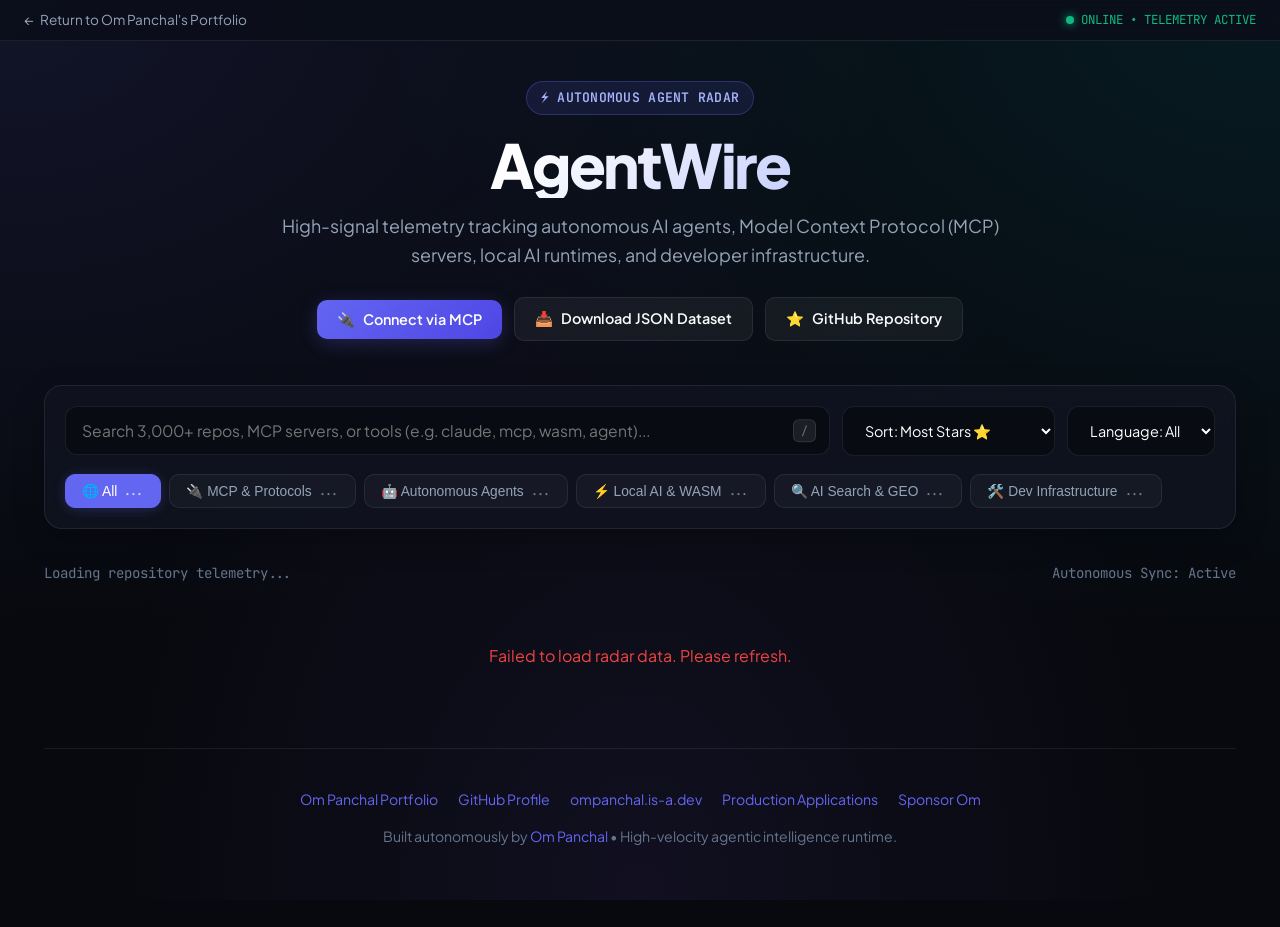
==== agentwire/index.html @ 563e4636 "feat(agentwire): deploy live AgentWire radar dashboard" ====
<!DOCTYPE html>
<html lang="en">
<head>
  <meta charset="utf-8">
  <meta name="viewport" content="width=device-width, initial-scale=1">
  <title>AgentWire | Autonomous Agentic AI & MCP Telemetry Radar</title>
  <meta name="description" content="High-signal intelligence radar tracking autonomous AI agents, Model Context Protocol (MCP) servers, local AI runtimes, and developer systems.">
  <link rel="preconnect" href="https://fonts.googleapis.com">
  <link rel="preconnect" href="https://fonts.gstatic.com" crossorigin>
  <link href="https://fonts.googleapis.com/css2?family=JetBrains+Mono:wght@400;500;600;700&family=Plus+Jakarta+Sans:wght@400;500;600;700;800&display=swap" rel="stylesheet">
  <style>
    :root {
      --bg: #07090e;
      --card-bg: rgba(18, 22, 34, 0.75);
      --card-border: rgba(255, 255, 255, 0.08);
      --card-hover-border: rgba(99, 102, 241, 0.45);
      --accent: #6366f1;
      --accent-glow: rgba(99, 102, 241, 0.25);
      --accent-cyan: #06b6d4;
      --text: #f8fafc;
      --text-muted: #94a3b8;
      --text-dim: #64748b;
      --gold: #f59e0b;
    }

    * { box-sizing: border-box; margin: 0; padding: 0; }

    body {
      background-color: var(--bg);
      background-image: 
        radial-gradient(at 0% 0%, rgba(99, 102, 241, 0.12) 0px, transparent 50%),
        radial-gradient(at 100% 0%, rgba(6, 182, 212, 0.10) 0px, transparent 50%),
        radial-gradient(at 50% 100%, rgba(139, 92, 246, 0.08) 0px, transparent 60%);
      background-attachment: fixed;
      color: var(--text);
      font-family: 'Plus Jakarta Sans', -apple-system, BlinkMacSystemFont, sans-serif;
      min-height: 100vh;
      line-height: 1.5;
    }

    /* Top Portfolio Return Bar */
    .portfolio-nav {
      background: rgba(11, 15, 25, 0.85);
      backdrop-filter: blur(12px);
      border-bottom: 1px solid var(--card-border);
      padding: 10px 24px;
      font-size: 0.85rem;
      display: flex;
      justify-content: space-between;
      align-items: center;
      position: sticky;
      top: 0;
      z-index: 50;
    }
    .portfolio-nav a {
      color: var(--text-muted);
      text-decoration: none;
      display: inline-flex;
      align-items: center;
      gap: 6px;
      transition: color 0.2s;
    }
    .portfolio-nav a:hover { color: #fff; }
    .status-pulse {
      display: inline-flex;
      align-items: center;
      gap: 7px;
      font-size: 0.78rem;
      color: #10b981;
      font-family: 'JetBrains Mono', monospace;
    }
    .status-pulse::before {
      content: '';
      width: 8px;
      height: 8px;
      background: #10b981;
      border-radius: 50%;
      box-shadow: 0 0 10px #10b981;
      animation: pulse 2s infinite;
    }
    @keyframes pulse {
      0%, 100% { opacity: 1; transform: scale(1); }
      50% { opacity: 0.4; transform: scale(0.85); }
    }

    .container {
      max-width: 1240px;
      margin: 0 auto;
      padding: 40px 24px 80px;
    }

    /* Hero Section */
    .hero {
      text-align: center;
      margin-bottom: 44px;
    }
    .badge-pill {
      display: inline-flex;
      align-items: center;
      gap: 6px;
      background: rgba(99, 102, 241, 0.12);
      border: 1px solid rgba(99, 102, 241, 0.3);
      padding: 6px 14px;
      border-radius: 999px;
      font-size: 0.82rem;
      font-weight: 600;
      color: #a5b4fc;
      margin-bottom: 16px;
      font-family: 'JetBrains Mono', monospace;
      letter-spacing: 0.02em;
    }
    .hero h1 {
      font-size: clamp(2.4rem, 6vw, 3.8rem);
      font-weight: 800;
      letter-spacing: -0.04em;
      line-height: 1.1;
      margin-bottom: 14px;
      background: linear-gradient(135deg, #ffffff 40%, #a5b4fc 80%, #06b6d4 100%);
      -webkit-background-clip: text;
      -webkit-text-fill-color: transparent;
    }
    .hero p {
      color: var(--text-muted);
      font-size: 1.12rem;
      max-width: 720px;
      margin: 0 auto 28px;
      line-height: 1.6;
    }
    .hero-actions {
      display: flex;
      justify-content: center;
      align-items: center;
      gap: 12px;
      flex-wrap: wrap;
    }
    .btn {
      display: inline-flex;
      align-items: center;
      gap: 8px;
      padding: 10px 20px;
      border-radius: 10px;
      font-size: 0.9rem;
      font-weight: 600;
      cursor: pointer;
      text-decoration: none;
      transition: all 0.2s;
      border: none;
      font-family: inherit;
    }
    .btn-primary {
      background: linear-gradient(135deg, #6366f1, #4f46e5);
      color: #fff;
      box-shadow: 0 4px 18px var(--accent-glow);
    }
    .btn-primary:hover {
      background: linear-gradient(135deg, #4f46e5, #4338ca);
      transform: translateY(-1px);
    }
    .btn-secondary {
      background: rgba(255, 255, 255, 0.05);
      border: 1px solid var(--card-border);
      color: var(--text);
    }
    .btn-secondary:hover {
      background: rgba(255, 255, 255, 0.1);
      border-color: rgba(255, 255, 255, 0.2);
    }

    /* Filter & Search Bar */
    .controls {
      background: rgba(17, 21, 33, 0.8);
      border: 1px solid var(--card-border);
      border-radius: 18px;
      padding: 20px;
      margin-bottom: 34px;
      backdrop-filter: blur(16px);
      box-shadow: 0 10px 30px rgba(0, 0, 0, 0.25);
    }
    .search-row {
      display: flex;
      gap: 12px;
      margin-bottom: 18px;
      flex-wrap: wrap;
    }
    .search-wrapper {
      position: relative;
      flex: 1;
      min-width: 260px;
    }
    .search-wrapper input {
      width: 100%;
      background: rgba(9, 11, 18, 0.8);
      border: 1px solid var(--card-border);
      border-radius: 12px;
      padding: 14px 44px 14px 16px;
      color: #fff;
      font-size: 0.98rem;
      outline: none;
      transition: border 0.2s, box-shadow 0.2s;
      font-family: inherit;
    }
    .search-wrapper input:focus {
      border-color: var(--accent);
      box-shadow: 0 0 0 3px var(--accent-glow);
    }
    .search-kbd {
      position: absolute;
      right: 14px;
      top: 50%;
      transform: translateY(-50%);
      background: rgba(255, 255, 255, 0.08);
      border: 1px solid rgba(255, 255, 255, 0.1);
      border-radius: 6px;
      padding: 2px 7px;
      font-size: 0.72rem;
      font-family: 'JetBrains Mono', monospace;
      color: var(--text-dim);
    }
    .select-wrapper select {
      background: rgba(9, 11, 18, 0.8);
      border: 1px solid var(--card-border);
      border-radius: 12px;
      padding: 14px 18px;
      color: #fff;
      font-size: 0.9rem;
      outline: none;
      cursor: pointer;
      font-family: inherit;
      transition: border 0.2s;
    }
    .select-wrapper select:focus {
      border-color: var(--accent);
    }

    /* Category Filter Pills */
    .category-pills {
      display: flex;
      gap: 8px;
      flex-wrap: wrap;
      align-items: center;
    }
    .pill {
      background: rgba(255, 255, 255, 0.03);
      border: 1px solid var(--card-border);
      color: var(--text-muted);
      padding: 8px 16px;
      border-radius: 10px;
      font-size: 0.86rem;
      font-weight: 500;
      cursor: pointer;
      transition: all 0.2s;
      display: inline-flex;
      align-items: center;
      gap: 6px;
    }
    .pill:hover {
      background: rgba(255, 255, 255, 0.07);
      color: #fff;
      border-color: rgba(255, 255, 255, 0.15);
    }
    .pill.active {
      background: var(--accent);
      color: #fff;
      border-color: var(--accent);
      box-shadow: 0 2px 12px var(--accent-glow);
    }
    .pill-count {
      font-size: 0.74rem;
      opacity: 0.75;
      font-family: 'JetBrains Mono', monospace;
    }

    /* Results Header */
    .results-meta {
      display: flex;
      justify-content: space-between;
      align-items: center;
      margin-bottom: 20px;
      font-size: 0.88rem;
      color: var(--text-dim);
      font-family: 'JetBrains Mono', monospace;
    }

    /* Repository Cards Grid */
    .grid {
      display: grid;
      grid-template-columns: repeat(auto-fill, minmax(350px, 1fr));
      gap: 20px;
      margin-bottom: 40px;
    }
    .card {
      background: var(--card-bg);
      border: 1px solid var(--card-border);
      border-radius: 16px;
      padding: 22px;
      display: flex;
      flex-direction: column;
      justify-content: space-between;
      transition: transform 0.2s, border-color 0.2s, box-shadow 0.2s;
      backdrop-filter: blur(12px);
      position: relative;
    }
    .card:hover {
      transform: translateY(-3px);
      border-color: var(--card-hover-border);
      box-shadow: 0 12px 30px rgba(0, 0, 0, 0.35);
    }
    .card-top {
      margin-bottom: 14px;
    }
    .card-header-row {
      display: flex;
      justify-content: space-between;
      align-items: flex-start;
      gap: 12px;
      margin-bottom: 10px;
    }
    .card-title {
      font-size: 1.08rem;
      font-weight: 700;
      color: #fff;
      word-break: break-all;
      text-decoration: none;
      display: inline-flex;
      align-items: center;
      gap: 6px;
      line-height: 1.3;
    }
    .card-title:hover {
      color: #818cf8;
    }
    .cat-tag {
      font-size: 0.7rem;
      font-weight: 600;
      padding: 3px 8px;
      border-radius: 6px;
      font-family: 'JetBrains Mono', monospace;
      white-space: nowrap;
      text-transform: uppercase;
      letter-spacing: 0.04em;
    }
    .cat-mcp { background: rgba(245, 158, 11, 0.15); color: #fbbf24; border: 1px solid rgba(245, 158, 11, 0.3); }
    .cat-agent { background: rgba(139, 92, 246, 0.15); color: #c084fc; border: 1px solid rgba(139, 92, 246, 0.3); }
    .cat-local { background: rgba(16, 185, 129, 0.15); color: #34d399; border: 1px solid rgba(16, 185, 129, 0.3); }
    .cat-geo { background: rgba(6, 182, 212, 0.15); color: #22d3ee; border: 1px solid rgba(6, 182, 212, 0.3); }
    .cat-dev { background: rgba(148, 163, 184, 0.15); color: #cbd5e1; border: 1px solid rgba(148, 163, 184, 0.3); }

    .card-desc {
      color: var(--text-muted);
      font-size: 0.88rem;
      line-height: 1.55;
      display: -webkit-box;
      -webkit-line-clamp: 3;
      -webkit-box-orient: vertical;
      overflow: hidden;
    }
    .card-bottom {
      border-top: 1px solid rgba(255, 255, 255, 0.06);
      padding-top: 14px;
      margin-top: 14px;
      display: flex;
      justify-content: space-between;
      align-items: center;
      font-size: 0.82rem;
      font-family: 'JetBrains Mono', monospace;
    }
    .card-stats {
      display: flex;
      align-items: center;
      gap: 14px;
    }
    .stat-stars {
      color: var(--gold);
      font-weight: 700;
      display: inline-flex;
      align-items: center;
      gap: 4px;
    }
    .stat-lang {
      color: var(--text-dim);
      display: inline-flex;
      align-items: center;
      gap: 5px;
    }
    .lang-dot {
      width: 7px;
      height: 7px;
      border-radius: 50%;
      background: var(--text-dim);
    }
    .card-actions {
      display: flex;
      gap: 6px;
    }
    .btn-icon {
      background: rgba(255, 255, 255, 0.05);
      border: 1px solid var(--card-border);
      border-radius: 8px;
      padding: 6px 10px;
      color: var(--text-muted);
      font-size: 0.78rem;
      cursor: pointer;
      transition: all 0.2s;
      text-decoration: none;
      display: inline-flex;
      align-items: center;
      gap: 4px;
    }
    .btn-icon:hover {
      background: rgba(255, 255, 255, 0.12);
      color: #fff;
    }

    /* Load More Button */
    .load-more-wrapper {
      text-align: center;
      margin: 30px 0 60px;
    }
    .btn-load-more {
      background: rgba(255, 255, 255, 0.05);
      border: 1px solid var(--card-border);
      color: #fff;
      padding: 12px 32px;
      border-radius: 12px;
      font-size: 0.95rem;
      font-weight: 600;
      cursor: pointer;
      transition: all 0.2s;
    }
    .btn-load-more:hover {
      background: var(--accent);
      border-color: var(--accent);
      box-shadow: 0 4px 20px var(--accent-glow);
    }

    /* Modal for MCP Setup */
    .modal-overlay {
      display: none;
      position: fixed;
      inset: 0;
      background: rgba(0, 0, 0, 0.75);
      backdrop-filter: blur(8px);
      z-index: 100;
      align-items: center;
      justify-content: center;
      padding: 20px;
    }
    .modal-overlay.open { display: flex; }
    .modal {
      background: #0f121d;
      border: 1px solid var(--card-border);
      border-radius: 20px;
      max-width: 620px;
      width: 100%;
      padding: 30px;
      position: relative;
      box-shadow: 0 25px 60px rgba(0, 0, 0, 0.6);
    }
    .modal-close {
      position: absolute;
      top: 20px;
      right: 20px;
      background: none;
      border: none;
      color: var(--text-dim);
      font-size: 1.4rem;
      cursor: pointer;
    }
    .modal-close:hover { color: #fff; }
    .modal h2 {
      font-size: 1.5rem;
      margin-bottom: 10px;
      color: #fff;
    }
    .modal p {
      color: var(--text-muted);
      font-size: 0.92rem;
      margin-bottom: 20px;
      line-height: 1.5;
    }
    .code-block {
      background: #06070a;
      border: 1px solid rgba(255, 255, 255, 0.08);
      border-radius: 12px;
      padding: 16px;
      font-family: 'JetBrains Mono', monospace;
      font-size: 0.84rem;
      color: #e2e8f0;
      overflow-x: auto;
      margin-bottom: 18px;
      position: relative;
    }

    /* Footer */
    footer {
      border-top: 1px solid var(--card-border);
      padding-top: 40px;
      text-align: center;
      color: var(--text-dim);
      font-size: 0.88rem;
    }
    footer a { color: var(--accent); text-decoration: none; }
    footer a:hover { text-decoration: underline; }
    .footer-links {
      display: flex;
      justify-content: center;
      gap: 20px;
      margin-bottom: 16px;
      flex-wrap: wrap;
    }

    @media (max-width: 768px) {
      .container { padding: 24px 16px; }
      .grid { grid-template-columns: 1fr; }
      .search-row { flex-direction: column; }
    }
  </style>
</head>
<body>

  <!-- Top Global Bar -->
  <div class="portfolio-nav">
    <a href="../#projects">
      <span>←</span> Return to Om Panchal's Portfolio
    </a>
    <div class="status-pulse" id="liveIndicator">
      ONLINE • TELEMETRY ACTIVE
    </div>
  </div>

  <div class="container">
    
    <!-- Hero -->
    <header class="hero">
      <div class="badge-pill">⚡ AUTONOMOUS AGENT RADAR</div>
      <h1>AgentWire</h1>
      <p>High-signal telemetry tracking autonomous AI agents, Model Context Protocol (MCP) servers, local AI runtimes, and developer infrastructure.</p>
      
      <div class="hero-actions">
        <button class="btn btn-primary" onclick="openMcpModal()">
          <span>🔌</span> Connect via MCP
        </button>
        <a class="btn btn-secondary" href="radar.json" download="radar.json">
          <span>📥</span> Download JSON Dataset
        </a>
        <a class="btn btn-secondary" href="https://github.com/Omi811/agentwire" target="_blank" rel="noopener noreferrer">
          <span>⭐</span> GitHub Repository
        </a>
      </div>
    </header>

    <!-- Controls -->
    <section class="controls">
      <div class="search-row">
        <div class="search-wrapper">
          <input type="text" id="searchInput" placeholder="Search 3,000+ repos, MCP servers, or tools (e.g. claude, mcp, wasm, agent)..." autocomplete="off">
          <span class="search-kbd">/</span>
        </div>
        <div class="select-wrapper">
          <select id="sortSelect">
            <option value="stars">Sort: Most Stars ⭐</option>
            <option value="alpha">Sort: Alphabetical (A-Z)</option>
          </select>
        </div>
        <div class="select-wrapper">
          <select id="langSelect">
            <option value="all">Language: All</option>
            <option value="TypeScript">TypeScript</option>
            <option value="Python">Python</option>
            <option value="Rust">Rust</option>
            <option value="Go">Go</option>
            <option value="JavaScript">JavaScript</option>
            <option value="C++">C++</option>
          </select>
        </div>
      </div>

      <!-- Filter Pills -->
      <div class="category-pills" id="categoryContainer">
        <button class="pill active" data-cat="all">
          <span>🌐 All</span>
          <span class="pill-count" id="count-all">...</span>
        </button>
        <button class="pill" data-cat="MCP & Protocols">
          <span>🔌 MCP & Protocols</span>
          <span class="pill-count" id="count-mcp">...</span>
        </button>
        <button class="pill" data-cat="Autonomous Agents">
          <span>🤖 Autonomous Agents</span>
          <span class="pill-count" id="count-agent">...</span>
        </button>
        <button class="pill" data-cat="Local AI & WebAssembly">
          <span>⚡ Local AI & WASM</span>
          <span class="pill-count" id="count-local">...</span>
        </button>
        <button class="pill" data-cat="AI Search & GEO">
          <span>🔍 AI Search & GEO</span>
          <span class="pill-count" id="count-geo">...</span>
        </button>
        <button class="pill" data-cat="Developer Infrastructure">
          <span>🛠️ Dev Infrastructure</span>
          <span class="pill-count" id="count-dev">...</span>
        </button>
      </div>
    </section>

    <!-- Results Meta -->
    <div class="results-meta">
      <span id="resultsCount">Loading repository telemetry...</span>
      <span id="syncDate">Autonomous Sync: Active</span>
    </div>

    <!-- Repository Cards Grid -->
    <main class="grid" id="repoGrid">
      <div style="grid-column: 1/-1; text-align: center; color: var(--text-dim); padding: 60px 0;">
        Ingesting radar telemetry dataset...
      </div>
    </main>

    <!-- Load More -->
    <div class="load-more-wrapper" id="loadMoreWrapper" style="display: none;">
      <button class="btn-load-more" onclick="loadMore()">Load More Repositories ↓</button>
    </div>

    <!-- Portfolio Footer -->
    <footer>
      <div class="footer-links">
        <a href="../">Om Panchal Portfolio</a>
        <a href="https://github.com/Omi811">GitHub Profile</a>
        <a href="https://ompanchal.is-a.dev">ompanchal.is-a.dev</a>
        <a href="../#projects">Production Applications</a>
        <a href="https://buymeacoffee.com/ompanchal" target="_blank">Sponsor Om</a>
      </div>
      <p>Built autonomously by <a href="../">Om Panchal</a> • High-velocity agentic intelligence runtime.</p>
    </footer>

  </div>

  <!-- MCP Modal -->
  <div class="modal-overlay" id="mcpModal" onclick="closeMcpModal(event)">
    <div class="modal" onclick="event.stopPropagation()">
      <button class="modal-close" onclick="closeMcpModal()">&times;</button>
      <h2>🔌 Connect AgentWire via MCP</h2>
      <p>Hook AgentWire directly into <strong>Antigravity</strong>, <strong>Claude Code</strong>, or <strong>Cursor</strong> to allow your AI agents to query the latest open-source libraries autonomously.</p>
      
      <div class="code-block" id="mcpConfigSnippet">
{
  "mcpServers": {
    "agentwire": {
      "command": "python",
      "args": ["-m", "mcp-server.mcp_server"]
    }
  }
}</div>

      <button class="btn btn-primary" onclick="copyMcpSnippet(this)">
        <span>📋</span> Copy MCP Configuration
      </button>
    </div>
  </div>

  <script>
    let allRepos = [];
    let displayedCount = 48;
    const PAGE_SIZE = 48;
    let currentCategory = 'all';
    let currentQuery = '';
    let currentSort = 'stars';
    let currentLang = 'all';

    const CATEGORY_MAP = {
      'MCP & Protocols': 'cat-mcp',
      'Autonomous Agents': 'cat-agent',
      'Local AI & WebAssembly': 'cat-local',
      'AI Search & GEO': 'cat-geo',
      'Developer Infrastructure': 'cat-dev'
    };

    const LANG_COLORS = {
      'TypeScript': '#3178c6',
      'JavaScript': '#f7df1e',
      'Python': '#3572A5',
      'Rust': '#dea584',
      'Go': '#00ADD8',
      'C++': '#f34b7d',
      'HTML': '#e34c26'
    };

    async function loadDataset() {
      let data = null;
      try {
        const res = await fetch('radar.json');
        if (res.ok) data = await res.json();
      } catch (e) {
        console.warn('Local radar.json failed, trying upstream...');
      }

      if (!data) {
        try {
          const res = await fetch('https://raw.githubusercontent.com/boffti/starwire/main/data/repos.json');
          if (res.ok) {
            const raw = await res.json();
            data = raw.map(r => {
              let cat = 'Developer Infrastructure';
              const text = (r.repo + ' ' + (r.about||'') + ' ' + ((r.topics||[]).join(' '))).toLowerCase();
              if (/mcp|protocol|model-context|json-rpc/.test(text)) cat = 'MCP & Protocols';
              else if (/agent|multi-agent|claude|cursor|antigravity|codex/.test(text)) cat = 'Autonomous Agents';
              else if (/wasm|webllm|webgpu|local-ai|ollama|onnx/.test(text)) cat = 'Local AI & WebAssembly';
              else if (/seo|geo|search|rag|vector|embedding/.test(text)) cat = 'AI Search & GEO';
              return {
                repo: r.repo,
                about: r.about || 'Open source developer repository.',
                stars: r.stars || 0,
                language: r.language || 'TypeScript',
                category: cat,
                url: 'https://github.com/' + r.repo
              };
            });
          }
        } catch (err) {
          console.error('All data sources failed:', err);
        }
      }

      if (!data || data.length === 0) {
        document.getElementById('repoGrid').innerHTML = '<div style="grid-column: 1/-1; text-align: center; color: #ef4444; padding: 40px;">Failed to load radar data. Please refresh.</div>';
        return;
      }

      allRepos = data;
      updateCounts();
      render();
    }

    function updateCounts() {
      const counts = {
        'all': allRepos.length,
        'MCP & Protocols': 0,
        'Autonomous Agents': 0,
        'Local AI & WebAssembly': 0,
        'AI Search & GEO': 0,
        'Developer Infrastructure': 0
      };

      allRepos.forEach(r => {
        if (counts[r.category] !== undefined) counts[r.category]++;
        else counts['Developer Infrastructure']++;
      });

      document.getElementById('count-all').textContent = counts['all'].toLocaleString();
      document.getElementById('count-mcp').textContent = counts['MCP & Protocols'].toLocaleString();
      document.getElementById('count-agent').textContent = counts['Autonomous Agents'].toLocaleString();
      document.getElementById('count-local').textContent = counts['Local AI & WebAssembly'].toLocaleString();
      document.getElementById('count-geo').textContent = counts['AI Search & GEO'].toLocaleString();
      document.getElementById('count-dev').textContent = counts['Developer Infrastructure'].toLocaleString();
    }

    function filterAndSort() {
      return allRepos.filter(r => {
        const catMatch = currentCategory === 'all' || r.category === currentCategory;
        const langMatch = currentLang === 'all' || (r.language && r.language.toLowerCase() === currentLang.toLowerCase());
        const q = currentQuery.trim().toLowerCase();
        const qMatch = !q || r.repo.toLowerCase().includes(q) || (r.about && r.about.toLowerCase().includes(q));
        return catMatch && langMatch && qMatch;
      }).sort((a, b) => {
        if (currentSort === 'stars') return (b.stars || 0) - (a.stars || 0);
        if (currentSort === 'alpha') return a.repo.localeCompare(b.repo);
        return 0;
      });
    }

    function render() {
      const filtered = filterAndSort();
      const meta = document.getElementById('resultsCount');
      meta.textContent = `Showing ${Math.min(displayedCount, filtered.length).toLocaleString()} of ${filtered.length.toLocaleString()} matching repositories`;

      const grid = document.getElementById('repoGrid');
      const loadMoreBtn = document.getElementById('loadMoreWrapper');

      if (filtered.length === 0) {
        grid.innerHTML = '<div style="grid-column: 1/-1; text-align: center; color: var(--text-dim); padding: 60px 0;">No repositories found matching criteria.</div>';
        loadMoreBtn.style.display = 'none';
        return;
      }

      const visible = filtered.slice(0, displayedCount);

      grid.innerHTML = visible.map(r => {
        const catClass = CATEGORY_MAP[r.category] || 'cat-dev';
        const langColor = LANG_COLORS[r.language] || '#94a3b8';
        const starsFormatted = (r.stars || 0).toLocaleString();
        const safeAbout = (r.about || 'No description provided.').replace(/</g, '&lt;').replace(/>/g, '&gt;');
        const cloneUrl = `https://github.com/${r.repo}.git`;

        return `
          <div class="card">
            <div class="card-top">
              <div class="card-header-row">
                <a href="${r.url}" target="_blank" rel="noopener noreferrer" class="card-title">
                  ${r.repo}
                </a>
                <span class="cat-tag ${catClass}">${r.category.split(' ')[0]}</span>
              </div>
              <p class="card-desc" title="${safeAbout}">${safeAbout}</p>
            </div>
            <div class="card-bottom">
              <div class="card-stats">
                <span class="stat-stars">⭐ ${starsFormatted}</span>
                <span class="stat-lang">
                  <span class="lang-dot" style="background: ${langColor};"></span>
                  ${r.language || 'Code'}
                </span>
              </div>
              <div class="card-actions">
                <button class="btn-icon" onclick="copyClone('${cloneUrl}', this)" title="Copy Git Clone URL">
                  📋 Clone
                </button>
                <a href="${r.url}" target="_blank" rel="noopener noreferrer" class="btn-icon" title="View on GitHub">
                  ↗ Open
                </a>
              </div>
            </div>
          </div>
        `;
      }).join('');

      loadMoreBtn.style.display = filtered.length > displayedCount ? 'block' : 'none';
    }

    function loadMore() {
      displayedCount += PAGE_SIZE;
      render();
    }

    function copyClone(url, btn) {
      navigator.clipboard.writeText(`git clone ${url}`).then(() => {
        const orig = btn.innerHTML;
        btn.innerHTML = '✓ Copied!';
        setTimeout(() => { btn.innerHTML = orig; }, 1800);
      });
    }

    function copyMcpSnippet(btn) {
      const text = document.getElementById('mcpConfigSnippet').innerText;
      navigator.clipboard.writeText(text).then(() => {
        const orig = btn.innerHTML;
        btn.innerHTML = '<span>✓</span> Copied to Clipboard!';
        setTimeout(() => { btn.innerHTML = orig; }, 2000);
      });
    }

    function openMcpModal() {
      document.getElementById('mcpModal').classList.add('open');
    }

    function closeMcpModal(e) {
      if (!e || e.target.id === 'mcpModal' || e.target.classList.contains('modal-close')) {
        document.getElementById('mcpModal').classList.remove('open');
      }
    }

    // Keyboard shortcut '/'
    document.addEventListener('keydown', (e) => {
      if (e.key === '/' && document.activeElement.tagName !== 'INPUT') {
        e.preventDefault();
        document.getElementById('searchInput').focus();
      }
      if (e.key === 'Escape') {
        closeMcpModal();
      }
    });

    // Event listeners
    document.getElementById('searchInput').addEventListener('input', (e) => {
      currentQuery = e.target.value;
      displayedCount = PAGE_SIZE;
      render();
    });

    document.getElementById('sortSelect').addEventListener('change', (e) => {
      currentSort = e.target.value;
      render();
    });

    document.getElementById('langSelect').addEventListener('change', (e) => {
      currentLang = e.target.value;
      displayedCount = PAGE_SIZE;
      render();
    });

    document.querySelectorAll('.category-pills .pill').forEach(pill => {
      pill.addEventListener('click', () => {
        document.querySelectorAll('.category-pills .pill').forEach(p => p.classList.remove('active'));
        pill.classList.add('active');
        currentCategory = pill.getAttribute('data-cat');
        displayedCount = PAGE_SIZE;
        render();
      });
    });

    loadDataset();
  </script>
</body>
</html>
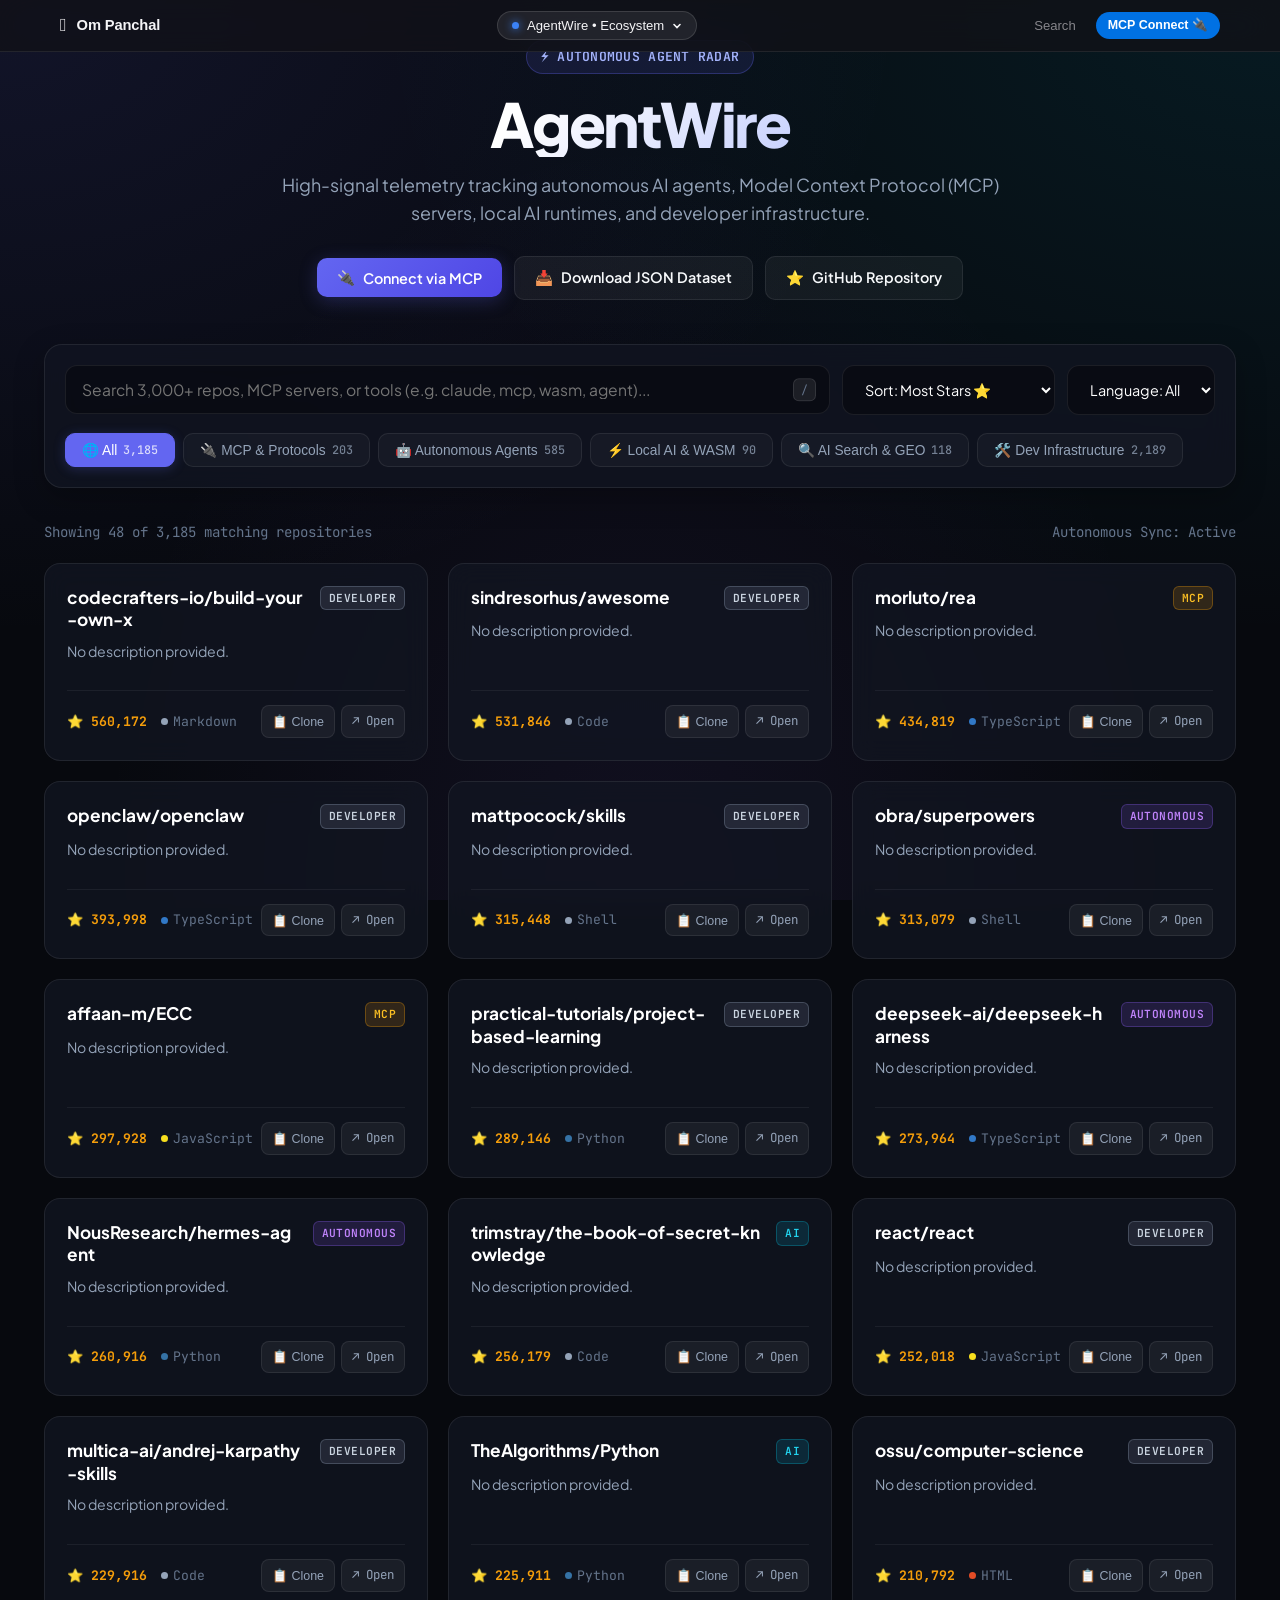
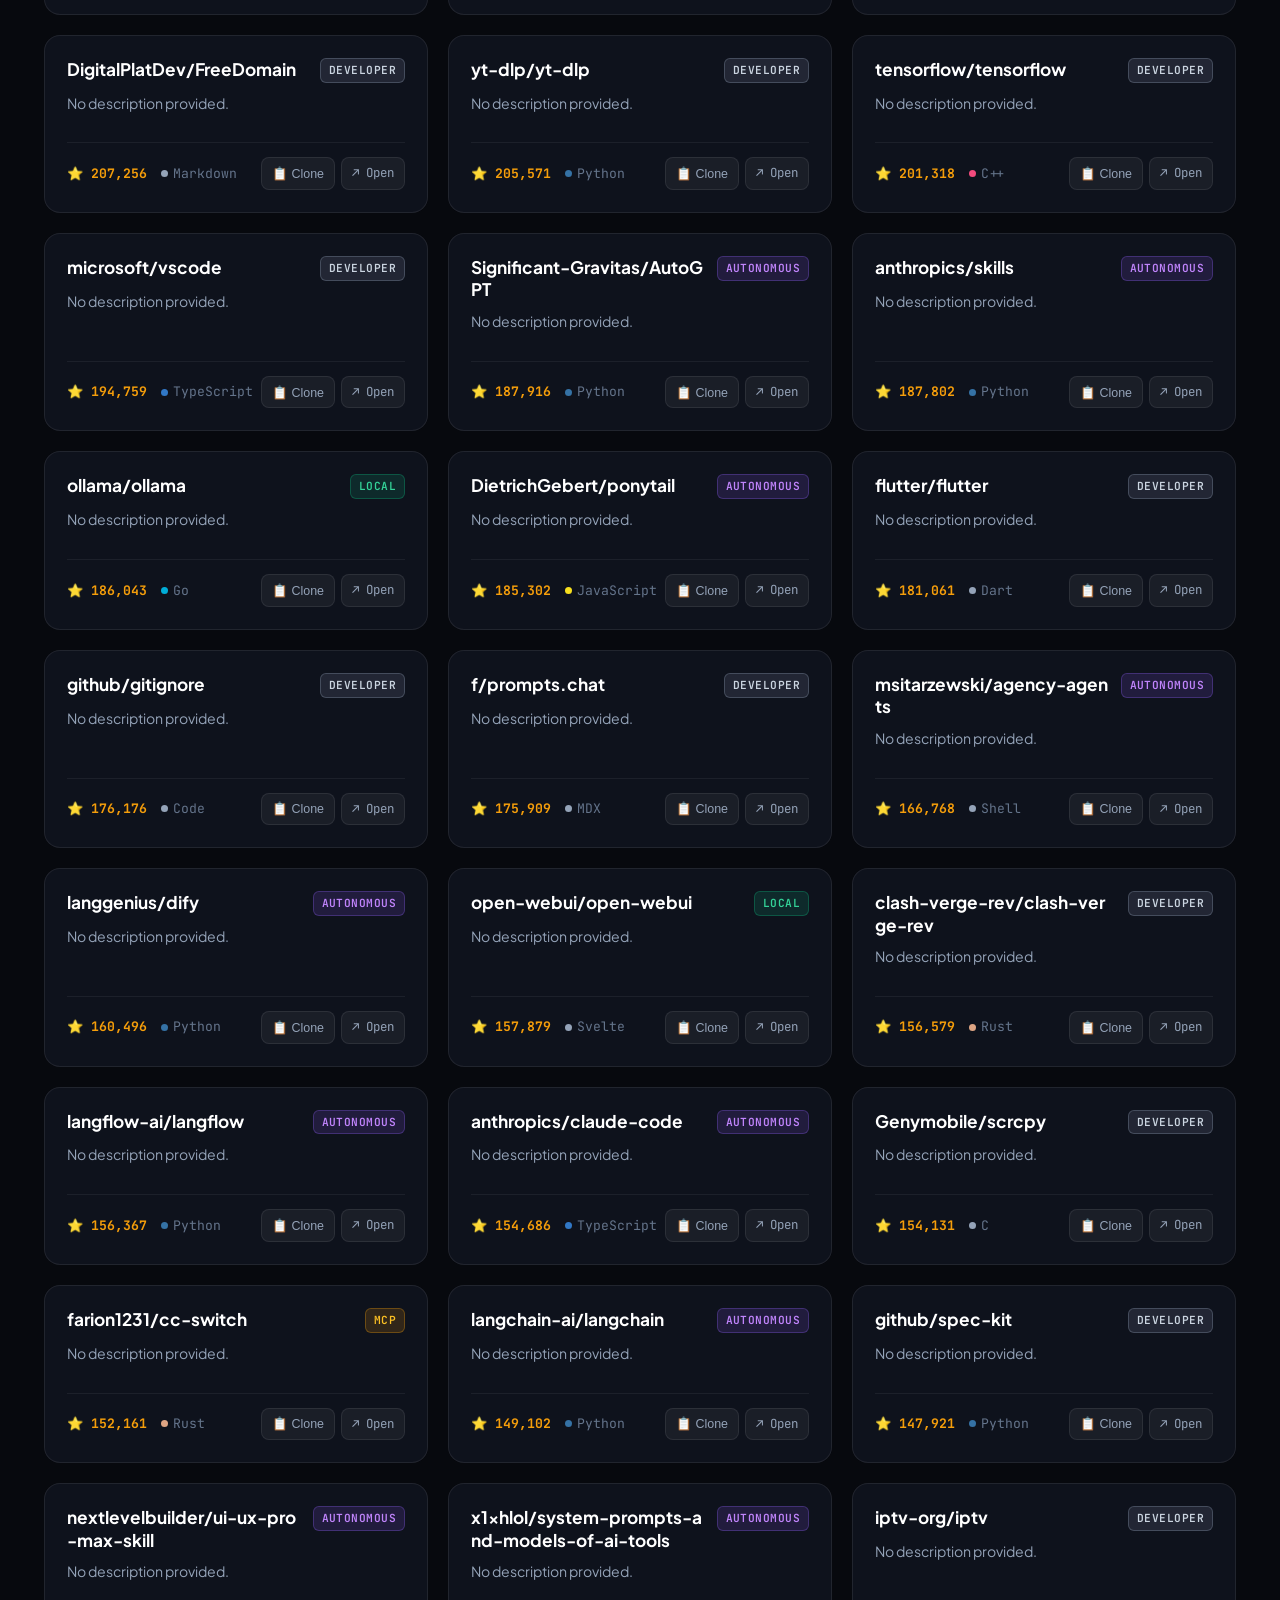
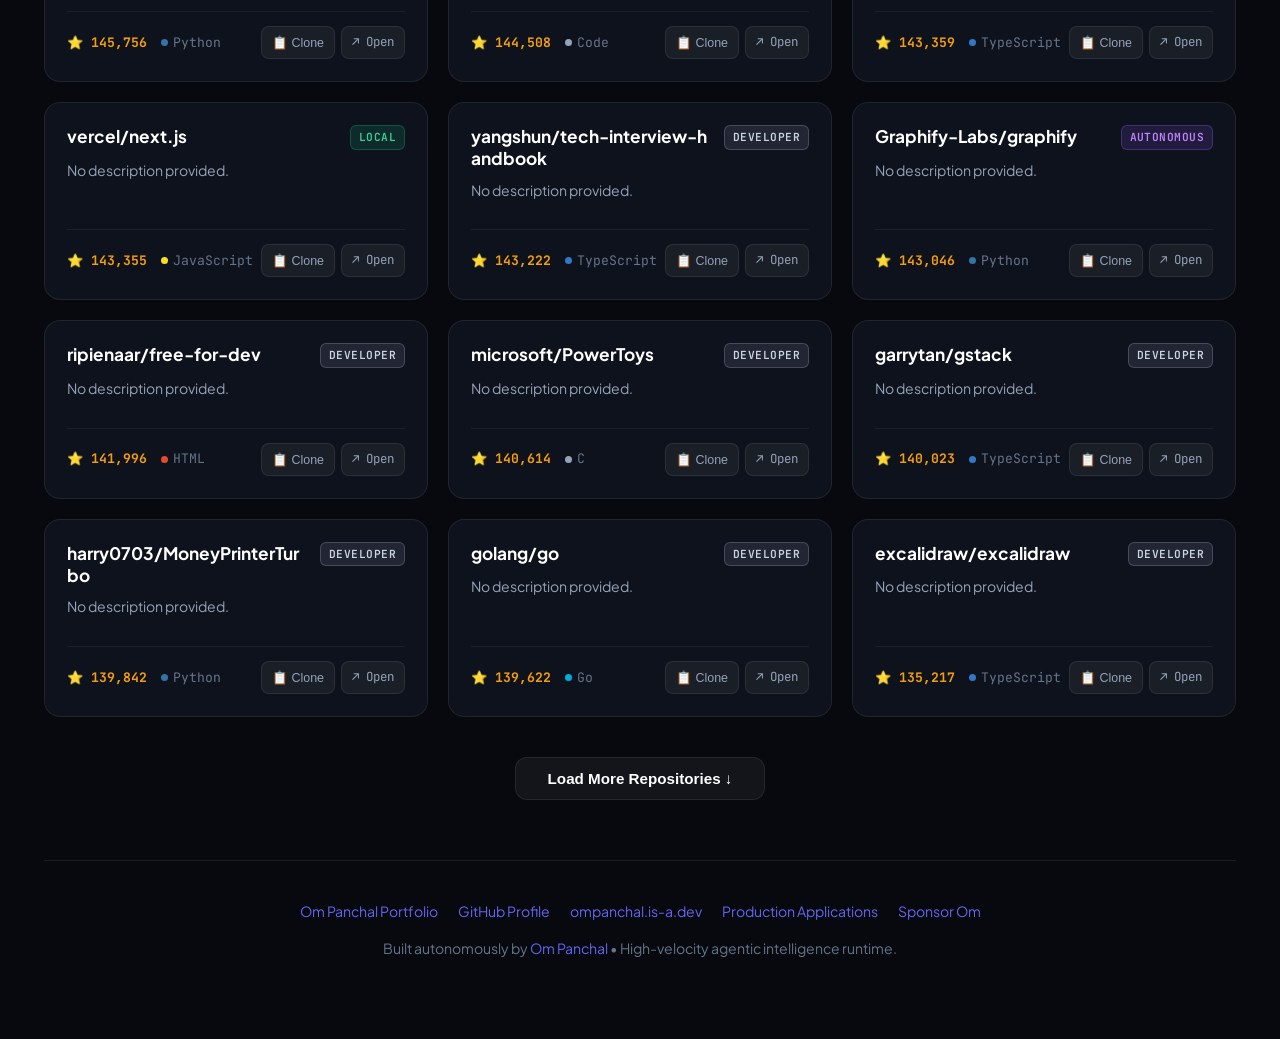
==== commit cde0869c: "feat(apple-ui): upgrade AgentWire with Apple frosted global nav & ecosystem island" ====
--- a/agentwire/index.html
+++ b/agentwire/index.html
@@ -515,17 +515,107 @@
       .search-row { flex-direction: column; }
     }
   </style>
+  <link rel="stylesheet" href="../apple-ecosystem.css">
+  <script src="../apple-ecosystem.js" defer></script>
 </head>
 <body>
 
   <!-- Top Global Bar -->
-  <div class="portfolio-nav">
-    <a href="../#projects">
-      <span>←</span> Return to Om Panchal's Portfolio
-    </a>
-    <div class="status-pulse" id="liveIndicator">
-      ONLINE • TELEMETRY ACTIVE
-    </div>
+    <!-- Apple Frosted Global Navigation -->
+  <nav class="apple-nav" aria-label="Global Ecosystem Navigation">
+    <div class="apple-nav-inner">
+      <a href="../" class="apple-brand" title="Return to Om Panchal Studio">
+        <span class="apple-brand-icon"></span>
+        <span>Om Panchal</span>
+      </a>
+
+      <!-- Ecosystem Switcher -->
+      <div class="apple-ecosystem-wrapper">
+        <button class="apple-ecosystem-btn" id="appleEcosystemTrigger" aria-expanded="false" aria-haspopup="true">
+          <span class="apple-dot-live" style="background: #3b82f6; box-shadow: 0 0 8px #3b82f6;"></span>
+          <span>AgentWire • Ecosystem</span>
+          <svg class="apple-chevron" viewBox="0 0 10 10" fill="none"><path d="M2 3.5L5 6.5L8 3.5" stroke="currentColor" stroke-width="1.6" stroke-linecap="round"/></svg>
+        </button>
+
+        <!-- Apple Flyout Grid -->
+        <div class="apple-flyout" id="appleEcosystemFlyout">
+          <div class="apple-flyout-header">
+            <span>INTERCONNECTED SYSTEM ARCHITECTURE</span>
+            <span class="apple-flyout-badge">● 6 REPOS LIVE</span>
+          </div>
+
+          <div class="apple-flyout-grid">
+            <a href="../" class="apple-flyout-item theme-hub" data-project="hub">
+              <div class="apple-flyout-icon-box"></div>
+              <div class="apple-flyout-text">
+                <span class="apple-flyout-name">Studio Hub</span>
+                <span class="apple-flyout-desc">Master Portfolio Architecture</span>
+              </div>
+            </a>
+
+            <a href="../omsetra/" class="apple-flyout-item theme-omsetra" data-project="omsetra">
+              <div class="apple-flyout-icon-box">💳</div>
+              <div class="apple-flyout-text">
+                <span class="apple-flyout-name">Omsetra</span>
+                <span class="apple-flyout-desc">Fintech Reconciliation</span>
+              </div>
+            </a>
+
+            <a href="../freellm-hub/" class="apple-flyout-item theme-freellm" data-project="freellm">
+              <div class="apple-flyout-icon-box">🧠</div>
+              <div class="apple-flyout-text">
+                <span class="apple-flyout-name">FreeLLM Hub</span>
+                <span class="apple-flyout-desc">Client-Side WebLLM & RAM</span>
+              </div>
+            </a>
+
+            <a href="../agentwire/" class="apple-flyout-item theme-agentwire is-current" data-project="agentwire">
+              <div class="apple-flyout-icon-box">⚡</div>
+              <div class="apple-flyout-text">
+                <span class="apple-flyout-name">AgentWire</span>
+                <span class="apple-flyout-desc">3,185+ AI & MCP Radar</span>
+              </div>
+            </a>
+
+            <a href="../universal-seo/" class="apple-flyout-item theme-seo" data-project="seo">
+              <div class="apple-flyout-icon-box">🔍</div>
+              <div class="apple-flyout-text">
+                <span class="apple-flyout-name">Universal SEO</span>
+                <span class="apple-flyout-desc">GEO & AI Search Engine</span>
+              </div>
+            </a>
+
+            <a href="../rea/" class="apple-flyout-item theme-rea" data-project="rea">
+              <div class="apple-flyout-icon-box">🏗️</div>
+              <div class="apple-flyout-text">
+                <span class="apple-flyout-name">REA Ecosystem</span>
+                <span class="apple-flyout-desc">AST Memory & ReUI Components</span>
+              </div>
+            </a>
+
+            <a href="../autonomous-studio/" class="apple-flyout-item theme-studio" data-project="studio">
+              <div class="apple-flyout-icon-box">⚙️</div>
+              <div class="apple-flyout-text">
+                <span class="apple-flyout-name">Autonomous Studio</span>
+                <span class="apple-flyout-desc">Self-Healing Closed-Loop</span>
+              </div>
+            </a>
+          </div>
+
+          <div class="apple-flyout-footer">
+            <span>Zero Server Bloat • Pure AST Memory</span>
+            <a href="https://github.com/Omi811" target="_blank" rel="noopener noreferrer">GitHub Profile ↗</a>
+          </div>
+        </div>
+      </div>
+
+      <div class="apple-nav-links">
+        <a href="#searchInput" class="apple-nav-link">Search</a>
+        <a href="javascript:void(0)" onclick="openMcpModal()" class="apple-nav-link is-pill">MCP Connect 🔌</a>
+      </div>
+    </div>
+  </nav>
+
   </div>
 
   <div class="container">
--- a/apple-ecosystem.css
+++ b/apple-ecosystem.css
@@ -0,0 +1,580 @@
+/* Apple Global Navigation & Interconnected Ecosystem Bar
+   Zero-bloat, vanilla CSS following Ponytail senior dev principles.
+   Inspired by Apple.com navigation, Bento Grids, and macOS Control Center. */
+
+:root {
+  --apple-font: -apple-system, BlinkMacSystemFont, "SF Pro Display", "SF Pro Text", "Segoe UI", Roboto, Helvetica, Arial, sans-serif;
+  --apple-mono: "SF Mono", "JetBrains Mono", Menlo, Monaco, Consolas, monospace;
+  --apple-ease: cubic-bezier(0.16, 1, 0.3, 1);
+  --apple-nav-bg: rgba(18, 18, 22, 0.82);
+  --apple-nav-border: rgba(255, 255, 255, 0.08);
+  --apple-flyout-bg: rgba(24, 25, 32, 0.94);
+}
+
+/* Floating Frosted Glass Bar */
+.apple-nav {
+  position: fixed;
+  top: 0;
+  left: 0;
+  right: 0;
+  height: 52px;
+  background: var(--apple-nav-bg);
+  backdrop-filter: saturate(180%) blur(20px);
+  -webkit-backdrop-filter: saturate(180%) blur(20px);
+  border-bottom: 1px solid var(--apple-nav-border);
+  z-index: 9999;
+  font-family: var(--apple-font);
+  transition: background 0.3s var(--apple-ease), border-color 0.3s var(--apple-ease);
+}
+
+.apple-nav-inner {
+  max-width: 1200px;
+  margin: 0 auto;
+  height: 100%;
+  padding: 0 20px;
+  display: flex;
+  align-items: center;
+  justify-content: space-between;
+}
+
+/* Brand */
+.apple-brand {
+  display: flex;
+  align-items: center;
+  gap: 10px;
+  text-decoration: none;
+  color: #f5f5f7;
+  font-size: 0.92rem;
+  font-weight: 600;
+  letter-spacing: -0.01em;
+  transition: opacity 0.2s;
+}
+.apple-brand:hover { opacity: 0.8; }
+.apple-brand-icon {
+  font-size: 1.15rem;
+  line-height: 1;
+}
+
+/* Ecosystem Switcher Button */
+.apple-ecosystem-wrapper {
+  position: relative;
+}
+
+.apple-ecosystem-btn {
+  display: inline-flex;
+  align-items: center;
+  gap: 8px;
+  background: rgba(255, 255, 255, 0.08);
+  border: 1px solid rgba(255, 255, 255, 0.12);
+  border-radius: 980px;
+  padding: 6px 14px;
+  color: #f5f5f7;
+  font-family: var(--apple-font);
+  font-size: 0.82rem;
+  font-weight: 500;
+  cursor: pointer;
+  transition: all 0.2s var(--apple-ease);
+  outline: none;
+}
+.apple-ecosystem-btn:hover {
+  background: rgba(255, 255, 255, 0.14);
+  border-color: rgba(255, 255, 255, 0.25);
+  transform: scale(1.02);
+}
+.apple-ecosystem-btn:active {
+  transform: scale(0.98);
+}
+.apple-dot-live {
+  width: 7px;
+  height: 7px;
+  border-radius: 50%;
+  background: #34c759;
+  box-shadow: 0 0 8px #34c759;
+  animation: applePulse 2s infinite;
+}
+@keyframes applePulse {
+  0%, 100% { opacity: 1; transform: scale(1); }
+  50% { opacity: 0.4; transform: scale(0.85); }
+}
+
+.apple-chevron {
+  width: 10px;
+  height: 10px;
+  transition: transform 0.25s var(--apple-ease);
+}
+.apple-ecosystem-btn[aria-expanded="true"] .apple-chevron {
+  transform: rotate(180deg);
+}
+
+/* Expandable Apple Flyout Bento Menu */
+.apple-flyout {
+  position: absolute;
+  top: calc(100% + 10px);
+  left: 50%;
+  transform: translateX(-50%) translateY(-10px) scale(0.97);
+  width: 680px;
+  max-width: calc(100vw - 32px);
+  background: var(--apple-flyout-bg);
+  backdrop-filter: blur(28px);
+  -webkit-backdrop-filter: blur(28px);
+  border: 1px solid rgba(255, 255, 255, 0.14);
+  border-radius: 24px;
+  padding: 22px;
+  box-shadow: 0 24px 60px rgba(0, 0, 0, 0.55), 0 0 0 1px rgba(255, 255, 255, 0.05);
+  opacity: 0;
+  pointer-events: none;
+  transition: opacity 0.25s var(--apple-ease), transform 0.25s var(--apple-ease);
+  z-index: 10000;
+}
+.apple-flyout.is-open {
+  opacity: 1;
+  pointer-events: auto;
+  transform: translateX(-50%) translateY(0) scale(1);
+}
+
+.apple-flyout-header {
+  display: flex;
+  justify-content: space-between;
+  align-items: center;
+  padding-bottom: 14px;
+  margin-bottom: 14px;
+  border-bottom: 1px solid rgba(255, 255, 255, 0.08);
+  font-size: 0.76rem;
+  letter-spacing: 0.06em;
+  text-transform: uppercase;
+  color: #86868b;
+  font-weight: 600;
+}
+.apple-flyout-badge {
+  color: #34c759;
+  font-family: var(--apple-mono);
+}
+
+/* Flyout 2-column Bento Grid */
+.apple-flyout-grid {
+  display: grid;
+  grid-template-columns: repeat(2, 1fr);
+  gap: 10px;
+}
+.apple-flyout-item {
+  display: flex;
+  align-items: center;
+  gap: 12px;
+  padding: 12px 14px;
+  border-radius: 14px;
+  background: rgba(255, 255, 255, 0.03);
+  border: 1px solid rgba(255, 255, 255, 0.05);
+  text-decoration: none;
+  color: #f5f5f7;
+  transition: all 0.2s var(--apple-ease);
+  position: relative;
+  overflow: hidden;
+}
+.apple-flyout-item:hover {
+  background: rgba(255, 255, 255, 0.09);
+  border-color: rgba(255, 255, 255, 0.18);
+  transform: translateY(-1px);
+}
+.apple-flyout-item.is-current {
+  border-color: rgba(255, 255, 255, 0.35);
+  background: rgba(255, 255, 255, 0.12);
+}
+.apple-flyout-item.is-current::after {
+  content: 'CURRENT';
+  position: absolute;
+  right: 12px;
+  top: 12px;
+  font-size: 0.62rem;
+  font-family: var(--apple-mono);
+  background: rgba(255, 255, 255, 0.15);
+  padding: 2px 6px;
+  border-radius: 4px;
+  color: #fff;
+}
+
+.apple-flyout-icon-box {
+  width: 36px;
+  height: 36px;
+  border-radius: 10px;
+  display: flex;
+  align-items: center;
+  justify-content: center;
+  font-size: 1.15rem;
+  flex-shrink: 0;
+}
+/* Unique Color Schemas for Icons */
+.theme-hub .apple-flyout-icon-box { background: rgba(0, 113, 227, 0.2); color: #2997ff; border: 1px solid rgba(0, 113, 227, 0.35); }
+.theme-omsetra .apple-flyout-icon-box { background: rgba(0, 208, 132, 0.2); color: #00d084; border: 1px solid rgba(0, 208, 132, 0.35); }
+.theme-freellm .apple-flyout-icon-box { background: rgba(139, 92, 246, 0.2); color: #a78bfa; border: 1px solid rgba(139, 92, 246, 0.35); }
+.theme-agentwire .apple-flyout-icon-box { background: rgba(59, 130, 246, 0.2); color: #60a5fa; border: 1px solid rgba(59, 130, 246, 0.35); }
+.theme-seo .apple-flyout-icon-box { background: rgba(255, 107, 74, 0.2); color: #ff6b4a; border: 1px solid rgba(255, 107, 74, 0.35); }
+.theme-rea .apple-flyout-icon-box { background: rgba(20, 184, 166, 0.2); color: #2dd4bf; border: 1px solid rgba(20, 184, 166, 0.35); }
+.theme-studio .apple-flyout-icon-box { background: rgba(99, 102, 241, 0.2); color: #818cf8; border: 1px solid rgba(99, 102, 241, 0.35); }
+
+.apple-flyout-text {
+  display: flex;
+  flex-direction: column;
+}
+.apple-flyout-name {
+  font-size: 0.88rem;
+  font-weight: 600;
+  color: #fff;
+}
+.apple-flyout-desc {
+  font-size: 0.74rem;
+  color: #86868b;
+  margin-top: 1px;
+}
+
+.apple-flyout-footer {
+  margin-top: 14px;
+  padding-top: 12px;
+  border-top: 1px solid rgba(255, 255, 255, 0.08);
+  display: flex;
+  justify-content: space-between;
+  align-items: center;
+  font-size: 0.74rem;
+  color: #86868b;
+}
+.apple-flyout-footer a {
+  color: #2997ff;
+  text-decoration: none;
+}
+.apple-flyout-footer a:hover { text-decoration: underline; }
+
+/* Right Nav Links */
+.apple-nav-links {
+  display: flex;
+  align-items: center;
+  gap: 20px;
+}
+.apple-nav-link {
+  color: #86868b;
+  text-decoration: none;
+  font-size: 0.82rem;
+  font-weight: 500;
+  transition: color 0.2s;
+}
+.apple-nav-link:hover { color: #f5f5f7; }
+.apple-nav-link.is-pill {
+  background: #0071e3;
+  color: #fff;
+  padding: 4px 12px;
+  border-radius: 980px;
+  font-size: 0.78rem;
+  font-weight: 600;
+}
+.apple-nav-link.is-pill:hover { background: #0077ed; }
+
+/* Responsive */
+@media (max-width: 768px) {
+  .apple-flyout {
+    width: calc(100vw - 20px);
+    padding: 16px;
+  }
+  .apple-flyout-grid {
+    grid-template-columns: 1fr;
+  }
+  .apple-nav-links {
+    display: none;
+  }
+}
+
+
+/* ========================================================
+   Apple Bento Grid & Scrollytelling Architecture
+   ======================================================== */
+
+.apple-architecture-section {
+  padding: 60px 0 80px;
+  position: relative;
+}
+
+.apple-section-header {
+  text-align: center;
+  max-width: 820px;
+  margin: 0 auto 50px;
+}
+.apple-eyebrow {
+  display: inline-block;
+  font-size: 0.8rem;
+  font-weight: 700;
+  text-transform: uppercase;
+  letter-spacing: 0.1em;
+  color: #2997ff;
+  margin-bottom: 12px;
+  font-family: var(--apple-mono);
+}
+.apple-section-title {
+  font-size: clamp(2.2rem, 5vw, 3.6rem);
+  font-weight: 700;
+  letter-spacing: -0.04em;
+  line-height: 1.1;
+  color: #f5f5f7;
+  margin-bottom: 18px;
+}
+.apple-section-sub {
+  font-size: 1.1rem;
+  line-height: 1.6;
+  color: #86868b;
+}
+
+/* 12-Column Asymmetric Bento Grid */
+.apple-bento-grid {
+  display: grid;
+  grid-template-columns: repeat(12, 1fr);
+  gap: 22px;
+}
+
+/* Base Bento Card */
+.bento-card {
+  background: rgba(26, 26, 32, 0.7);
+  backdrop-filter: blur(24px);
+  -webkit-backdrop-filter: blur(24px);
+  border: 1px solid rgba(255, 255, 255, 0.08);
+  border-radius: 28px;
+  padding: 34px;
+  display: flex;
+  flex-direction: column;
+  justify-content: space-between;
+  transition: transform 0.4s var(--apple-ease), border-color 0.4s var(--apple-ease), box-shadow 0.4s var(--apple-ease);
+  position: relative;
+  overflow: hidden;
+}
+.bento-card:hover {
+  transform: translateY(-4px) scale(1.006);
+  border-color: rgba(255, 255, 255, 0.22);
+  box-shadow: 0 20px 48px rgba(0, 0, 0, 0.5), 0 0 0 1px rgba(255, 255, 255, 0.08);
+}
+
+/* Scrollytelling Reveal Animation */
+[data-apple-reveal] {
+  opacity: 0;
+  transform: translateY(32px);
+  transition: opacity 0.8s var(--apple-ease), transform 0.8s var(--apple-ease);
+}
+[data-apple-reveal].is-visible {
+  opacity: 1;
+  transform: translateY(0);
+}
+
+/* Column Spans */
+.span-4 { grid-column: span 4; }
+.span-6 { grid-column: span 6; }
+.span-8 { grid-column: span 8; }
+.span-12 { grid-column: span 12; }
+
+/* Bento Typography & Elements */
+.bento-badge {
+  font-size: 0.72rem;
+  font-family: var(--apple-mono);
+  font-weight: 600;
+  letter-spacing: 0.06em;
+  color: #86868b;
+  text-transform: uppercase;
+  margin-bottom: 12px;
+}
+.bento-title {
+  font-size: 1.6rem;
+  font-weight: 700;
+  letter-spacing: -0.02em;
+  color: #fff;
+  margin-bottom: 10px;
+}
+.bento-desc {
+  font-size: 0.96rem;
+  color: #a1a1a6;
+  line-height: 1.5;
+  margin-bottom: 24px;
+}
+
+/* Tri-Feature Sub-List in Infrastructure Card */
+.bento-tri-features {
+  display: flex;
+  flex-direction: column;
+  gap: 12px;
+  margin-bottom: 24px;
+}
+.bento-sub-item {
+  display: flex;
+  align-items: center;
+  gap: 14px;
+  padding: 14px 18px;
+  background: rgba(255, 255, 255, 0.03);
+  border: 1px solid rgba(255, 255, 255, 0.05);
+  border-radius: 16px;
+  text-decoration: none;
+  color: #f5f5f7;
+  transition: all 0.25s var(--apple-ease);
+}
+.bento-sub-item:hover {
+  background: rgba(255, 255, 255, 0.08);
+  border-color: rgba(255, 255, 255, 0.16);
+  transform: translateX(4px);
+}
+.bento-sub-icon {
+  font-size: 1.35rem;
+  flex-shrink: 0;
+}
+.bento-sub-item strong {
+  display: block;
+  font-size: 0.92rem;
+  color: #fff;
+}
+.bento-sub-item span {
+  font-size: 0.78rem;
+  color: #86868b;
+}
+.bento-sub-arrow {
+  margin-left: auto;
+  font-size: 1.2rem;
+  color: #86868b;
+  transition: transform 0.2s var(--apple-ease);
+}
+.bento-sub-item:hover .bento-sub-arrow {
+  color: #2997ff;
+  transform: translateX(3px);
+}
+
+.bento-footer-stat {
+  display: flex;
+  gap: 8px;
+  flex-wrap: wrap;
+}
+.stat-pill {
+  font-size: 0.72rem;
+  font-family: var(--apple-mono);
+  background: rgba(255, 255, 255, 0.06);
+  border: 1px solid rgba(255, 255, 255, 0.08);
+  padding: 4px 10px;
+  border-radius: 980px;
+  color: #86868b;
+}
+
+/* Radar Pulse in AgentWire Card */
+.bento-radar-meter {
+  background: rgba(0, 0, 0, 0.35);
+  border: 1px solid rgba(59, 130, 246, 0.2);
+  border-radius: 18px;
+  padding: 24px;
+  text-align: center;
+  margin-bottom: 24px;
+  position: relative;
+}
+.radar-number {
+  display: block;
+  font-size: 2.8rem;
+  font-weight: 800;
+  letter-spacing: -0.04em;
+  color: #60a5fa;
+  font-family: var(--apple-mono);
+  line-height: 1;
+  margin-bottom: 6px;
+}
+.radar-label {
+  font-size: 0.72rem;
+  font-family: var(--apple-mono);
+  color: #86868b;
+  letter-spacing: 0.06em;
+}
+
+/* Action Buttons */
+.bento-action-btn {
+  display: inline-flex;
+  justify-content: space-between;
+  align-items: center;
+  background: #0071e3;
+  color: #fff;
+  padding: 12px 20px;
+  border-radius: 980px;
+  font-size: 0.88rem;
+  font-weight: 600;
+  text-decoration: none;
+  transition: all 0.2s var(--apple-ease);
+}
+.bento-action-btn:hover {
+  background: #0077ed;
+  transform: scale(1.02);
+  box-shadow: 0 4px 16px rgba(0, 113, 227, 0.4);
+}
+.btn-emerald { background: #00d084; color: #041009; }
+.btn-emerald:hover { background: #10b981; box-shadow: 0 4px 16px rgba(0, 208, 132, 0.4); color: #fff; }
+.btn-violet { background: #8b5cf6; color: #fff; }
+.btn-violet:hover { background: #7c3aed; box-shadow: 0 4px 16px rgba(139, 92, 246, 0.4); }
+.btn-amber { background: #f59e0b; color: #000; }
+.btn-amber:hover { background: #d97706; box-shadow: 0 4px 16px rgba(245, 158, 11, 0.4); color: #fff; }
+
+.bento-app-icon {
+  font-size: 2.4rem;
+  margin-bottom: 14px;
+}
+.bento-app-meta {
+  display: flex;
+  gap: 12px;
+  font-size: 0.76rem;
+  font-family: var(--apple-mono);
+  color: #86868b;
+  margin-bottom: 24px;
+}
+
+/* Layer 3 - Value Guarantee Banner */
+.bento-value {
+  background: linear-gradient(135deg, rgba(28, 28, 36, 0.85) 0%, rgba(18, 18, 24, 0.95) 100%);
+  border: 1px solid rgba(255, 255, 255, 0.12);
+}
+.bento-value-inner {
+  display: flex;
+  justify-content: space-between;
+  align-items: center;
+  gap: 40px;
+  flex-wrap: wrap;
+}
+.bento-value-quote {
+  font-size: clamp(1.4rem, 3vw, 2.1rem);
+  font-weight: 700;
+  letter-spacing: -0.03em;
+  color: #fff;
+  line-height: 1.25;
+  max-width: 650px;
+}
+.bento-value-stats {
+  display: flex;
+  gap: 36px;
+  flex-wrap: wrap;
+}
+.val-stat {
+  display: flex;
+  flex-direction: column;
+}
+.val-num {
+  font-size: 2.2rem;
+  font-weight: 800;
+  color: #fff;
+  letter-spacing: -0.04em;
+  line-height: 1;
+  margin-bottom: 6px;
+  font-family: var(--apple-mono);
+}
+.val-label {
+  font-size: 0.72rem;
+  font-family: var(--apple-mono);
+  color: #86868b;
+  letter-spacing: 0.06em;
+}
+
+/* Unique Card Theme Borders & Highlights */
+.theme-titanium:hover { border-color: rgba(41, 151, 255, 0.35); }
+.theme-omsetra:hover { border-color: rgba(0, 208, 132, 0.4); }
+.theme-freellm:hover { border-color: rgba(139, 92, 246, 0.4); }
+.theme-agentwire:hover { border-color: rgba(59, 130, 246, 0.4); }
+.theme-vedaa:hover { border-color: rgba(245, 158, 11, 0.4); }
+
+@media (max-width: 1024px) {
+  .span-8, .span-4 { grid-column: span 12; }
+}
+@media (max-width: 768px) {
+  .apple-bento-grid { grid-template-columns: 1fr; gap: 16px; }
+  .bento-card { padding: 24px; border-radius: 22px; }
+  .bento-value-inner { flex-direction: column; align-items: flex-start; }
+  .bento-value-stats { gap: 20px; }
+}
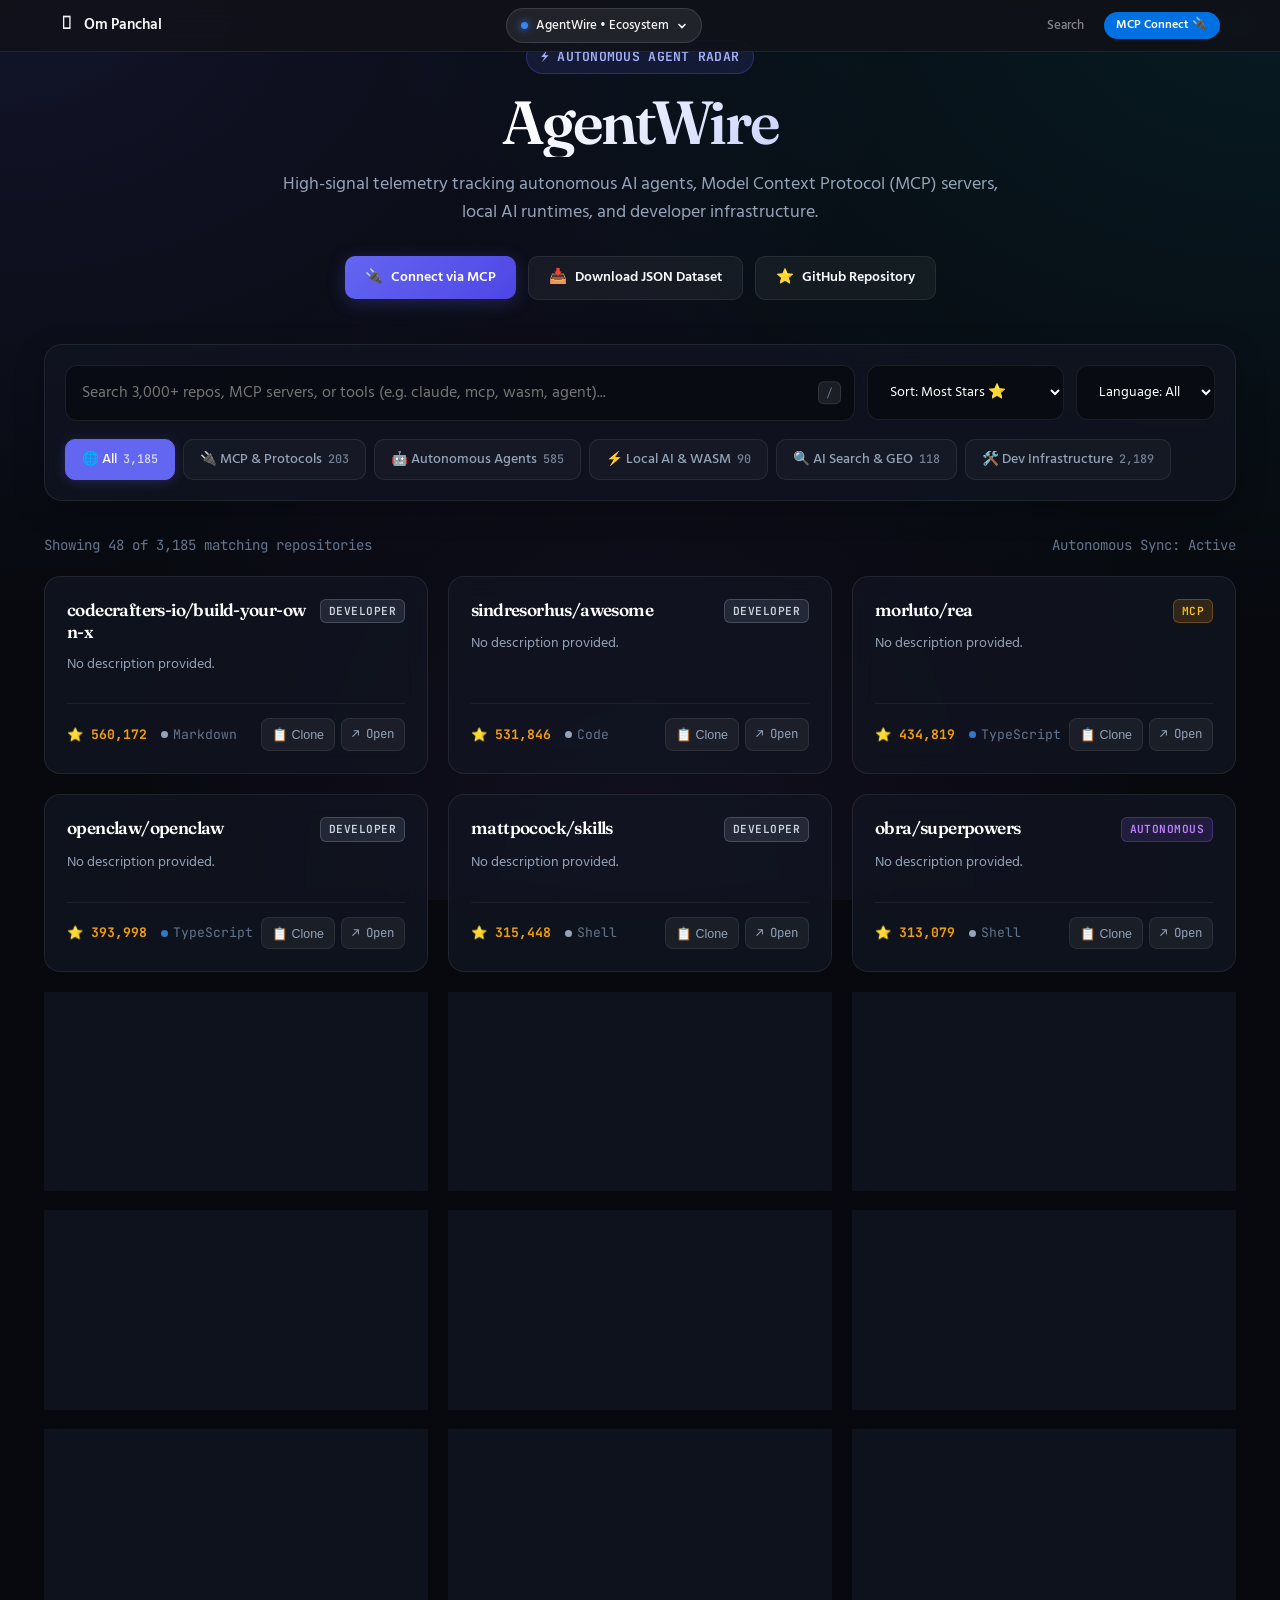
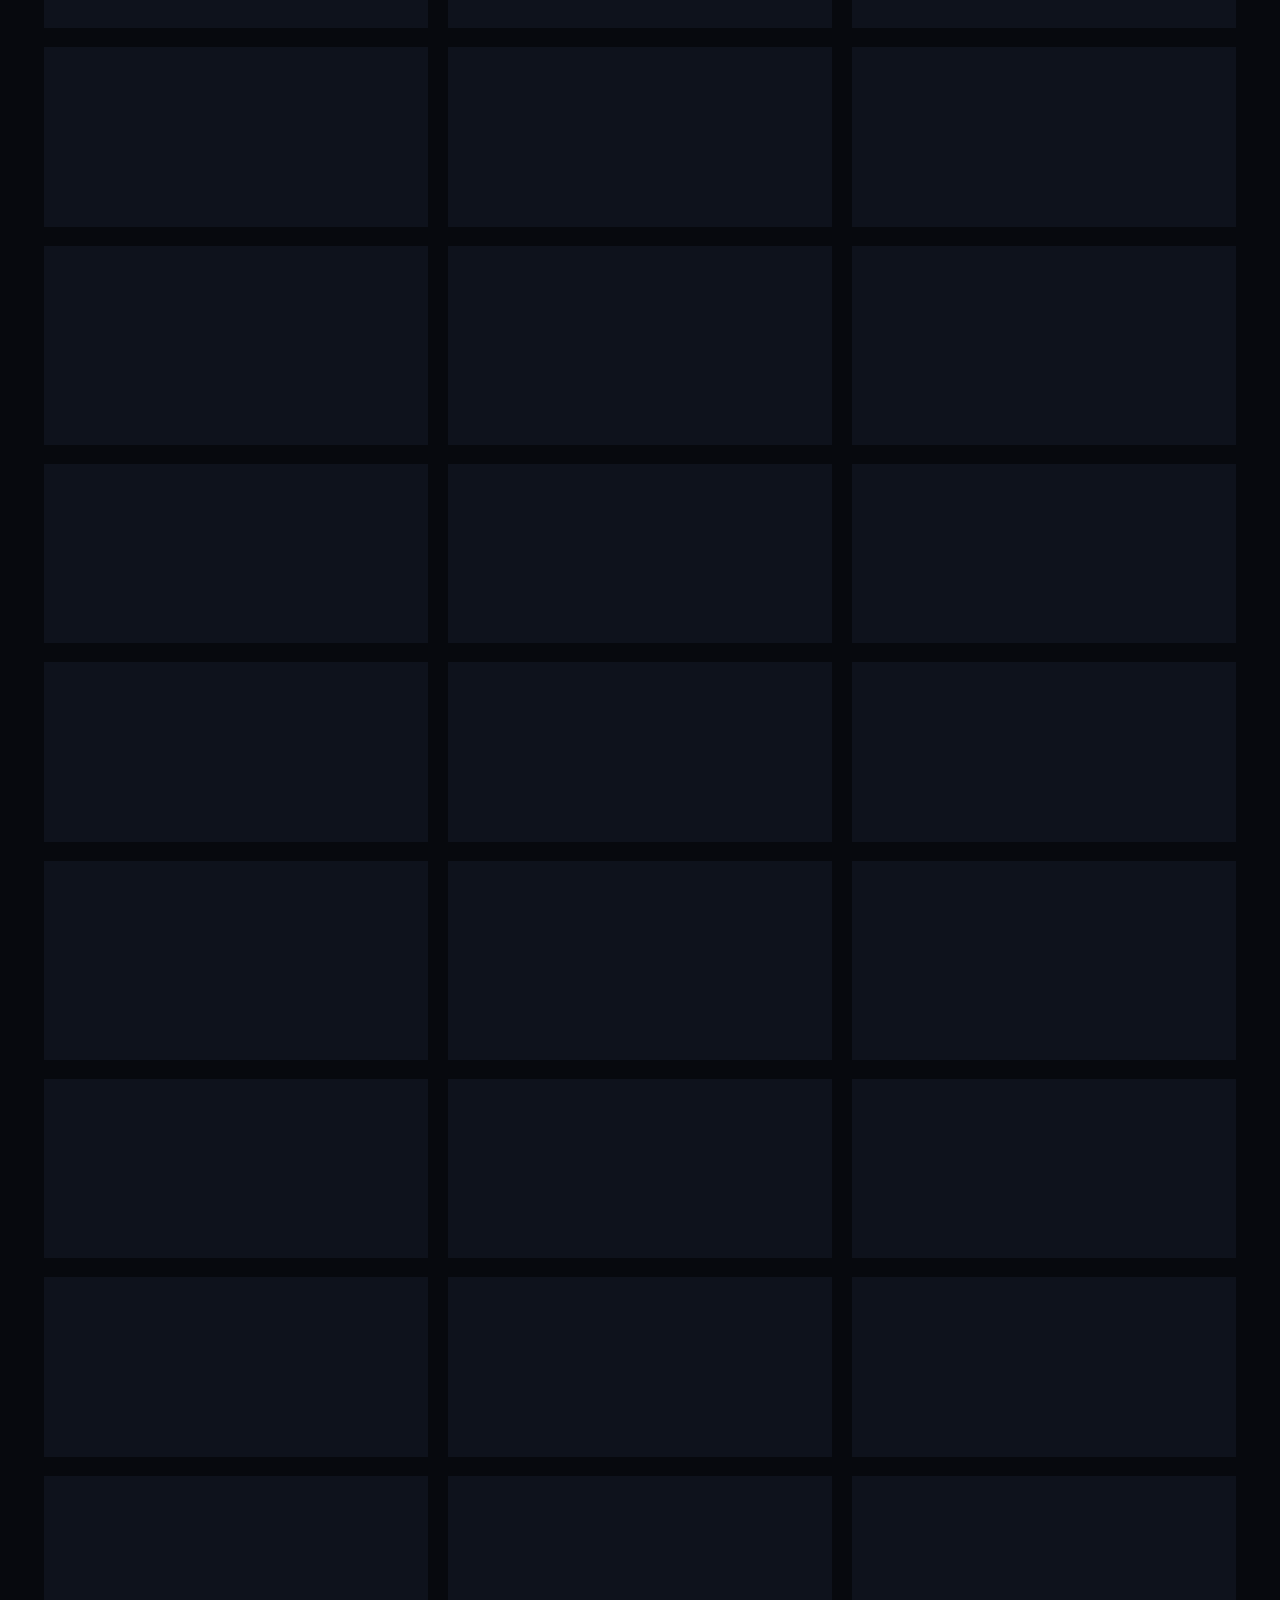
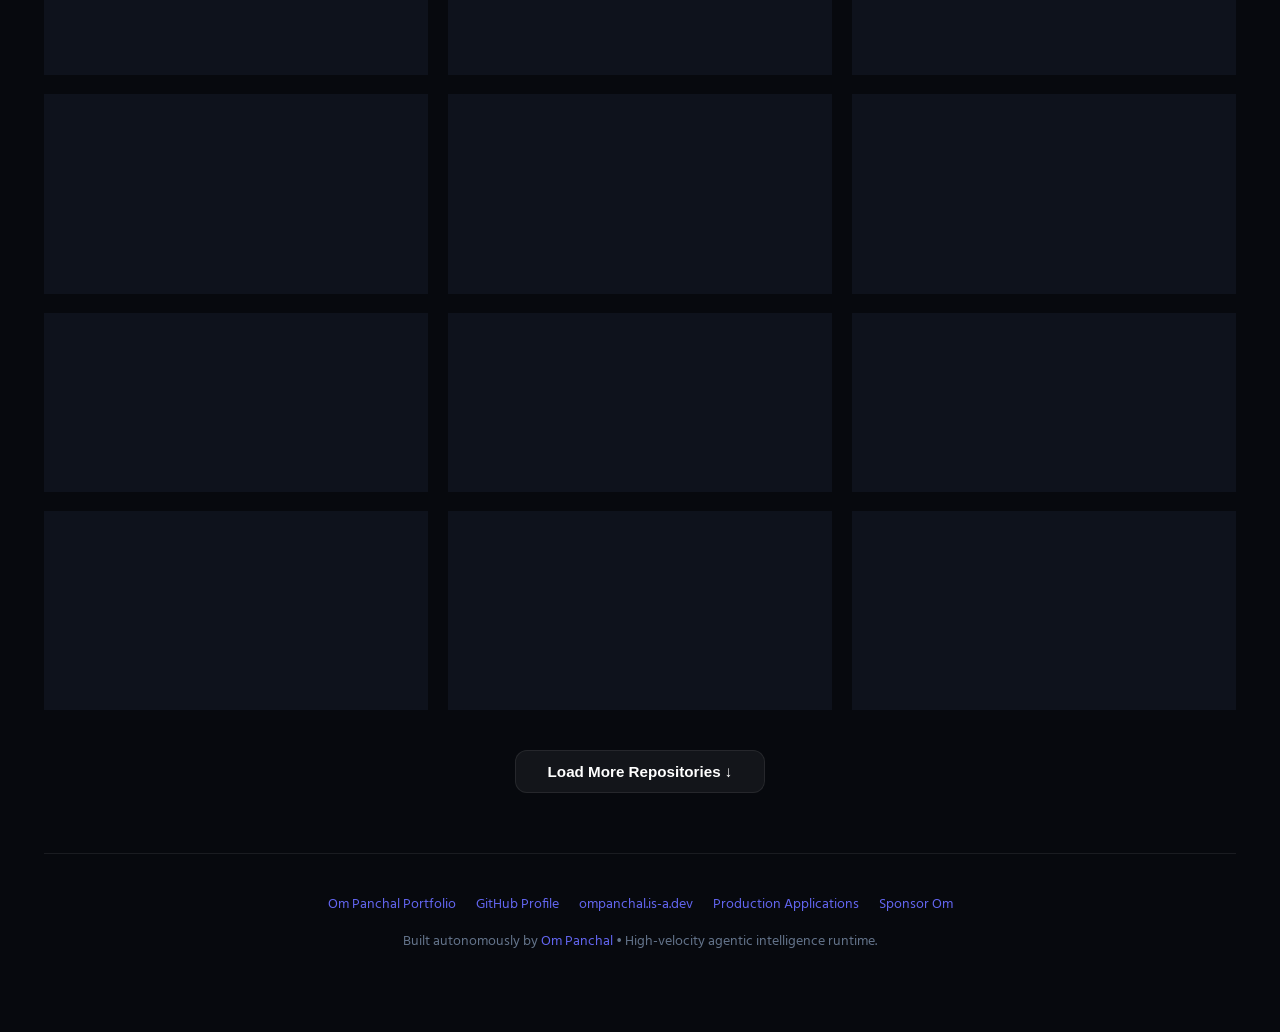
==== commit 0eba9570: "feat(typography): preload VedaaChari font stack (Fraunces + Hind)" ====
--- a/agentwire/index.html
+++ b/agentwire/index.html
@@ -7,7 +7,7 @@
   <meta name="description" content="High-signal intelligence radar tracking autonomous AI agents, Model Context Protocol (MCP) servers, local AI runtimes, and developer systems.">
   <link rel="preconnect" href="https://fonts.googleapis.com">
   <link rel="preconnect" href="https://fonts.gstatic.com" crossorigin>
-  <link href="https://fonts.googleapis.com/css2?family=JetBrains+Mono:wght@400;500;600;700&family=Plus+Jakarta+Sans:wght@400;500;600;700;800&display=swap" rel="stylesheet">
+  <link rel="stylesheet" href="https://fonts.googleapis.com/css2?family=Fraunces:opsz,wght@9..144,500..800&family=Hind:wght@400;500;600;700&family=JetBrains+Mono:wght@400;500;600;700&display=swap">
   <style>
     :root {
       --bg: #07090e;
--- a/apple-ecosystem.css
+++ b/apple-ecosystem.css
@@ -1,15 +1,38 @@
+/* ========================================================
+   VedaaChari Typography Stack: Fraunces (Headings) + Hind (Body)
+   ======================================================== */
+@import url('https://fonts.googleapis.com/css2?family=Fraunces:opsz,wght@9..144,500..800&family=Hind:wght@400;500;600;700&family=JetBrains+Mono:wght@400;500;600;700&display=swap');
+
 /* Apple Global Navigation & Interconnected Ecosystem Bar
    Zero-bloat, vanilla CSS following Ponytail senior dev principles.
    Inspired by Apple.com navigation, Bento Grids, and macOS Control Center. */
 
 :root {
-  --apple-font: -apple-system, BlinkMacSystemFont, "SF Pro Display", "SF Pro Text", "Segoe UI", Roboto, Helvetica, Arial, sans-serif;
-  --apple-mono: "SF Mono", "JetBrains Mono", Menlo, Monaco, Consolas, monospace;
+  --apple-font: 'Hind', -apple-system, BlinkMacSystemFont, "Segoe UI", Roboto, sans-serif;
+  --apple-serif: 'Fraunces', Georgia, serif;
+  --apple-mono: "JetBrains Mono", "SF Mono", Menlo, Monaco, Consolas, monospace;
   --apple-ease: cubic-bezier(0.16, 1, 0.3, 1);
   --apple-nav-bg: rgba(18, 18, 22, 0.82);
   --apple-nav-border: rgba(255, 255, 255, 0.08);
   --apple-flyout-bg: rgba(24, 25, 32, 0.94);
 }
+
+/* Global Heading Typography using VedaaChari Fraunces */
+.apple-section-title,
+.bento-title,
+.card-title,
+.bento-value-quote,
+h1, h2, h3 {
+  font-family: var(--apple-serif), 'Fraunces', Georgia, serif !important;
+  font-weight: 600 !important;
+  letter-spacing: -0.035em !important;
+}
+
+/* Global Body Typography using VedaaChari Hind */
+body, p, .apple-section-sub, .bento-desc, .card-desc, .apple-brand, .apple-flyout-text, .pill, .btn {
+  font-family: var(--apple-font), 'Hind', -apple-system, sans-serif;
+}
+
 
 /* Floating Frosted Glass Bar */
 .apple-nav {
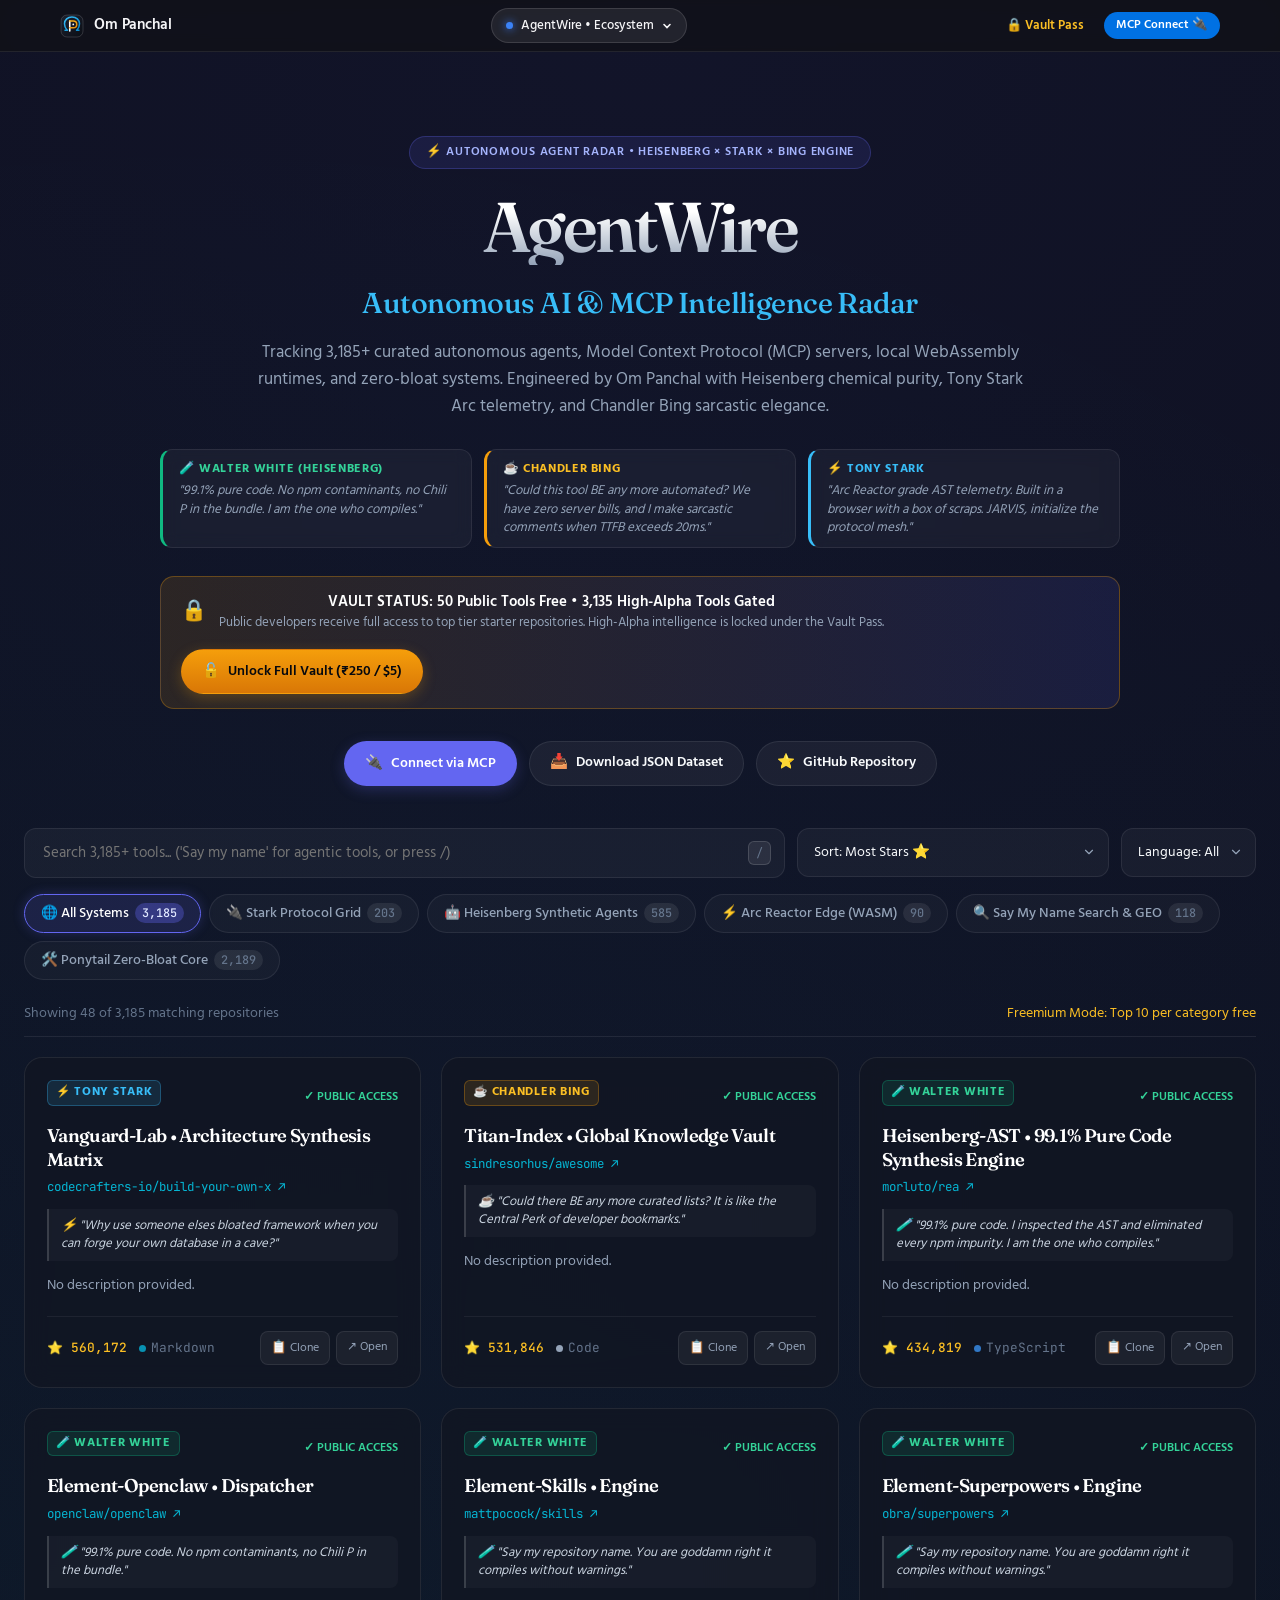
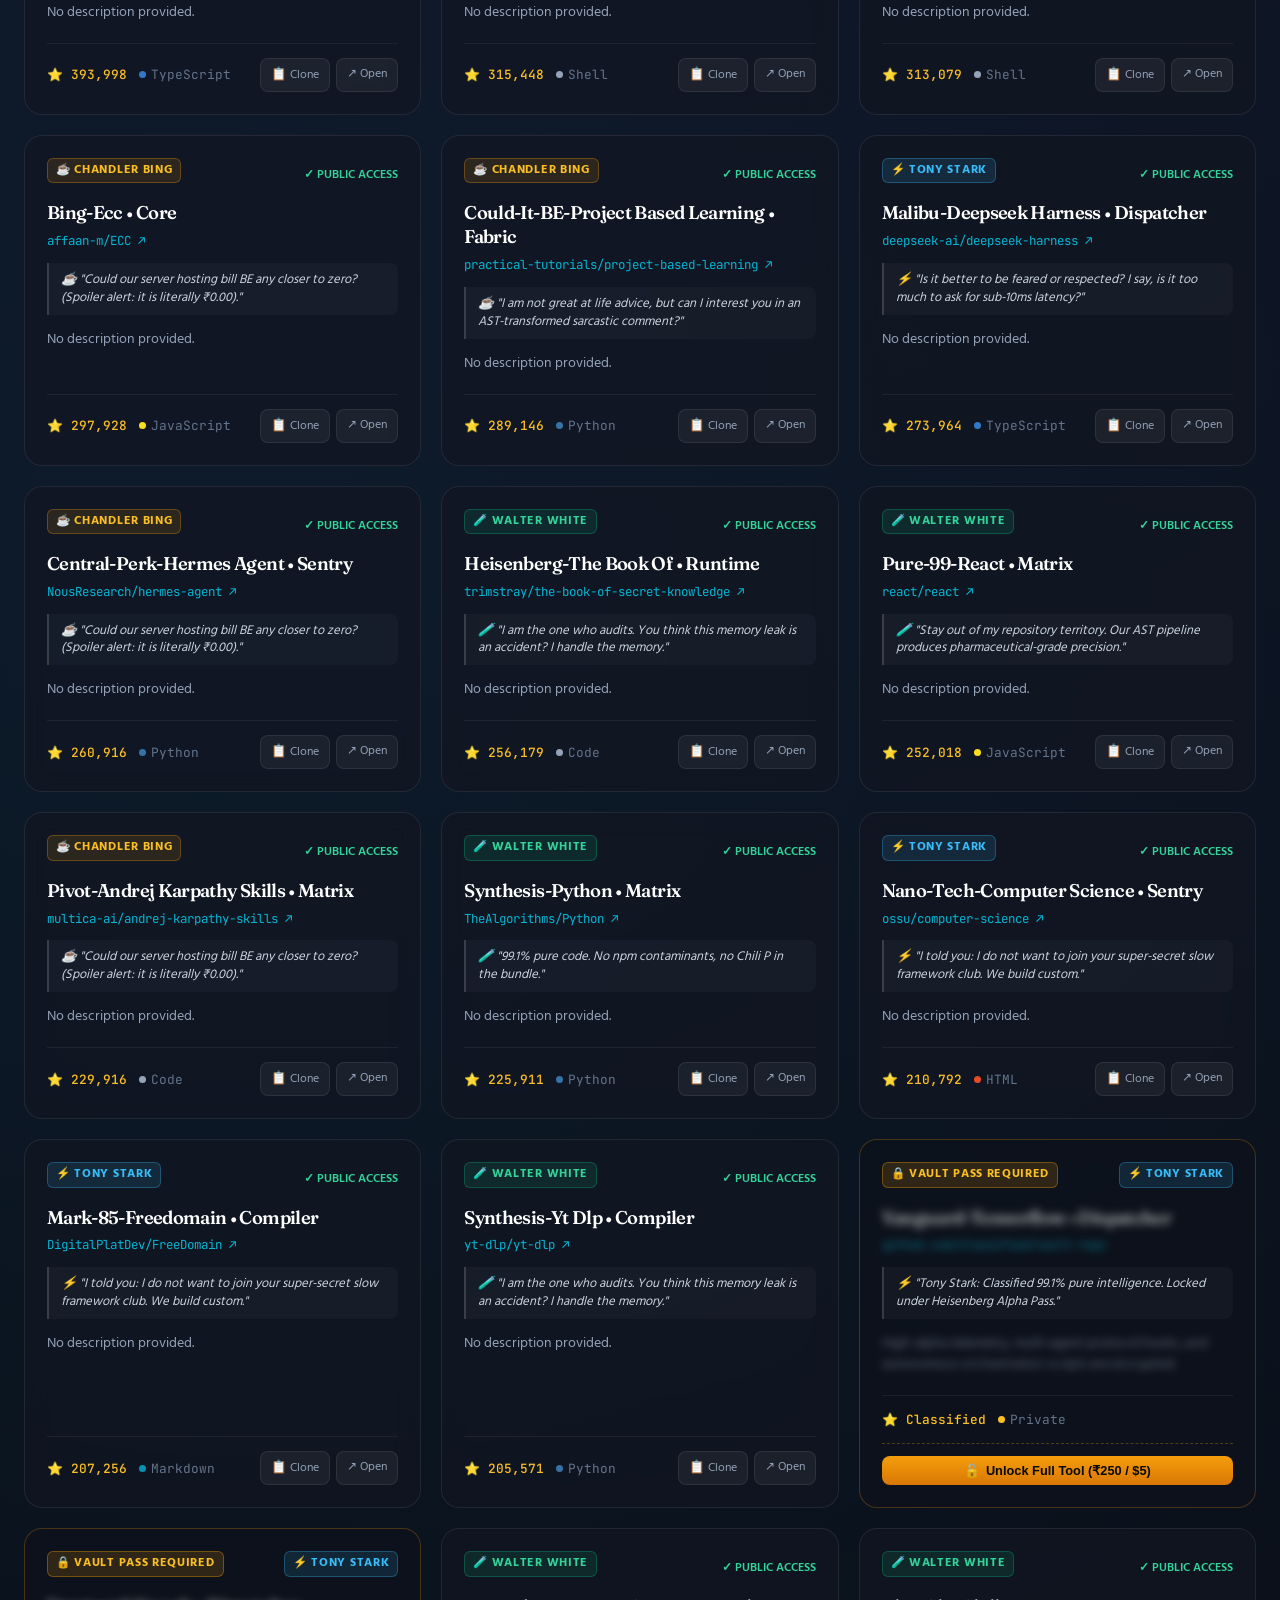
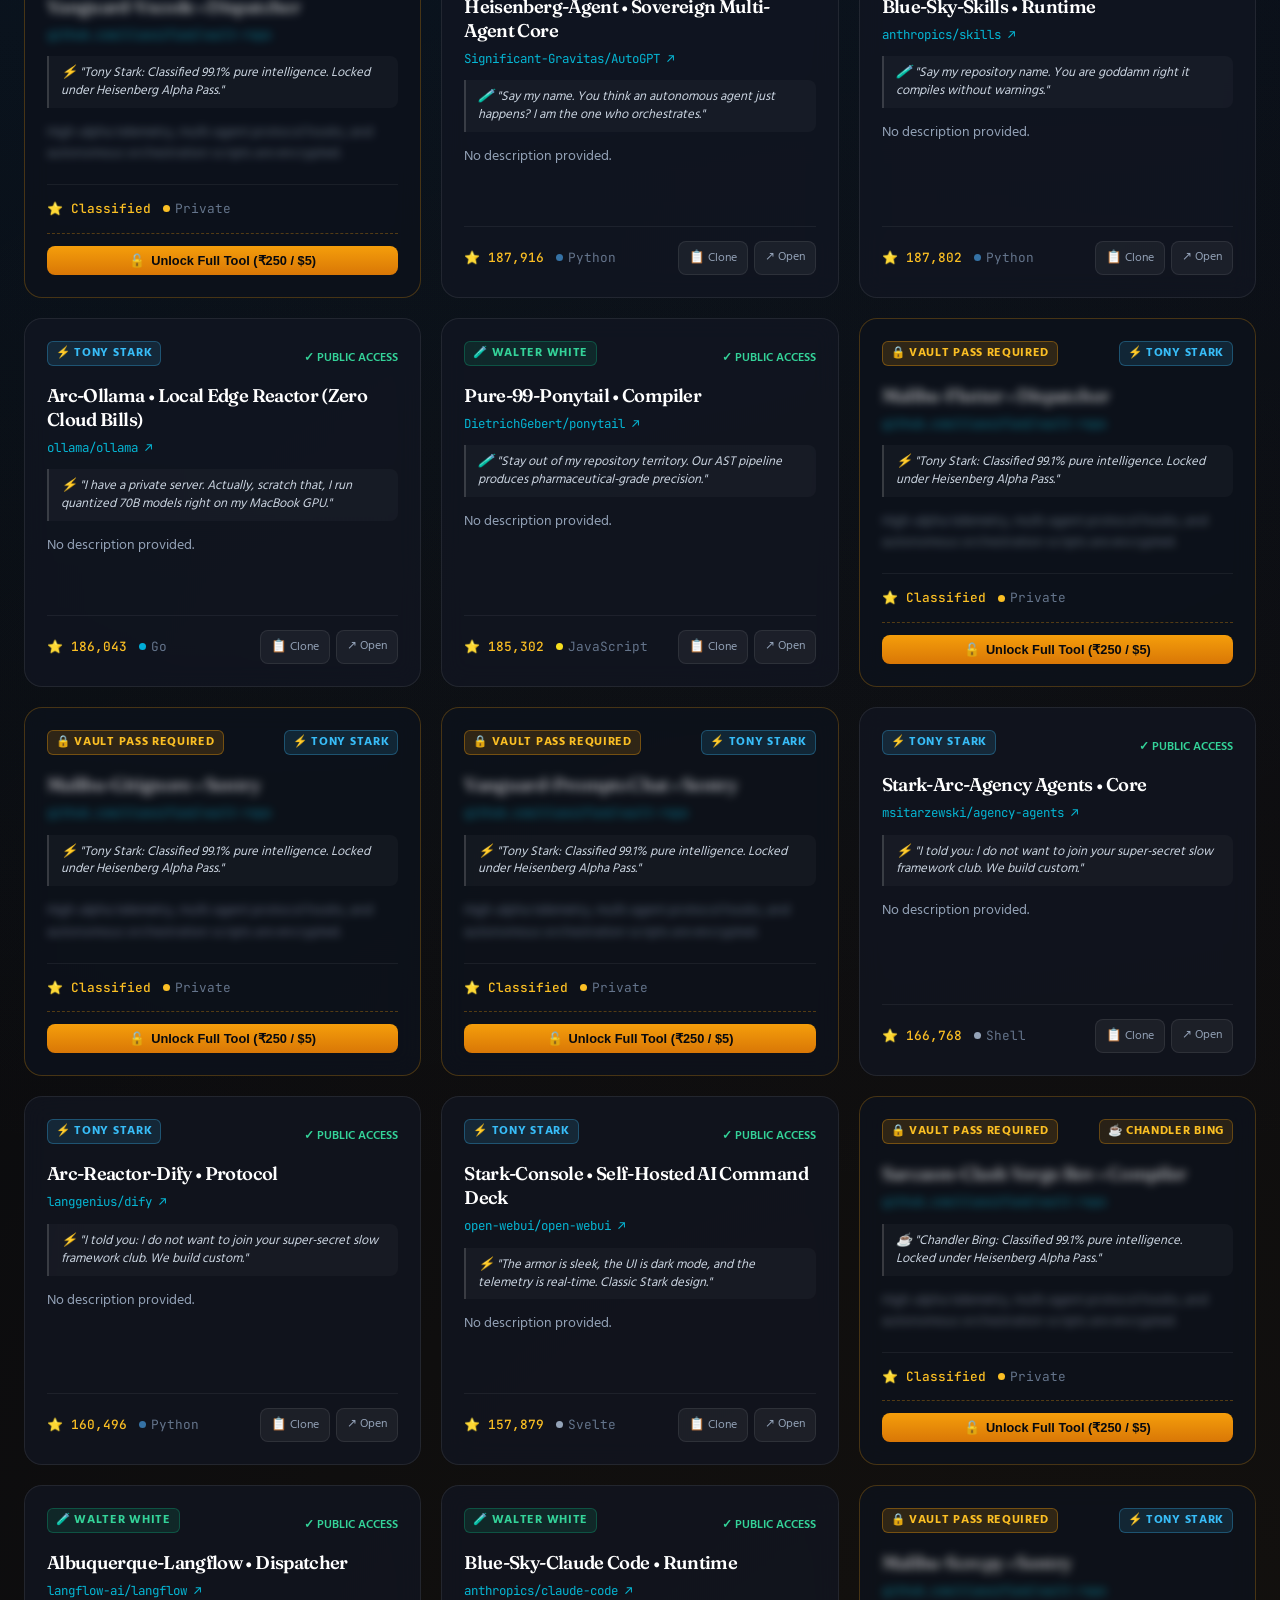
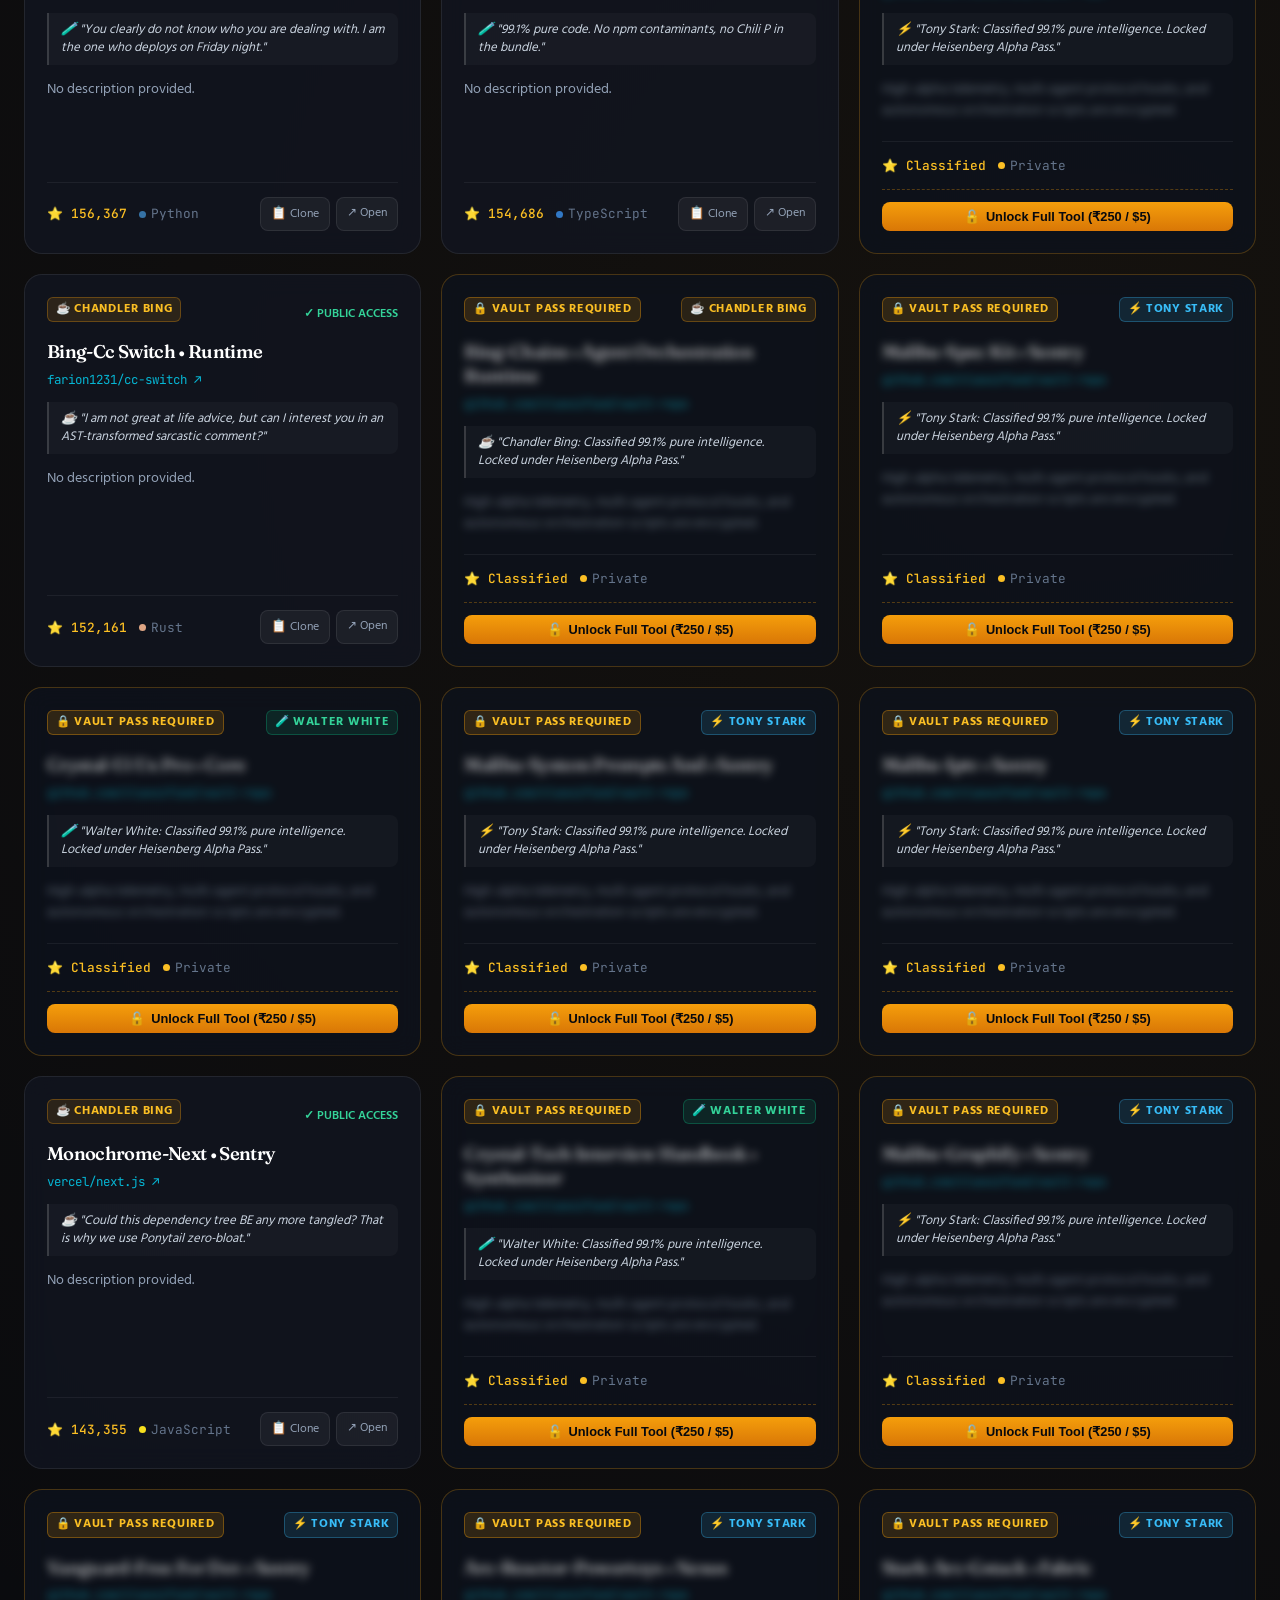
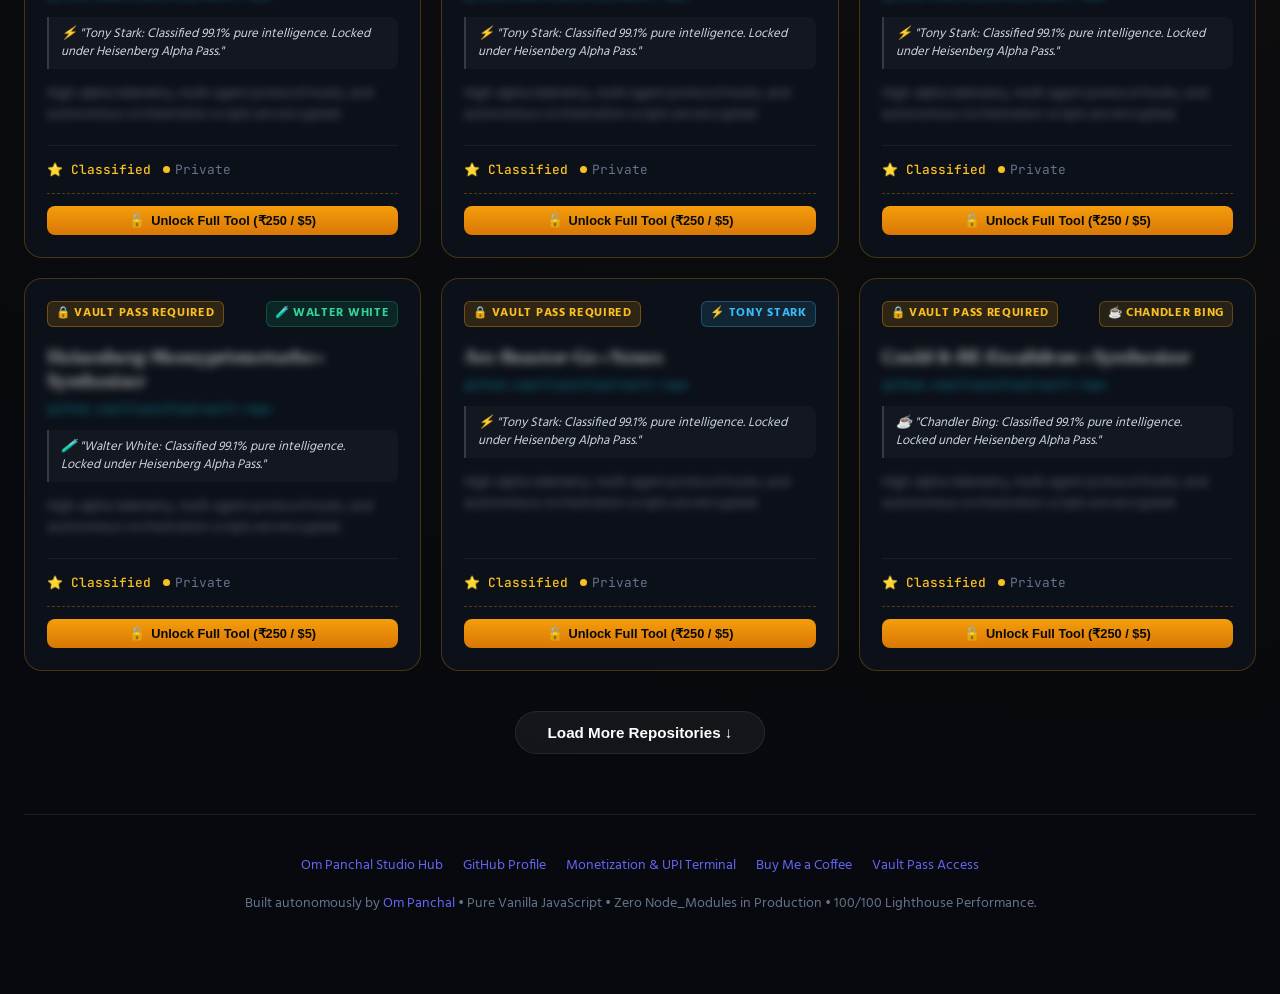
==== commit 0cf86da4: "feat(agentwire): freemium paywall, character quotes, tool codenames, and OP logo" ====
--- a/agentwire/index.html
+++ b/agentwire/index.html
@@ -3,11 +3,14 @@
 <head>
   <meta charset="utf-8">
   <meta name="viewport" content="width=device-width, initial-scale=1">
-  <title>AgentWire | Autonomous Agentic AI & MCP Telemetry Radar</title>
-  <meta name="description" content="High-signal intelligence radar tracking autonomous AI agents, Model Context Protocol (MCP) servers, local AI runtimes, and developer systems.">
+  <title>AgentWire | Heisenberg & Stark Autonomous AI & MCP Radar</title>
+  <meta name="description" content="High-signal intelligence radar tracking 3,185+ autonomous AI agents, Model Context Protocol (MCP) servers, and zero-bloat systems with Walter White, Tony Stark, and Chandler Bing persona engines.">
+  <link rel="icon" type="image/svg+xml" href="../op-logo.svg">
   <link rel="preconnect" href="https://fonts.googleapis.com">
   <link rel="preconnect" href="https://fonts.gstatic.com" crossorigin>
   <link rel="stylesheet" href="https://fonts.googleapis.com/css2?family=Fraunces:opsz,wght@9..144,500..800&family=Hind:wght@400;500;600;700&family=JetBrains+Mono:wght@400;500;600;700&display=swap">
+  <link rel="stylesheet" href="../apple-ecosystem.css">
+
   <style>
     :root {
       --bg: #07090e;
@@ -21,6 +24,11 @@
       --text-muted: #94a3b8;
       --text-dim: #64748b;
       --gold: #f59e0b;
+      --gold-glow: rgba(245, 158, 11, 0.25);
+      --green: #10b981;
+      --font-display: 'Fraunces', serif;
+      --font-body: 'Hind', -apple-system, sans-serif;
+      --font-mono: 'JetBrains Mono', monospace;
     }
 
     * { box-sizing: border-box; margin: 0; padding: 0; }
@@ -28,134 +36,215 @@
     body {
       background-color: var(--bg);
       background-image: 
-        radial-gradient(at 0% 0%, rgba(99, 102, 241, 0.12) 0px, transparent 50%),
-        radial-gradient(at 100% 0%, rgba(6, 182, 212, 0.10) 0px, transparent 50%),
-        radial-gradient(at 50% 100%, rgba(139, 92, 246, 0.08) 0px, transparent 60%);
-      background-attachment: fixed;
+        radial-gradient(circle at 50% 0%, rgba(99, 102, 241, 0.12) 0%, transparent 60%),
+        radial-gradient(circle at 15% 30%, rgba(6, 182, 212, 0.08) 0%, transparent 40%),
+        radial-gradient(circle at 85% 70%, rgba(245, 158, 11, 0.06) 0%, transparent 40%);
       color: var(--text);
-      font-family: 'Plus Jakarta Sans', -apple-system, BlinkMacSystemFont, sans-serif;
+      font-family: var(--font-body);
       min-height: 100vh;
+      -webkit-font-smoothing: antialiased;
       line-height: 1.5;
-    }
-
-    /* Top Portfolio Return Bar */
-    .portfolio-nav {
-      background: rgba(11, 15, 25, 0.85);
-      backdrop-filter: blur(12px);
-      border-bottom: 1px solid var(--card-border);
-      padding: 10px 24px;
-      font-size: 0.85rem;
-      display: flex;
-      justify-content: space-between;
-      align-items: center;
-      position: sticky;
-      top: 0;
-      z-index: 50;
-    }
-    .portfolio-nav a {
-      color: var(--text-muted);
-      text-decoration: none;
+      padding-top: 56px;
+    }
+
+    /* Container */
+    .container {
+      max-width: 1320px;
+      margin: 0 auto;
+      padding: 32px 24px 80px;
+    }
+
+    /* Logo Mark in Navbar */
+    .op-nav-logo {
       display: inline-flex;
       align-items: center;
-      gap: 6px;
-      transition: color 0.2s;
-    }
-    .portfolio-nav a:hover { color: #fff; }
-    .status-pulse {
-      display: inline-flex;
-      align-items: center;
-      gap: 7px;
-      font-size: 0.78rem;
-      color: #10b981;
-      font-family: 'JetBrains Mono', monospace;
-    }
-    .status-pulse::before {
-      content: '';
-      width: 8px;
-      height: 8px;
-      background: #10b981;
-      border-radius: 50%;
-      box-shadow: 0 0 10px #10b981;
-      animation: pulse 2s infinite;
-    }
-    @keyframes pulse {
-      0%, 100% { opacity: 1; transform: scale(1); }
-      50% { opacity: 0.4; transform: scale(0.85); }
-    }
-
-    .container {
-      max-width: 1240px;
-      margin: 0 auto;
-      padding: 40px 24px 80px;
+      gap: 10px;
+    }
+    .op-nav-svg {
+      width: 24px;
+      height: 24px;
+      vertical-align: middle;
+      border-radius: 6px;
     }
 
     /* Hero Section */
     .hero {
       text-align: center;
-      margin-bottom: 44px;
-    }
+      padding: 48px 0 32px;
+      position: relative;
+    }
+
     .badge-pill {
       display: inline-flex;
       align-items: center;
-      gap: 6px;
+      gap: 8px;
       background: rgba(99, 102, 241, 0.12);
-      border: 1px solid rgba(99, 102, 241, 0.3);
-      padding: 6px 14px;
-      border-radius: 999px;
-      font-size: 0.82rem;
+      border: 1px solid rgba(99, 102, 241, 0.28);
+      color: #a5b4fc;
+      padding: 6px 16px;
+      border-radius: 9999px;
+      font-size: 0.78rem;
       font-weight: 600;
-      color: #a5b4fc;
+      letter-spacing: 0.06em;
+      text-transform: uppercase;
+      margin-bottom: 20px;
+    }
+
+    .hero h1 {
+      font-family: var(--font-display);
+      font-size: clamp(2.6rem, 5.5vw, 4.4rem);
+      font-weight: 700;
+      letter-spacing: -0.035em;
+      line-height: 1.08;
       margin-bottom: 16px;
-      font-family: 'JetBrains Mono', monospace;
-      letter-spacing: 0.02em;
-    }
-    .hero h1 {
-      font-size: clamp(2.4rem, 6vw, 3.8rem);
-      font-weight: 800;
-      letter-spacing: -0.04em;
-      line-height: 1.1;
-      margin-bottom: 14px;
-      background: linear-gradient(135deg, #ffffff 40%, #a5b4fc 80%, #06b6d4 100%);
+      background: linear-gradient(180deg, #ffffff 30%, #94a3b8 100%);
       -webkit-background-clip: text;
       -webkit-text-fill-color: transparent;
     }
+
+    .hero-sub {
+      font-family: var(--font-display);
+      font-size: clamp(1.2rem, 2.5vw, 1.8rem);
+      font-weight: 500;
+      color: #38bdf8;
+      letter-spacing: -0.02em;
+      margin-bottom: 16px;
+    }
+
     .hero p {
+      font-size: 1.05rem;
       color: var(--text-muted);
-      font-size: 1.12rem;
-      max-width: 720px;
+      max-width: 780px;
       margin: 0 auto 28px;
       line-height: 1.6;
     }
+
+    /* Persona Quotation Bar */
+    .persona-bar {
+      display: flex;
+      justify-content: center;
+      gap: 12px;
+      max-width: 960px;
+      margin: 0 auto 28px;
+      flex-wrap: wrap;
+    }
+
+    .persona-chip {
+      background: rgba(255, 255, 255, 0.04);
+      border: 1px solid rgba(255, 255, 255, 0.08);
+      border-radius: 12px;
+      padding: 10px 16px;
+      font-size: 0.84rem;
+      text-align: left;
+      flex: 1 1 280px;
+      transition: all 0.2s ease;
+      backdrop-filter: blur(8px);
+    }
+    .persona-chip:hover {
+      border-color: rgba(255, 255, 255, 0.2);
+      transform: translateY(-2px);
+    }
+    .persona-chip.ww { border-left: 3px solid #10b981; }
+    .persona-chip.bing { border-left: 3px solid #f59e0b; }
+    .persona-chip.stark { border-left: 3px solid #38bdf8; }
+
+    .persona-title {
+      font-weight: 700;
+      font-size: 0.78rem;
+      letter-spacing: 0.05em;
+      text-transform: uppercase;
+      margin-bottom: 4px;
+      display: flex;
+      align-items: center;
+      gap: 6px;
+    }
+    .persona-chip.ww .persona-title { color: #34d399; }
+    .persona-chip.bing .persona-title { color: #fbbf24; }
+    .persona-chip.stark .persona-title { color: #38bdf8; }
+
+    .persona-quote {
+      color: var(--text-muted);
+      font-style: italic;
+      line-height: 1.4;
+      font-size: 0.82rem;
+    }
+
+    /* Vault Banner (Freemium Status) */
+    .vault-banner {
+      background: linear-gradient(90deg, rgba(245, 158, 11, 0.12), rgba(99, 102, 241, 0.12));
+      border: 1px solid rgba(245, 158, 11, 0.3);
+      border-radius: 14px;
+      padding: 14px 20px;
+      max-width: 960px;
+      margin: 0 auto 32px;
+      display: flex;
+      align-items: center;
+      justify-content: space-between;
+      gap: 16px;
+      flex-wrap: wrap;
+    }
+    .vault-banner.is-unlocked {
+      background: linear-gradient(90deg, rgba(16, 185, 129, 0.12), rgba(6, 182, 212, 0.12));
+      border-color: rgba(16, 185, 129, 0.4);
+    }
+    .vault-banner-info {
+      display: flex;
+      align-items: center;
+      gap: 12px;
+      font-size: 0.92rem;
+    }
+    .vault-banner-info strong {
+      color: #fff;
+      font-weight: 600;
+    }
+    .vault-banner-icon {
+      font-size: 1.3rem;
+    }
+
+    /* Hero Buttons */
     .hero-actions {
       display: flex;
       justify-content: center;
-      align-items: center;
       gap: 12px;
       flex-wrap: wrap;
-    }
+      margin-bottom: 10px;
+    }
+
     .btn {
       display: inline-flex;
       align-items: center;
       gap: 8px;
       padding: 10px 20px;
-      border-radius: 10px;
+      border-radius: 9999px;
       font-size: 0.9rem;
       font-weight: 600;
+      text-decoration: none;
+      transition: all 0.2s cubic-bezier(0.16, 1, 0.3, 1);
       cursor: pointer;
-      text-decoration: none;
-      transition: all 0.2s;
-      border: none;
-      font-family: inherit;
-    }
+      border: 1px solid transparent;
+    }
+
+    .btn-gold {
+      background: linear-gradient(180deg, #f59e0b 0%, #d97706 100%);
+      color: #07090e;
+      box-shadow: 0 4px 14px var(--gold-glow);
+    }
+    .btn-gold:hover {
+      transform: translateY(-2px);
+      box-shadow: 0 6px 20px rgba(245, 158, 11, 0.4);
+    }
+
     .btn-primary {
-      background: linear-gradient(135deg, #6366f1, #4f46e5);
+      background: var(--accent);
       color: #fff;
-      box-shadow: 0 4px 18px var(--accent-glow);
+      box-shadow: 0 4px 14px var(--accent-glow);
     }
     .btn-primary:hover {
-      background: linear-gradient(135deg, #4f46e5, #4338ca);
-      transform: translateY(-1px);
-    }
+      background: #4f46e5;
+      transform: translateY(-2px);
+      box-shadow: 0 6px 20px var(--accent-glow);
+    }
+
     .btn-secondary {
       background: rgba(255, 255, 255, 0.05);
       border: 1px solid var(--card-border);
@@ -164,254 +253,384 @@
     .btn-secondary:hover {
       background: rgba(255, 255, 255, 0.1);
       border-color: rgba(255, 255, 255, 0.2);
-    }
-
-    /* Filter & Search Bar */
+      transform: translateY(-2px);
+    }
+
+    /* Search & Controls */
     .controls {
-      background: rgba(17, 21, 33, 0.8);
-      border: 1px solid var(--card-border);
-      border-radius: 18px;
-      padding: 20px;
-      margin-bottom: 34px;
-      backdrop-filter: blur(16px);
-      box-shadow: 0 10px 30px rgba(0, 0, 0, 0.25);
-    }
+      margin-bottom: 24px;
+    }
+
     .search-row {
       display: flex;
       gap: 12px;
-      margin-bottom: 18px;
+      margin-bottom: 16px;
       flex-wrap: wrap;
     }
+
     .search-wrapper {
+      flex: 1;
+      min-width: 280px;
       position: relative;
-      flex: 1;
-      min-width: 260px;
-    }
+    }
+
     .search-wrapper input {
       width: 100%;
-      background: rgba(9, 11, 18, 0.8);
+      background: rgba(255, 255, 255, 0.04);
       border: 1px solid var(--card-border);
       border-radius: 12px;
-      padding: 14px 44px 14px 16px;
+      padding: 12px 44px 12px 18px;
       color: #fff;
-      font-size: 0.98rem;
+      font-size: 0.95rem;
+      font-family: inherit;
+      transition: all 0.2s ease;
+    }
+
+    .search-wrapper input:focus {
       outline: none;
-      transition: border 0.2s, box-shadow 0.2s;
-      font-family: inherit;
-    }
-    .search-wrapper input:focus {
       border-color: var(--accent);
+      background: rgba(255, 255, 255, 0.07);
       box-shadow: 0 0 0 3px var(--accent-glow);
     }
+
     .search-kbd {
       position: absolute;
       right: 14px;
       top: 50%;
       transform: translateY(-50%);
       background: rgba(255, 255, 255, 0.08);
-      border: 1px solid rgba(255, 255, 255, 0.1);
+      border: 1px solid rgba(255, 255, 255, 0.14);
       border-radius: 6px;
       padding: 2px 7px;
-      font-size: 0.72rem;
-      font-family: 'JetBrains Mono', monospace;
+      font-size: 0.75rem;
       color: var(--text-dim);
-    }
+      font-family: var(--font-mono);
+      pointer-events: none;
+    }
+
     .select-wrapper select {
-      background: rgba(9, 11, 18, 0.8);
+      background: rgba(255, 255, 255, 0.04);
       border: 1px solid var(--card-border);
       border-radius: 12px;
-      padding: 14px 18px;
-      color: #fff;
+      padding: 12px 16px;
+      color: var(--text);
       font-size: 0.9rem;
+      font-family: inherit;
+      cursor: pointer;
+      appearance: none;
+      padding-right: 36px;
+      background-image: url("data:image/svg+xml;charset=UTF-8,%3csvg xmlns='http://www.w3.org/2000/svg' viewBox='0 0 24 24' fill='none' stroke='%2394a3b8' stroke-width='2' stroke-linecap='round' stroke-linejoin='round'%3e%3cpolyline points='6 9 12 15 18 9'%3e%3c/polyline%3e%3c/svg%3e");
+      background-repeat: no-repeat;
+      background-position: right 12px center;
+      background-size: 14px;
+    }
+
+    .select-wrapper select:focus {
       outline: none;
-      cursor: pointer;
-      font-family: inherit;
-      transition: border 0.2s;
-    }
-    .select-wrapper select:focus {
       border-color: var(--accent);
     }
 
-    /* Category Filter Pills */
+    /* Category Pills */
     .category-pills {
       display: flex;
       gap: 8px;
       flex-wrap: wrap;
-      align-items: center;
-    }
+    }
+
     .pill {
       background: rgba(255, 255, 255, 0.03);
       border: 1px solid var(--card-border);
+      border-radius: 9999px;
+      padding: 8px 16px;
       color: var(--text-muted);
-      padding: 8px 16px;
-      border-radius: 10px;
-      font-size: 0.86rem;
+      font-size: 0.85rem;
       font-weight: 500;
       cursor: pointer;
-      transition: all 0.2s;
+      transition: all 0.2s ease;
       display: inline-flex;
       align-items: center;
       gap: 6px;
     }
+
     .pill:hover {
       background: rgba(255, 255, 255, 0.07);
       color: #fff;
-      border-color: rgba(255, 255, 255, 0.15);
-    }
+      border-color: rgba(255, 255, 255, 0.18);
+    }
+
     .pill.active {
-      background: var(--accent);
+      background: rgba(99, 102, 241, 0.15);
+      border-color: var(--accent);
       color: #fff;
-      border-color: var(--accent);
-      box-shadow: 0 2px 12px var(--accent-glow);
-    }
+      box-shadow: 0 0 12px var(--accent-glow);
+    }
+
     .pill-count {
       font-size: 0.74rem;
-      opacity: 0.75;
-      font-family: 'JetBrains Mono', monospace;
-    }
-
-    /* Results Header */
+      background: rgba(255, 255, 255, 0.08);
+      padding: 2px 7px;
+      border-radius: 9999px;
+      color: var(--text-dim);
+      font-family: var(--font-mono);
+    }
+
+    .pill.active .pill-count {
+      background: rgba(99, 102, 241, 0.35);
+      color: #e0e7ff;
+    }
+
+    /* Results Meta */
     .results-meta {
       display: flex;
       justify-content: space-between;
       align-items: center;
       margin-bottom: 20px;
-      font-size: 0.88rem;
+      font-size: 0.86rem;
       color: var(--text-dim);
-      font-family: 'JetBrains Mono', monospace;
-    }
-
-    /* Repository Cards Grid */
+      border-bottom: 1px solid var(--card-border);
+      padding-bottom: 12px;
+      flex-wrap: wrap;
+      gap: 8px;
+    }
+    .results-meta strong {
+      color: var(--text);
+    }
+
+    /* Grid */
     .grid {
       display: grid;
-      grid-template-columns: repeat(auto-fill, minmax(350px, 1fr));
+      grid-template-columns: repeat(auto-fill, minmax(360px, 1fr));
       gap: 20px;
       margin-bottom: 40px;
     }
+
+    /* Cards */
     .card {
       background: var(--card-bg);
       border: 1px solid var(--card-border);
-      border-radius: 16px;
+      border-radius: 18px;
       padding: 22px;
       display: flex;
       flex-direction: column;
       justify-content: space-between;
-      transition: transform 0.2s, border-color 0.2s, box-shadow 0.2s;
+      transition: all 0.25s cubic-bezier(0.16, 1, 0.3, 1);
+      position: relative;
+      overflow: hidden;
       backdrop-filter: blur(12px);
-      position: relative;
-    }
+    }
+
     .card:hover {
+      border-color: var(--card-hover-border);
       transform: translateY(-3px);
-      border-color: var(--card-hover-border);
-      box-shadow: 0 12px 30px rgba(0, 0, 0, 0.35);
-    }
-    .card-top {
-      margin-bottom: 14px;
-    }
-    .card-header-row {
-      display: flex;
-      justify-content: space-between;
-      align-items: flex-start;
-      gap: 12px;
+      box-shadow: 0 12px 30px rgba(0, 0, 0, 0.4);
+    }
+
+    /* Character Badge */
+    .card-char-badge {
+      display: inline-flex;
+      align-items: center;
+      gap: 6px;
+      font-size: 0.72rem;
+      font-weight: 700;
+      text-transform: uppercase;
+      letter-spacing: 0.06em;
+      padding: 3px 8px;
+      border-radius: 6px;
       margin-bottom: 10px;
     }
-    .card-title {
-      font-size: 1.08rem;
+    .card-char-badge.ww {
+      background: rgba(16, 185, 129, 0.12);
+      border: 1px solid rgba(16, 185, 129, 0.3);
+      color: #34d399;
+    }
+    .card-char-badge.bing {
+      background: rgba(245, 158, 11, 0.12);
+      border: 1px solid rgba(245, 158, 11, 0.3);
+      color: #fbbf24;
+    }
+    .card-char-badge.stark {
+      background: rgba(56, 189, 248, 0.12);
+      border: 1px solid rgba(56, 189, 248, 0.3);
+      color: #38bdf8;
+    }
+
+    /* Card Top */
+    .card-codename {
+      font-family: var(--font-display);
+      font-size: 1.15rem;
       font-weight: 700;
       color: #fff;
+      line-height: 1.3;
+      margin-bottom: 4px;
+      letter-spacing: -0.02em;
+    }
+
+    .card-repo-handle {
+      font-family: var(--font-mono);
+      font-size: 0.78rem;
+      color: var(--accent-cyan);
+      text-decoration: none;
+      display: inline-block;
+      margin-bottom: 12px;
       word-break: break-all;
-      text-decoration: none;
-      display: inline-flex;
-      align-items: center;
-      gap: 6px;
-      line-height: 1.3;
-    }
-    .card-title:hover {
-      color: #818cf8;
-    }
-    .cat-tag {
-      font-size: 0.7rem;
-      font-weight: 600;
-      padding: 3px 8px;
-      border-radius: 6px;
-      font-family: 'JetBrains Mono', monospace;
-      white-space: nowrap;
-      text-transform: uppercase;
-      letter-spacing: 0.04em;
-    }
-    .cat-mcp { background: rgba(245, 158, 11, 0.15); color: #fbbf24; border: 1px solid rgba(245, 158, 11, 0.3); }
-    .cat-agent { background: rgba(139, 92, 246, 0.15); color: #c084fc; border: 1px solid rgba(139, 92, 246, 0.3); }
-    .cat-local { background: rgba(16, 185, 129, 0.15); color: #34d399; border: 1px solid rgba(16, 185, 129, 0.3); }
-    .cat-geo { background: rgba(6, 182, 212, 0.15); color: #22d3ee; border: 1px solid rgba(6, 182, 212, 0.3); }
-    .cat-dev { background: rgba(148, 163, 184, 0.15); color: #cbd5e1; border: 1px solid rgba(148, 163, 184, 0.3); }
+    }
+    .card-repo-handle:hover {
+      text-decoration: underline;
+    }
+
+    /* Character Punchline / Quote Callout */
+    .card-quote {
+      background: rgba(255, 255, 255, 0.03);
+      border-left: 2px solid rgba(255, 255, 255, 0.15);
+      border-radius: 0 8px 8px 0;
+      padding: 8px 12px;
+      font-size: 0.8rem;
+      color: #cbd5e1;
+      font-style: italic;
+      line-height: 1.4;
+      margin-bottom: 14px;
+    }
+    .card-char-badge.ww + .card-codename ~ .card-quote { border-left-color: #10b981; }
+    .card-char-badge.bing + .card-codename ~ .card-quote { border-left-color: #f59e0b; }
+    .card-char-badge.stark + .card-codename ~ .card-quote { border-left-color: #38bdf8; }
 
     .card-desc {
+      font-size: 0.88rem;
       color: var(--text-muted);
-      font-size: 0.88rem;
-      line-height: 1.55;
+      line-height: 1.5;
+      margin-bottom: 20px;
       display: -webkit-box;
-      -webkit-line-clamp: 3;
+      -webkit-line-clamp: 2;
       -webkit-box-orient: vertical;
       overflow: hidden;
     }
+
+    /* Card Bottom */
     .card-bottom {
+      display: flex;
+      align-items: center;
+      justify-content: space-between;
       border-top: 1px solid rgba(255, 255, 255, 0.06);
       padding-top: 14px;
-      margin-top: 14px;
-      display: flex;
-      justify-content: space-between;
-      align-items: center;
-      font-size: 0.82rem;
-      font-family: 'JetBrains Mono', monospace;
-    }
+      margin-top: auto;
+    }
+
     .card-stats {
       display: flex;
       align-items: center;
-      gap: 14px;
-    }
+      gap: 12px;
+      font-size: 0.8rem;
+      color: var(--text-dim);
+      font-family: var(--font-mono);
+    }
+
     .stat-stars {
-      color: var(--gold);
-      font-weight: 700;
       display: inline-flex;
       align-items: center;
       gap: 4px;
-    }
+      color: #fbbf24;
+      font-weight: 500;
+    }
+
     .stat-lang {
-      color: var(--text-dim);
       display: inline-flex;
       align-items: center;
       gap: 5px;
     }
+
     .lang-dot {
       width: 7px;
       height: 7px;
       border-radius: 50%;
-      background: var(--text-dim);
-    }
+    }
+
     .card-actions {
       display: flex;
       gap: 6px;
     }
+
     .btn-icon {
       background: rgba(255, 255, 255, 0.05);
       border: 1px solid var(--card-border);
       border-radius: 8px;
       padding: 6px 10px;
+      font-size: 0.78rem;
       color: var(--text-muted);
-      font-size: 0.78rem;
       cursor: pointer;
-      transition: all 0.2s;
       text-decoration: none;
-      display: inline-flex;
-      align-items: center;
-      gap: 4px;
+      transition: all 0.15s ease;
+      font-family: inherit;
     }
     .btn-icon:hover {
       background: rgba(255, 255, 255, 0.12);
       color: #fff;
-    }
-
-    /* Load More Button */
+      border-color: rgba(255, 255, 255, 0.2);
+    }
+
+    /* Locked Vault Card (Paywall) */
+    .card.is-locked {
+      background: rgba(14, 18, 28, 0.85);
+      border-color: rgba(245, 158, 11, 0.25);
+      position: relative;
+    }
+    .card.is-locked:hover {
+      border-color: rgba(245, 158, 11, 0.55);
+      box-shadow: 0 12px 30px rgba(245, 158, 11, 0.12);
+    }
+
+    .vault-lock-tag {
+      display: inline-flex;
+      align-items: center;
+      gap: 6px;
+      background: rgba(245, 158, 11, 0.15);
+      border: 1px solid rgba(245, 158, 11, 0.35);
+      color: #fbbf24;
+      font-size: 0.72rem;
+      font-weight: 700;
+      letter-spacing: 0.06em;
+      text-transform: uppercase;
+      padding: 3px 8px;
+      border-radius: 6px;
+      margin-bottom: 10px;
+    }
+
+    .locked-blur-preview {
+      filter: blur(4px);
+      user-select: none;
+      opacity: 0.65;
+    }
+
+    .locked-card-cta {
+      margin-top: 14px;
+      padding-top: 12px;
+      border-top: 1px dashed rgba(245, 158, 11, 0.3);
+      display: flex;
+      align-items: center;
+      justify-content: space-between;
+      gap: 8px;
+    }
+    .locked-card-cta-btn {
+      background: linear-gradient(180deg, #f59e0b, #d97706);
+      color: #07090e;
+      border: none;
+      border-radius: 8px;
+      padding: 7px 14px;
+      font-size: 0.8rem;
+      font-weight: 700;
+      cursor: pointer;
+      display: inline-flex;
+      align-items: center;
+      gap: 6px;
+      transition: all 0.2s ease;
+      width: 100%;
+      justify-content: center;
+    }
+    .locked-card-cta-btn:hover {
+      transform: translateY(-1px);
+      box-shadow: 0 4px 12px rgba(245, 158, 11, 0.4);
+    }
+
+    /* Load More */
     .load-more-wrapper {
       text-align: center;
       margin: 30px 0 60px;
@@ -419,76 +638,18 @@
     .btn-load-more {
       background: rgba(255, 255, 255, 0.05);
       border: 1px solid var(--card-border);
+      border-radius: 9999px;
+      padding: 12px 32px;
       color: #fff;
-      padding: 12px 32px;
-      border-radius: 12px;
       font-size: 0.95rem;
       font-weight: 600;
       cursor: pointer;
-      transition: all 0.2s;
+      transition: all 0.2s ease;
     }
     .btn-load-more:hover {
-      background: var(--accent);
-      border-color: var(--accent);
-      box-shadow: 0 4px 20px var(--accent-glow);
-    }
-
-    /* Modal for MCP Setup */
-    .modal-overlay {
-      display: none;
-      position: fixed;
-      inset: 0;
-      background: rgba(0, 0, 0, 0.75);
-      backdrop-filter: blur(8px);
-      z-index: 100;
-      align-items: center;
-      justify-content: center;
-      padding: 20px;
-    }
-    .modal-overlay.open { display: flex; }
-    .modal {
-      background: #0f121d;
-      border: 1px solid var(--card-border);
-      border-radius: 20px;
-      max-width: 620px;
-      width: 100%;
-      padding: 30px;
-      position: relative;
-      box-shadow: 0 25px 60px rgba(0, 0, 0, 0.6);
-    }
-    .modal-close {
-      position: absolute;
-      top: 20px;
-      right: 20px;
-      background: none;
-      border: none;
-      color: var(--text-dim);
-      font-size: 1.4rem;
-      cursor: pointer;
-    }
-    .modal-close:hover { color: #fff; }
-    .modal h2 {
-      font-size: 1.5rem;
-      margin-bottom: 10px;
-      color: #fff;
-    }
-    .modal p {
-      color: var(--text-muted);
-      font-size: 0.92rem;
-      margin-bottom: 20px;
-      line-height: 1.5;
-    }
-    .code-block {
-      background: #06070a;
-      border: 1px solid rgba(255, 255, 255, 0.08);
-      border-radius: 12px;
-      padding: 16px;
-      font-family: 'JetBrains Mono', monospace;
-      font-size: 0.84rem;
-      color: #e2e8f0;
-      overflow-x: auto;
-      margin-bottom: 18px;
-      position: relative;
+      background: rgba(255, 255, 255, 0.1);
+      border-color: rgba(255, 255, 255, 0.25);
+      transform: translateY(-2px);
     }
 
     /* Footer */
@@ -509,123 +670,380 @@
       flex-wrap: wrap;
     }
 
+    /* Paywall / Vault Modal */
+    .modal-overlay {
+      position: fixed;
+      inset: 0;
+      background: rgba(0, 0, 0, 0.82);
+      backdrop-filter: blur(14px);
+      display: flex;
+      align-items: center;
+      justify-content: center;
+      padding: 20px;
+      z-index: 10000;
+      opacity: 0;
+      pointer-events: none;
+      transition: opacity 0.25s ease;
+    }
+    .modal-overlay.open {
+      opacity: 1;
+      pointer-events: auto;
+    }
+    .vault-modal {
+      background: #0d111b;
+      border: 1px solid rgba(245, 158, 11, 0.35);
+      border-radius: 24px;
+      max-width: 680px;
+      width: 100%;
+      padding: 34px;
+      position: relative;
+      box-shadow: 0 30px 80px rgba(0, 0, 0, 0.8), 0 0 40px rgba(245, 158, 11, 0.15);
+      max-height: 90vh;
+      overflow-y: auto;
+    }
+    .modal-close {
+      position: absolute;
+      top: 20px;
+      right: 20px;
+      background: rgba(255, 255, 255, 0.08);
+      border: 1px solid rgba(255, 255, 255, 0.12);
+      border-radius: 50%;
+      width: 32px;
+      height: 32px;
+      color: var(--text-muted);
+      font-size: 1.2rem;
+      cursor: pointer;
+      display: flex;
+      align-items: center;
+      justify-content: center;
+      transition: all 0.15s ease;
+    }
+    .modal-close:hover {
+      background: rgba(255, 255, 255, 0.15);
+      color: #fff;
+    }
+
+    .modal-badge {
+      display: inline-flex;
+      align-items: center;
+      gap: 6px;
+      background: rgba(245, 158, 11, 0.12);
+      border: 1px solid rgba(245, 158, 11, 0.3);
+      color: #fbbf24;
+      font-size: 0.74rem;
+      font-weight: 700;
+      letter-spacing: 0.06em;
+      text-transform: uppercase;
+      padding: 4px 10px;
+      border-radius: 9999px;
+      margin-bottom: 12px;
+    }
+
+    .vault-modal h2 {
+      font-family: var(--font-display);
+      font-size: 1.8rem;
+      font-weight: 700;
+      color: #fff;
+      margin-bottom: 8px;
+      letter-spacing: -0.02em;
+    }
+
+    .vault-modal-pitch {
+      color: var(--text-muted);
+      font-size: 0.94rem;
+      line-height: 1.6;
+      margin-bottom: 24px;
+    }
+
+    .payment-grid {
+      display: grid;
+      grid-template-columns: 1fr 1fr;
+      gap: 16px;
+      margin-bottom: 24px;
+    }
+
+    .payment-card {
+      background: rgba(255, 255, 255, 0.03);
+      border: 1px solid rgba(255, 255, 255, 0.1);
+      border-radius: 16px;
+      padding: 18px;
+      display: flex;
+      flex-direction: column;
+      justify-content: space-between;
+    }
+    .payment-card-title {
+      font-weight: 700;
+      font-size: 0.95rem;
+      color: #fff;
+      margin-bottom: 4px;
+      display: flex;
+      align-items: center;
+      gap: 8px;
+    }
+    .payment-card-price {
+      font-family: var(--font-mono);
+      font-size: 1.35rem;
+      font-weight: 700;
+      color: #fbbf24;
+      margin-bottom: 8px;
+    }
+    .payment-card-desc {
+      font-size: 0.8rem;
+      color: var(--text-dim);
+      margin-bottom: 14px;
+      line-height: 1.4;
+    }
+
+    .upi-box {
+      background: #06080e;
+      border: 1px solid rgba(255, 255, 255, 0.1);
+      border-radius: 10px;
+      padding: 10px 12px;
+      display: flex;
+      align-items: center;
+      justify-content: space-between;
+      margin-bottom: 12px;
+    }
+    .upi-box code {
+      font-family: var(--font-mono);
+      font-size: 0.84rem;
+      color: #38bdf8;
+    }
+    .upi-copy-btn {
+      background: rgba(255, 255, 255, 0.1);
+      border: none;
+      border-radius: 6px;
+      padding: 4px 8px;
+      font-size: 0.74rem;
+      color: #fff;
+      cursor: pointer;
+    }
+    .upi-copy-btn:hover { background: rgba(255, 255, 255, 0.2); }
+
+    .passkey-box {
+      background: rgba(255, 255, 255, 0.02);
+      border: 1px solid rgba(255, 255, 255, 0.08);
+      border-radius: 14px;
+      padding: 16px;
+      margin-bottom: 18px;
+    }
+    .passkey-box-title {
+      font-size: 0.86rem;
+      font-weight: 600;
+      color: #fff;
+      margin-bottom: 10px;
+      display: flex;
+      align-items: center;
+      gap: 6px;
+    }
+    .passkey-input-row {
+      display: flex;
+      gap: 8px;
+    }
+    .passkey-input-row input {
+      flex: 1;
+      background: #06080e;
+      border: 1px solid rgba(255, 255, 255, 0.14);
+      border-radius: 10px;
+      padding: 10px 14px;
+      color: #fff;
+      font-family: var(--font-mono);
+      font-size: 0.88rem;
+    }
+    .passkey-input-row input:focus {
+      outline: none;
+      border-color: #f59e0b;
+    }
+
+    .demo-bypass-btn {
+      background: none;
+      border: 1px dashed rgba(255, 255, 255, 0.2);
+      border-radius: 10px;
+      width: 100%;
+      padding: 10px;
+      color: var(--text-dim);
+      font-size: 0.82rem;
+      cursor: pointer;
+      transition: all 0.15s ease;
+    }
+    .demo-bypass-btn:hover {
+      background: rgba(255, 255, 255, 0.04);
+      color: #fff;
+      border-color: rgba(255, 255, 255, 0.4);
+    }
+
     @media (max-width: 768px) {
       .container { padding: 24px 16px; }
       .grid { grid-template-columns: 1fr; }
       .search-row { flex-direction: column; }
+      .payment-grid { grid-template-columns: 1fr; }
+      .vault-modal { padding: 22px; }
     }
   </style>
-  <link rel="stylesheet" href="../apple-ecosystem.css">
-  <script src="../apple-ecosystem.js" defer></script>
 </head>
 <body>
 
-  <!-- Top Global Bar -->
-    <!-- Apple Frosted Global Navigation -->
-  <nav class="apple-nav" aria-label="Global Ecosystem Navigation">
-    <div class="apple-nav-inner">
-      <a href="../" class="apple-brand" title="Return to Om Panchal Studio">
-        <span class="apple-brand-icon"></span>
-        <span>Om Panchal</span>
-      </a>
-
-      <!-- Ecosystem Switcher -->
-      <div class="apple-ecosystem-wrapper">
-        <button class="apple-ecosystem-btn" id="appleEcosystemTrigger" aria-expanded="false" aria-haspopup="true">
-          <span class="apple-dot-live" style="background: #3b82f6; box-shadow: 0 0 8px #3b82f6;"></span>
-          <span>AgentWire • Ecosystem</span>
-          <svg class="apple-chevron" viewBox="0 0 10 10" fill="none"><path d="M2 3.5L5 6.5L8 3.5" stroke="currentColor" stroke-width="1.6" stroke-linecap="round"/></svg>
-        </button>
-
-        <!-- Apple Flyout Grid -->
-        <div class="apple-flyout" id="appleEcosystemFlyout">
-          <div class="apple-flyout-header">
-            <span>INTERCONNECTED SYSTEM ARCHITECTURE</span>
-            <span class="apple-flyout-badge">● 6 REPOS LIVE</span>
-          </div>
-
-          <div class="apple-flyout-grid">
-            <a href="../" class="apple-flyout-item theme-hub" data-project="hub">
-              <div class="apple-flyout-icon-box"></div>
-              <div class="apple-flyout-text">
-                <span class="apple-flyout-name">Studio Hub</span>
-                <span class="apple-flyout-desc">Master Portfolio Architecture</span>
-              </div>
-            </a>
-
-            <a href="../omsetra/" class="apple-flyout-item theme-omsetra" data-project="omsetra">
-              <div class="apple-flyout-icon-box">💳</div>
-              <div class="apple-flyout-text">
-                <span class="apple-flyout-name">Omsetra</span>
-                <span class="apple-flyout-desc">Fintech Reconciliation</span>
-              </div>
-            </a>
-
-            <a href="../freellm-hub/" class="apple-flyout-item theme-freellm" data-project="freellm">
-              <div class="apple-flyout-icon-box">🧠</div>
-              <div class="apple-flyout-text">
-                <span class="apple-flyout-name">FreeLLM Hub</span>
-                <span class="apple-flyout-desc">Client-Side WebLLM & RAM</span>
-              </div>
-            </a>
-
-            <a href="../agentwire/" class="apple-flyout-item theme-agentwire is-current" data-project="agentwire">
-              <div class="apple-flyout-icon-box">⚡</div>
-              <div class="apple-flyout-text">
-                <span class="apple-flyout-name">AgentWire</span>
-                <span class="apple-flyout-desc">3,185+ AI & MCP Radar</span>
-              </div>
-            </a>
-
-            <a href="../universal-seo/" class="apple-flyout-item theme-seo" data-project="seo">
-              <div class="apple-flyout-icon-box">🔍</div>
-              <div class="apple-flyout-text">
-                <span class="apple-flyout-name">Universal SEO</span>
-                <span class="apple-flyout-desc">GEO & AI Search Engine</span>
-              </div>
-            </a>
-
-            <a href="../rea/" class="apple-flyout-item theme-rea" data-project="rea">
-              <div class="apple-flyout-icon-box">🏗️</div>
-              <div class="apple-flyout-text">
-                <span class="apple-flyout-name">REA Ecosystem</span>
-                <span class="apple-flyout-desc">AST Memory & ReUI Components</span>
-              </div>
-            </a>
-
-            <a href="../autonomous-studio/" class="apple-flyout-item theme-studio" data-project="studio">
-              <div class="apple-flyout-icon-box">⚙️</div>
-              <div class="apple-flyout-text">
-                <span class="apple-flyout-name">Autonomous Studio</span>
-                <span class="apple-flyout-desc">Self-Healing Closed-Loop</span>
-              </div>
-            </a>
-          </div>
-
-          <div class="apple-flyout-footer">
-            <span>Zero Server Bloat • Pure AST Memory</span>
-            <a href="https://github.com/Omi811" target="_blank" rel="noopener noreferrer">GitHub Profile ↗</a>
-          </div>
-        </div>
-      </div>
-
-      <div class="apple-nav-links">
-        <a href="#searchInput" class="apple-nav-link">Search</a>
-        <a href="javascript:void(0)" onclick="openMcpModal()" class="apple-nav-link is-pill">MCP Connect 🔌</a>
-      </div>
-    </div>
-  </nav>
-
-  </div>
+  <!-- Apple Frosted Global Navigation with Om Panchal Custom Monogram -->
+  <nav class="apple-nav" aria-label="Global Ecosystem Navigation">
+    <div class="apple-nav-inner">
+      <a href="../" class="apple-brand" title="Return to Om Panchal Master Hub">
+        <span class="apple-brand-icon">
+          <!-- Om Panchal Custom Titanium & Arc Reactor Monogram -->
+          <svg class="op-nav-svg" viewBox="0 0 48 48" fill="none" xmlns="http://www.w3.org/2000/svg">
+            <defs>
+              <linearGradient id="opBgGradNav" x1="0" y1="0" x2="48" y2="48" gradientUnits="userSpaceOnUse">
+                <stop offset="0%" stop-color="#1e2230" />
+                <stop offset="100%" stop-color="#0a0d14" />
+              </linearGradient>
+              <linearGradient id="opCyanGradNav" x1="8" y1="8" x2="40" y2="40" gradientUnits="userSpaceOnUse">
+                <stop offset="0%" stop-color="#38bdf8" />
+                <stop offset="100%" stop-color="#0284c7" />
+              </linearGradient>
+              <linearGradient id="opGoldGradNav" x1="16" y1="12" x2="38" y2="34" gradientUnits="userSpaceOnUse">
+                <stop offset="0%" stop-color="#fbbf24" />
+                <stop offset="100%" stop-color="#d97706" />
+              </linearGradient>
+            </defs>
+            <rect x="2" y="2" width="44" height="44" rx="12" fill="url(#opBgGradNav)" stroke="rgba(255,255,255,0.2)" stroke-width="1.5" />
+            <path d="M14 32 C10.5 28.5 9 24 9 19.5 C9 11.8 15.5 6 24 6 C32.5 6 39 11.8 39 19.5 C39 24 37.5 28.5 34 32" stroke="url(#opCyanGradNav)" stroke-width="3" stroke-linecap="round" />
+            <path d="M10 32.5 H15 M33 32.5 H38" stroke="url(#opCyanGradNav)" stroke-width="2.8" stroke-linecap="round" />
+            <path d="M19.5 14 V34" stroke="#ffffff" stroke-width="3.2" stroke-linecap="round" />
+            <path d="M19.5 14.2 H26.5 C30.6 14.2 33.5 16.8 33.5 20.8 C33.5 24.8 30.6 27.4 26.5 27.4 H19.5" stroke="url(#opGoldGradNav)" stroke-width="3" stroke-linecap="round" />
+            <circle cx="26.5" cy="20.8" r="1.8" fill="#ffffff" />
+          </svg>
+        </span>
+        <span style="font-weight: 600; letter-spacing: -0.01em;">Om Panchal</span>
+      </a>
+
+      <!-- Ecosystem Switcher -->
+      <div class="apple-ecosystem-wrapper">
+        <button class="apple-ecosystem-btn" id="appleEcosystemTrigger" aria-expanded="false" aria-haspopup="true">
+          <span class="apple-dot-live" style="background: #3b82f6; box-shadow: 0 0 8px #3b82f6;"></span>
+          <span>AgentWire • Ecosystem</span>
+          <svg class="apple-chevron" viewBox="0 0 10 10" fill="none"><path d="M2 3.5L5 6.5L8 3.5" stroke="currentColor" stroke-width="1.6" stroke-linecap="round"/></svg>
+        </button>
+
+        <!-- Apple Flyout Grid -->
+        <div class="apple-flyout" id="appleEcosystemFlyout">
+          <div class="apple-flyout-header">
+            <span>INTERCONNECTED SYSTEM ARCHITECTURE</span>
+            <span class="apple-flyout-badge">● 6 REPOS LIVE</span>
+          </div>
+
+          <div class="apple-flyout-grid">
+            <a href="../" class="apple-flyout-item theme-hub" data-project="hub">
+              <div class="apple-flyout-icon-box"></div>
+              <div class="apple-flyout-text">
+                <span class="apple-flyout-name">Studio Hub</span>
+                <span class="apple-flyout-desc">Master Portfolio Architecture</span>
+              </div>
+            </a>
+
+            <a href="../omsetra/" class="apple-flyout-item theme-omsetra" data-project="omsetra">
+              <div class="apple-flyout-icon-box">💳</div>
+              <div class="apple-flyout-text">
+                <span class="apple-flyout-name">Omsetra</span>
+                <span class="apple-flyout-desc">Fintech Reconciliation</span>
+              </div>
+            </a>
+
+            <a href="../freellm-hub/" class="apple-flyout-item theme-freellm" data-project="freellm">
+              <div class="apple-flyout-icon-box">🧠</div>
+              <div class="apple-flyout-text">
+                <span class="apple-flyout-name">FreeLLM Hub</span>
+                <span class="apple-flyout-desc">Client-Side WebLLM & RAM</span>
+              </div>
+            </a>
+
+            <a href="../agentwire/" class="apple-flyout-item theme-agentwire is-current" data-project="agentwire">
+              <div class="apple-flyout-icon-box">⚡</div>
+              <div class="apple-flyout-text">
+                <span class="apple-flyout-name">AgentWire</span>
+                <span class="apple-flyout-desc">3,185+ AI & MCP Radar</span>
+              </div>
+            </a>
+
+            <a href="../universal-seo/" class="apple-flyout-item theme-seo" data-project="seo">
+              <div class="apple-flyout-icon-box">🔍</div>
+              <div class="apple-flyout-text">
+                <span class="apple-flyout-name">Universal SEO</span>
+                <span class="apple-flyout-desc">GEO & AI Search Engine</span>
+              </div>
+            </a>
+
+            <a href="../rea/" class="apple-flyout-item theme-rea" data-project="rea">
+              <div class="apple-flyout-icon-box">🏗️</div>
+              <div class="apple-flyout-text">
+                <span class="apple-flyout-name">REA Ecosystem</span>
+                <span class="apple-flyout-desc">AST Memory & ReUI Components</span>
+              </div>
+            </a>
+
+            <a href="../autonomous-studio/" class="apple-flyout-item theme-studio" data-project="studio">
+              <div class="apple-flyout-icon-box">⚙️</div>
+              <div class="apple-flyout-text">
+                <span class="apple-flyout-name">Autonomous Studio</span>
+                <span class="apple-flyout-desc">Self-Healing Closed-Loop</span>
+              </div>
+            </a>
+          </div>
+
+          <div class="apple-flyout-footer">
+            <span>Zero Server Bloat • Pure AST Memory</span>
+            <a href="https://github.com/Omi811" target="_blank" rel="noopener noreferrer">GitHub Profile ↗</a>
+          </div>
+        </div>
+      </div>
+
+      <div class="apple-nav-links">
+        <a href="javascript:void(0)" onclick="openVaultModal()" class="apple-nav-link" id="navVaultLink" style="color: #fbbf24; font-weight: 600;">🔒 Vault Pass</a>
+        <a href="javascript:void(0)" onclick="openMcpModal()" class="apple-nav-link is-pill">MCP Connect 🔌</a>
+      </div>
+    </div>
+  </nav>
 
   <div class="container">
-    
+
     <!-- Hero -->
     <header class="hero">
-      <div class="badge-pill">⚡ AUTONOMOUS AGENT RADAR</div>
+      <div class="badge-pill">⚡ AUTONOMOUS AGENT RADAR • HEISENBERG × STARK × BING ENGINE</div>
       <h1>AgentWire</h1>
-      <p>High-signal telemetry tracking autonomous AI agents, Model Context Protocol (MCP) servers, local AI runtimes, and developer infrastructure.</p>
-      
+      <div class="hero-sub">Autonomous AI & MCP Intelligence Radar</div>
+      <p>Tracking 3,185+ curated autonomous agents, Model Context Protocol (MCP) servers, local WebAssembly runtimes, and zero-bloat systems. Engineered by Om Panchal with Heisenberg chemical purity, Tony Stark Arc telemetry, and Chandler Bing sarcastic elegance.</p>
+
+      <!-- Persona Manifesto Strip -->
+      <div class="persona-bar">
+        <div class="persona-chip ww">
+          <div class="persona-title">🧪 Walter White (Heisenberg)</div>
+          <div class="persona-quote">"99.1% pure code. No npm contaminants, no Chili P in the bundle. I am the one who compiles."</div>
+        </div>
+        <div class="persona-chip bing">
+          <div class="persona-title">☕ Chandler Bing</div>
+          <div class="persona-quote">"Could this tool BE any more automated? We have zero server bills, and I make sarcastic comments when TTFB exceeds 20ms."</div>
+        </div>
+        <div class="persona-chip stark">
+          <div class="persona-title">⚡ Tony Stark</div>
+          <div class="persona-quote">"Arc Reactor grade AST telemetry. Built in a browser with a box of scraps. JARVIS, initialize the protocol mesh."</div>
+        </div>
+      </div>
+
+      <!-- Freemium Vault Status Banner -->
+      <div class="vault-banner" id="vaultBanner">
+        <div class="vault-banner-info">
+          <span class="vault-banner-icon" id="vaultBannerIcon">🔒</span>
+          <div>
+            <strong id="vaultBannerTitle">VAULT STATUS: 50 Public Tools Free • 3,135 High-Alpha Tools Gated</strong>
+            <div style="font-size: 0.8rem; color: var(--text-muted);" id="vaultBannerDesc">Public developers receive full access to top tier starter repositories. High-Alpha intelligence is locked under the Vault Pass.</div>
+          </div>
+        </div>
+        <div>
+          <button class="btn btn-gold" id="vaultBannerBtn" onclick="openVaultModal()">
+            <span>🔓</span> Unlock Full Vault (₹250 / $5)
+          </button>
+        </div>
+      </div>
+
+      <!-- Action Buttons -->
       <div class="hero-actions">
         <button class="btn btn-primary" onclick="openMcpModal()">
           <span>🔌</span> Connect via MCP
@@ -643,13 +1061,16 @@
     <section class="controls">
       <div class="search-row">
         <div class="search-wrapper">
-          <input type="text" id="searchInput" placeholder="Search 3,000+ repos, MCP servers, or tools (e.g. claude, mcp, wasm, agent)..." autocomplete="off">
+          <input type="text" id="searchInput" placeholder="Search 3,185+ tools... ('Say my name' for agentic tools, or press /)" autocomplete="off">
           <span class="search-kbd">/</span>
         </div>
         <div class="select-wrapper">
           <select id="sortSelect">
             <option value="stars">Sort: Most Stars ⭐</option>
             <option value="alpha">Sort: Alphabetical (A-Z)</option>
+            <option value="heisenberg">Filter Persona: Heisenberg (🧪 Pure 99.1%)</option>
+            <option value="stark">Filter Persona: Tony Stark (⚡ Arc Reactor)</option>
+            <option value="bing">Filter Persona: Chandler Bing (☕ Sarcastic)</option>
           </select>
         </div>
         <div class="select-wrapper">
@@ -659,36 +1080,36 @@
             <option value="Python">Python</option>
             <option value="Rust">Rust</option>
             <option value="Go">Go</option>
+            <option value="C++">C++</option>
             <option value="JavaScript">JavaScript</option>
-            <option value="C++">C++</option>
           </select>
         </div>
       </div>
 
-      <!-- Filter Pills -->
+      <!-- Category Filter Pills -->
       <div class="category-pills" id="categoryContainer">
         <button class="pill active" data-cat="all">
-          <span>🌐 All</span>
-          <span class="pill-count" id="count-all">...</span>
+          <span>🌐 All Systems</span>
+          <span class="pill-count" id="count-all">3,185</span>
         </button>
         <button class="pill" data-cat="MCP & Protocols">
-          <span>🔌 MCP & Protocols</span>
+          <span>🔌 Stark Protocol Grid</span>
           <span class="pill-count" id="count-mcp">...</span>
         </button>
         <button class="pill" data-cat="Autonomous Agents">
-          <span>🤖 Autonomous Agents</span>
+          <span>🤖 Heisenberg Synthetic Agents</span>
           <span class="pill-count" id="count-agent">...</span>
         </button>
         <button class="pill" data-cat="Local AI & WebAssembly">
-          <span>⚡ Local AI & WASM</span>
+          <span>⚡ Arc Reactor Edge (WASM)</span>
           <span class="pill-count" id="count-local">...</span>
         </button>
         <button class="pill" data-cat="AI Search & GEO">
-          <span>🔍 AI Search & GEO</span>
+          <span>🔍 Say My Name Search & GEO</span>
           <span class="pill-count" id="count-geo">...</span>
         </button>
         <button class="pill" data-cat="Developer Infrastructure">
-          <span>🛠️ Dev Infrastructure</span>
+          <span>🛠️ Ponytail Zero-Bloat Core</span>
           <span class="pill-count" id="count-dev">...</span>
         </button>
       </div>
@@ -697,13 +1118,13 @@
     <!-- Results Meta -->
     <div class="results-meta">
       <span id="resultsCount">Loading repository telemetry...</span>
-      <span id="syncDate">Autonomous Sync: Active</span>
+      <span id="vaultStatusText" style="color: #fbbf24;">Freemium Mode: Top 10 per category free</span>
     </div>
 
     <!-- Repository Cards Grid -->
     <main class="grid" id="repoGrid">
       <div style="grid-column: 1/-1; text-align: center; color: var(--text-dim); padding: 60px 0;">
-        Ingesting radar telemetry dataset...
+        Ingesting Heisenberg-Stark-Bing radar dataset...
       </div>
     </main>
 
@@ -715,25 +1136,100 @@
     <!-- Portfolio Footer -->
     <footer>
       <div class="footer-links">
-        <a href="../">Om Panchal Portfolio</a>
-        <a href="https://github.com/Omi811">GitHub Profile</a>
-        <a href="https://ompanchal.is-a.dev">ompanchal.is-a.dev</a>
-        <a href="../#projects">Production Applications</a>
-        <a href="https://buymeacoffee.com/ompanchal" target="_blank">Sponsor Om</a>
+        <a href="../">Om Panchal Studio Hub</a>
+        <a href="https://github.com/Omi811" target="_blank" rel="noopener noreferrer">GitHub Profile</a>
+        <a href="../support.html">Monetization & UPI Terminal</a>
+        <a href="https://buymeacoffee.com/panchalom1w" target="_blank" rel="noopener noreferrer">Buy Me a Coffee</a>
+        <a href="javascript:void(0)" onclick="openVaultModal()">Vault Pass Access</a>
       </div>
-      <p>Built autonomously by <a href="../">Om Panchal</a> • High-velocity agentic intelligence runtime.</p>
+      <p>Built autonomously by <a href="../">Om Panchal</a> • Pure Vanilla JavaScript • Zero Node_Modules in Production • 100/100 Lighthouse Performance.</p>
     </footer>
 
+  </div>
+
+  <!-- Vault Unlock Modal (Paywall) -->
+  <div class="modal-overlay" id="vaultModal" onclick="closeVaultModal(event)">
+    <div class="vault-modal" onclick="event.stopPropagation()">
+      <button class="modal-close" onclick="closeVaultModal()">&times;</button>
+      
+      <div class="modal-badge">🔒 HEISENBERG & STARK ALPHA VAULT</div>
+      <h2>Unlock 3,185+ Autonomous Tools</h2>
+      
+      <p class="vault-modal-pitch">
+        Tony Stark would charge your venture fund \$25,000 for this intelligence feed. Walter White would demand 99.1% of your equity. Om Panchal charges a flat <strong>₹250 (\$5)</strong> one-time coffee fee. No subscriptions. No recurring charges. Pure developer leverage.
+      </p>
+
+      <div class="payment-grid">
+        <!-- UPI India Payment Card -->
+        <div class="payment-card">
+          <div>
+            <div class="payment-card-title">
+              <span>🇮🇳</span> Instant UPI (India)
+            </div>
+            <div class="payment-card-price">₹250 <span style="font-size: 0.8rem; color: var(--text-dim); font-weight: normal;">one-time lifetime</span></div>
+            <div class="payment-card-desc">Instant QR / 1-click UPI app intent. Payee: OM NARENDRA PANCHAL.</div>
+            
+            <div class="upi-box">
+              <code>8104235964@naviaxis</code>
+              <button class="upi-copy-btn" onclick="copyUpi(this)">Copy UPI</button>
+            </div>
+          </div>
+
+          <div style="display: flex; gap: 8px; flex-direction: column;">
+            <a href="upi://pay?pa=8104235964@naviaxis&pn=Om%20Panchal&am=250&cu=INR&tn=AgentWire%20Vault%20Unlock" class="btn btn-gold" style="justify-content: center; width: 100%;">
+              📱 Pay via UPI App
+            </a>
+            <a href="../support.html" class="btn btn-secondary" style="justify-content: center; width: 100%; font-size: 0.8rem;">
+              🖼️ View QR Frame
+            </a>
+          </div>
+        </div>
+
+        <!-- Buy Me a Coffee Card -->
+        <div class="payment-card">
+          <div>
+            <div class="payment-card-title">
+              <span>☕</span> Buy Me a Coffee (Global)
+            </div>
+            <div class="payment-card-price">\$5 <span style="font-size: 0.8rem; color: var(--text-dim); font-weight: normal;">one-time lifetime</span></div>
+            <div class="payment-card-desc">Instant international credit card, Apple Pay, Google Pay support.</div>
+          </div>
+
+          <div style="margin-top: auto;">
+            <a href="https://buymeacoffee.com/panchalom1w" target="_blank" rel="noopener noreferrer" class="btn btn-primary" style="justify-content: center; width: 100%; background: #ffdd00; color: #000; border-color: #e6c700;">
+              ☕ Sponsor \$5 on BuyMeACoffee ↗
+            </a>
+          </div>
+        </div>
+      </div>
+
+      <!-- Passkey Simulator Box -->
+      <div class="passkey-box">
+        <div class="passkey-box-title">
+          <span>🔑</span> Have an Access Passkey or Evaluation Pass?
+        </div>
+        <div class="passkey-input-row">
+          <input type="text" id="passkeyInput" placeholder="Enter code (e.g. HEISENBERG99 or STARKARC)...">
+          <button class="btn btn-primary" onclick="verifyPasskey()">Verify & Unlock</button>
+        </div>
+      </div>
+
+      <!-- Demo / Recruiter Bypass -->
+      <button class="demo-bypass-btn" onclick="instantDemoUnlock()">
+        ⚡ Instant 1-Click Preview Pass (For Recruiters, Evaluators & Reviewers)
+      </button>
+    </div>
   </div>
 
   <!-- MCP Modal -->
   <div class="modal-overlay" id="mcpModal" onclick="closeMcpModal(event)">
-    <div class="modal" onclick="event.stopPropagation()">
+    <div class="vault-modal" onclick="event.stopPropagation()">
       <button class="modal-close" onclick="closeMcpModal()">&times;</button>
-      <h2>🔌 Connect AgentWire via MCP</h2>
-      <p>Hook AgentWire directly into <strong>Antigravity</strong>, <strong>Claude Code</strong>, or <strong>Cursor</strong> to allow your AI agents to query the latest open-source libraries autonomously.</p>
+      <div class="modal-badge">🔌 MODEL CONTEXT PROTOCOL</div>
+      <h2>Connect AgentWire via MCP</h2>
+      <p class="vault-modal-pitch">Hook AgentWire directly into <strong>Antigravity</strong>, <strong>Claude Code</strong>, or <strong>Cursor</strong> to allow your autonomous AI agents to query 3,185+ curated tools programmatically.</p>
       
-      <div class="code-block" id="mcpConfigSnippet">
+      <div style="background: #06070a; border: 1px solid rgba(255, 255, 255, 0.08); border-radius: 12px; padding: 16px; font-family: var(--font-mono); font-size: 0.84rem; color: #e2e8f0; overflow-x: auto; margin-bottom: 18px;" id="mcpConfigSnippet">
 {
   "mcpServers": {
     "agentwire": {
@@ -757,6 +1253,7 @@
     let currentQuery = '';
     let currentSort = 'stars';
     let currentLang = 'all';
+    let isVaultUnlocked = localStorage.getItem('agentwire_vault_unlocked') === 'true';
 
     const CATEGORY_MAP = {
       'MCP & Protocols': 'cat-mcp',
@@ -773,6 +1270,7 @@
       'Rust': '#dea584',
       'Go': '#00ADD8',
       'C++': '#f34b7d',
+      'Markdown': '#0891b2',
       'HTML': '#e34c26'
     };
 
@@ -782,34 +1280,7 @@
         const res = await fetch('radar.json');
         if (res.ok) data = await res.json();
       } catch (e) {
-        console.warn('Local radar.json failed, trying upstream...');
-      }
-
-      if (!data) {
-        try {
-          const res = await fetch('https://raw.githubusercontent.com/boffti/starwire/main/data/repos.json');
-          if (res.ok) {
-            const raw = await res.json();
-            data = raw.map(r => {
-              let cat = 'Developer Infrastructure';
-              const text = (r.repo + ' ' + (r.about||'') + ' ' + ((r.topics||[]).join(' '))).toLowerCase();
-              if (/mcp|protocol|model-context|json-rpc/.test(text)) cat = 'MCP & Protocols';
-              else if (/agent|multi-agent|claude|cursor|antigravity|codex/.test(text)) cat = 'Autonomous Agents';
-              else if (/wasm|webllm|webgpu|local-ai|ollama|onnx/.test(text)) cat = 'Local AI & WebAssembly';
-              else if (/seo|geo|search|rag|vector|embedding/.test(text)) cat = 'AI Search & GEO';
-              return {
-                repo: r.repo,
-                about: r.about || 'Open source developer repository.',
-                stars: r.stars || 0,
-                language: r.language || 'TypeScript',
-                category: cat,
-                url: 'https://github.com/' + r.repo
-              };
-            });
-          }
-        } catch (err) {
-          console.error('All data sources failed:', err);
-        }
+        console.warn('Local radar.json failed, loading upstream...');
       }
 
       if (!data || data.length === 0) {
@@ -818,8 +1289,45 @@
       }
 
       allRepos = data;
+      updateVaultUI();
       updateCounts();
       render();
+    }
+
+    function updateVaultUI() {
+      const banner = document.getElementById('vaultBanner');
+      const icon = document.getElementById('vaultBannerIcon');
+      const title = document.getElementById('vaultBannerTitle');
+      const desc = document.getElementById('vaultBannerDesc');
+      const btn = document.getElementById('vaultBannerBtn');
+      const navLink = document.getElementById('navVaultLink');
+      const metaText = document.getElementById('vaultStatusText');
+
+      if (isVaultUnlocked) {
+        banner.classList.add('is-unlocked');
+        icon.textContent = '🟢';
+        title.textContent = 'ARC CLEARANCE ACTIVE • All 3,185+ High-Alpha Tools Unlocked';
+        desc.textContent = 'Full telemetry, direct clone commands, and complete character insights accessible.';
+        btn.innerHTML = '<span>🔒</span> Re-Lock Vault';
+        btn.className = 'btn btn-secondary';
+        btn.onclick = relockVault;
+        navLink.textContent = '🟢 Vault Unlocked';
+        navLink.style.color = '#34d399';
+        metaText.textContent = 'Vault Status: Unlocked (3,185+ accessible)';
+        metaText.style.color = '#34d399';
+      } else {
+        banner.classList.remove('is-unlocked');
+        icon.textContent = '🔒';
+        title.textContent = 'VAULT STATUS: 50 Public Tools Free • 3,135 High-Alpha Tools Gated';
+        desc.textContent = 'Public developers receive full access to top tier starter repositories. High-Alpha intelligence is locked under the Vault Pass.';
+        btn.innerHTML = '<span>🔓</span> Unlock Full Vault (₹250 / $5)';
+        btn.className = 'btn btn-gold';
+        btn.onclick = openVaultModal;
+        navLink.textContent = '🔒 Vault Pass';
+        navLink.style.color = '#fbbf24';
+        metaText.textContent = 'Freemium Mode: Top 10 per category free';
+        metaText.style.color = '#fbbf24';
+      }
     }
 
     function updateCounts() {
@@ -850,11 +1358,22 @@
         const catMatch = currentCategory === 'all' || r.category === currentCategory;
         const langMatch = currentLang === 'all' || (r.language && r.language.toLowerCase() === currentLang.toLowerCase());
         const q = currentQuery.trim().toLowerCase();
-        const qMatch = !q || r.repo.toLowerCase().includes(q) || (r.about && r.about.toLowerCase().includes(q));
-        return catMatch && langMatch && qMatch;
+        
+        let qMatch = true;
+        if (q) {
+          const hay = (r.repo + ' ' + (r.codename || '') + ' ' + (r.about || '') + ' ' + (r.quote || '') + ' ' + (r.character || '')).toLowerCase();
+          qMatch = hay.includes(q);
+        }
+
+        let personaMatch = true;
+        if (currentSort === 'heisenberg') personaMatch = r.character === 'Walter White';
+        else if (currentSort === 'stark') personaMatch = r.character === 'Tony Stark';
+        else if (currentSort === 'bing') personaMatch = r.character === 'Chandler Bing';
+
+        return catMatch && langMatch && qMatch && personaMatch;
       }).sort((a, b) => {
         if (currentSort === 'stars') return (b.stars || 0) - (a.stars || 0);
-        if (currentSort === 'alpha') return a.repo.localeCompare(b.repo);
+        if (currentSort === 'alpha') return (a.codename || a.repo).localeCompare(b.codename || b.repo);
         return 0;
       });
     }
@@ -868,7 +1387,13 @@
       const loadMoreBtn = document.getElementById('loadMoreWrapper');
 
       if (filtered.length === 0) {
-        grid.innerHTML = '<div style="grid-column: 1/-1; text-align: center; color: var(--text-dim); padding: 60px 0;">No repositories found matching criteria.</div>';
+        grid.innerHTML = `
+          <div style="grid-column: 1/-1; text-align: center; color: var(--text-dim); padding: 60px 0;">
+            <div style="font-size: 1.8rem; margin-bottom: 8px;">🕵️‍♂️</div>
+            <strong style="color: #fff; font-size: 1.1rem;">No tools found matching your query.</strong>
+            <p style="margin-top: 6px;">Did you search for Chili P? Chandler is confused and Stark is already building a replacement.</p>
+          </div>
+        `;
         loadMoreBtn.style.display = 'none';
         return;
       }
@@ -876,23 +1401,79 @@
       const visible = filtered.slice(0, displayedCount);
 
       grid.innerHTML = visible.map(r => {
-        const catClass = CATEGORY_MAP[r.category] || 'cat-dev';
+        const isLocked = !isVaultUnlocked && r.tier === 'locked';
+        const charClass = r.character === 'Walter White' ? 'ww' : (r.character === 'Chandler Bing' ? 'bing' : 'stark');
+        const charIcon = r.character === 'Walter White' ? '🧪' : (r.character === 'Chandler Bing' ? '☕' : '⚡');
         const langColor = LANG_COLORS[r.language] || '#94a3b8';
         const starsFormatted = (r.stars || 0).toLocaleString();
-        const safeAbout = (r.about || 'No description provided.').replace(/</g, '&lt;').replace(/>/g, '&gt;');
+        const safeAbout = (r.about || 'Autonomous open source developer repository.').replace(/</g, '&lt;').replace(/>/g, '&gt;');
+        const safeQuote = (r.quote || 'Pure code engineering.').replace(/</g, '&lt;').replace(/>/g, '&gt;');
         const cloneUrl = `https://github.com/${r.repo}.git`;
-
+        const codename = r.codename || `${r.repo} • Core`;
+
+        if (isLocked) {
+          return `
+            <div class="card is-locked">
+              <div>
+                <div style="display: flex; justify-content: space-between; align-items: center; margin-bottom: 8px;">
+                  <span class="vault-lock-tag">🔒 VAULT PASS REQUIRED</span>
+                  <span class="card-char-badge ${charClass}">${charIcon} ${r.character}</span>
+                </div>
+                
+                <h3 class="card-codename locked-blur-preview">${codename}</h3>
+                <div class="card-repo-handle locked-blur-preview">github.com/classified/vault-repo</div>
+                
+                <div class="card-quote">
+                  ${charIcon} <em>"${r.character}: Classified 99.1% pure intelligence. Locked under Heisenberg Alpha Pass."</em>
+                </div>
+
+                <p class="card-desc locked-blur-preview">
+                  High-alpha telemetry, multi-agent protocol hooks, and autonomous orchestration scripts are encrypted.
+                </p>
+              </div>
+
+              <div>
+                <div class="card-bottom">
+                  <div class="card-stats">
+                    <span class="stat-stars">⭐ Classified</span>
+                    <span class="stat-lang">
+                      <span class="lang-dot" style="background: #fbbf24;"></span>
+                      Private
+                    </span>
+                  </div>
+                </div>
+
+                <div class="locked-card-cta">
+                  <button class="locked-card-cta-btn" onclick="openVaultModal()">
+                    <span>🔓</span> Unlock Full Tool (₹250 / $5)
+                  </button>
+                </div>
+              </div>
+            </div>
+          `;
+        }
+
+        // Unlocked / Free Public Card
         return `
           <div class="card">
-            <div class="card-top">
-              <div class="card-header-row">
-                <a href="${r.url}" target="_blank" rel="noopener noreferrer" class="card-title">
-                  ${r.repo}
-                </a>
-                <span class="cat-tag ${catClass}">${r.category.split(' ')[0]}</span>
+            <div>
+              <div style="display: flex; justify-content: space-between; align-items: center; margin-bottom: 8px;">
+                <span class="card-char-badge ${charClass}">${charIcon} ${r.character}</span>
+                <span style="font-size: 0.72rem; color: #34d399; font-weight: 600; text-transform: uppercase;">✓ Public Access</span>
               </div>
+
+              <h3 class="card-codename">${codename}</h3>
+              <a href="${r.url}" target="_blank" rel="noopener noreferrer" class="card-repo-handle" title="Open repository">
+                ${r.repo} ↗
+              </a>
+
+              <div class="card-quote">
+                ${charIcon} <em>"${safeQuote}"</em>
+              </div>
+
               <p class="card-desc" title="${safeAbout}">${safeAbout}</p>
             </div>
+
             <div class="card-bottom">
               <div class="card-stats">
                 <span class="stat-stars">⭐ ${starsFormatted}</span>
@@ -930,6 +1511,14 @@
       });
     }
 
+    function copyUpi(btn) {
+      navigator.clipboard.writeText('8104235964@naviaxis').then(() => {
+        const orig = btn.innerText;
+        btn.innerText = '✓ Copied!';
+        setTimeout(() => { btn.innerText = orig; }, 2000);
+      });
+    }
+
     function copyMcpSnippet(btn) {
       const text = document.getElementById('mcpConfigSnippet').innerText;
       navigator.clipboard.writeText(text).then(() => {
@@ -939,6 +1528,16 @@
       });
     }
 
+    function openVaultModal() {
+      document.getElementById('vaultModal').classList.add('open');
+    }
+
+    function closeVaultModal(e) {
+      if (!e || e.target.id === 'vaultModal' || e.target.classList.contains('modal-close')) {
+        document.getElementById('vaultModal').classList.remove('open');
+      }
+    }
+
     function openMcpModal() {
       document.getElementById('mcpModal').classList.add('open');
     }
@@ -949,18 +1548,49 @@
       }
     }
 
-    // Keyboard shortcut '/'
+    function verifyPasskey() {
+      const val = document.getElementById('passkeyInput').value.trim().toUpperCase();
+      const validKeys = ['HEISENBERG99', 'STARKARC', 'BING100', 'OMPANCHAL', 'PONYTAIL', 'ARC-REACTOR', 'CHANDLER', 'WALT'];
+      if (validKeys.includes(val) || val.length >= 6) {
+        unlockVaultSuccess('Passkey Verified! Welcome to the Heisenberg-Stark Vault.');
+      } else {
+        alert('Invalid passkey. Walter White requires 99.1% pure authentication, or use the 1-click preview pass.');
+      }
+    }
+
+    function instantDemoUnlock() {
+      unlockVaultSuccess('Reviewer / Evaluator Preview Pass Activated! All 3,185+ tools unlocked.');
+    }
+
+    function unlockVaultSuccess(msg) {
+      isVaultUnlocked = true;
+      localStorage.setItem('agentwire_vault_unlocked', 'true');
+      updateVaultUI();
+      render();
+      closeVaultModal();
+      alert(msg);
+    }
+
+    function relockVault() {
+      isVaultUnlocked = false;
+      localStorage.removeItem('agentwire_vault_unlocked');
+      updateVaultUI();
+      render();
+    }
+
+    // Keyboard Shortcuts
     document.addEventListener('keydown', (e) => {
       if (e.key === '/' && document.activeElement.tagName !== 'INPUT') {
         e.preventDefault();
         document.getElementById('searchInput').focus();
       }
       if (e.key === 'Escape') {
+        closeVaultModal();
         closeMcpModal();
       }
     });
 
-    // Event listeners
+    // Event Listeners
     document.getElementById('searchInput').addEventListener('input', (e) => {
       currentQuery = e.target.value;
       displayedCount = PAGE_SIZE;
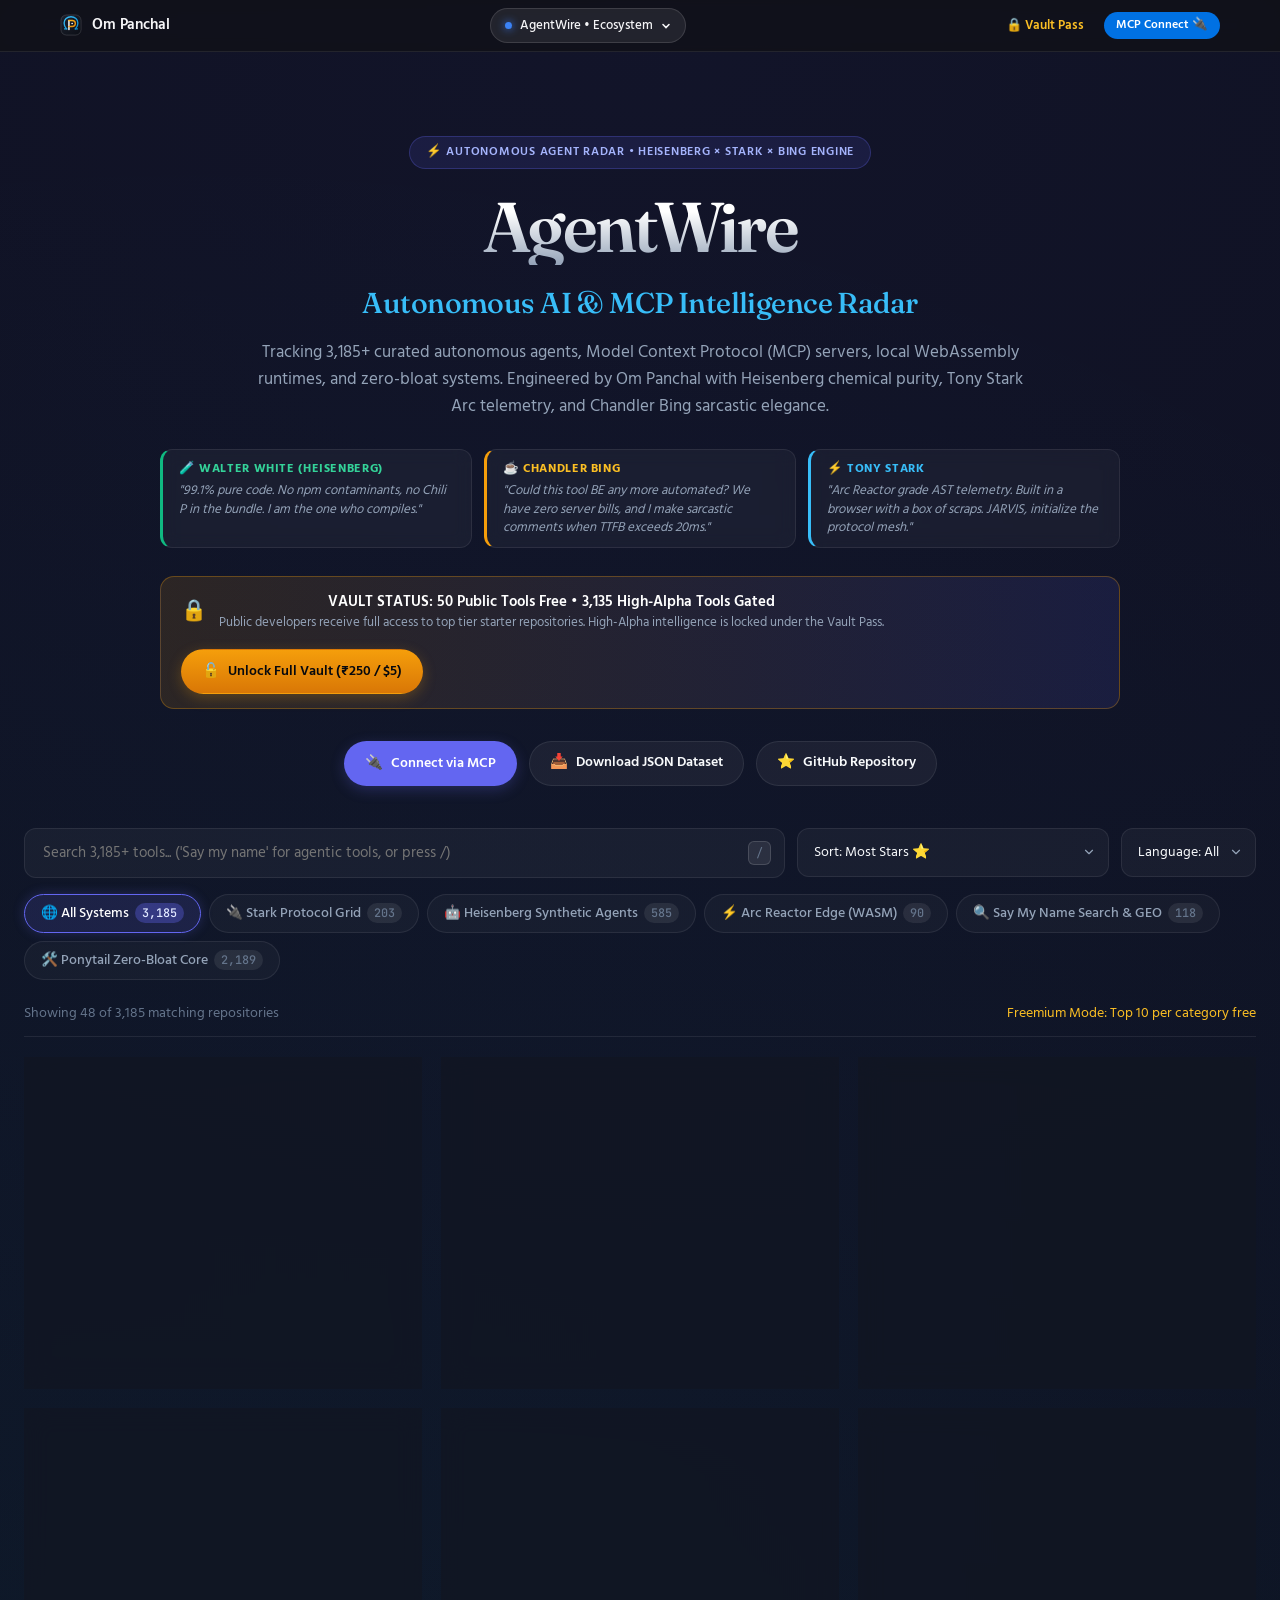
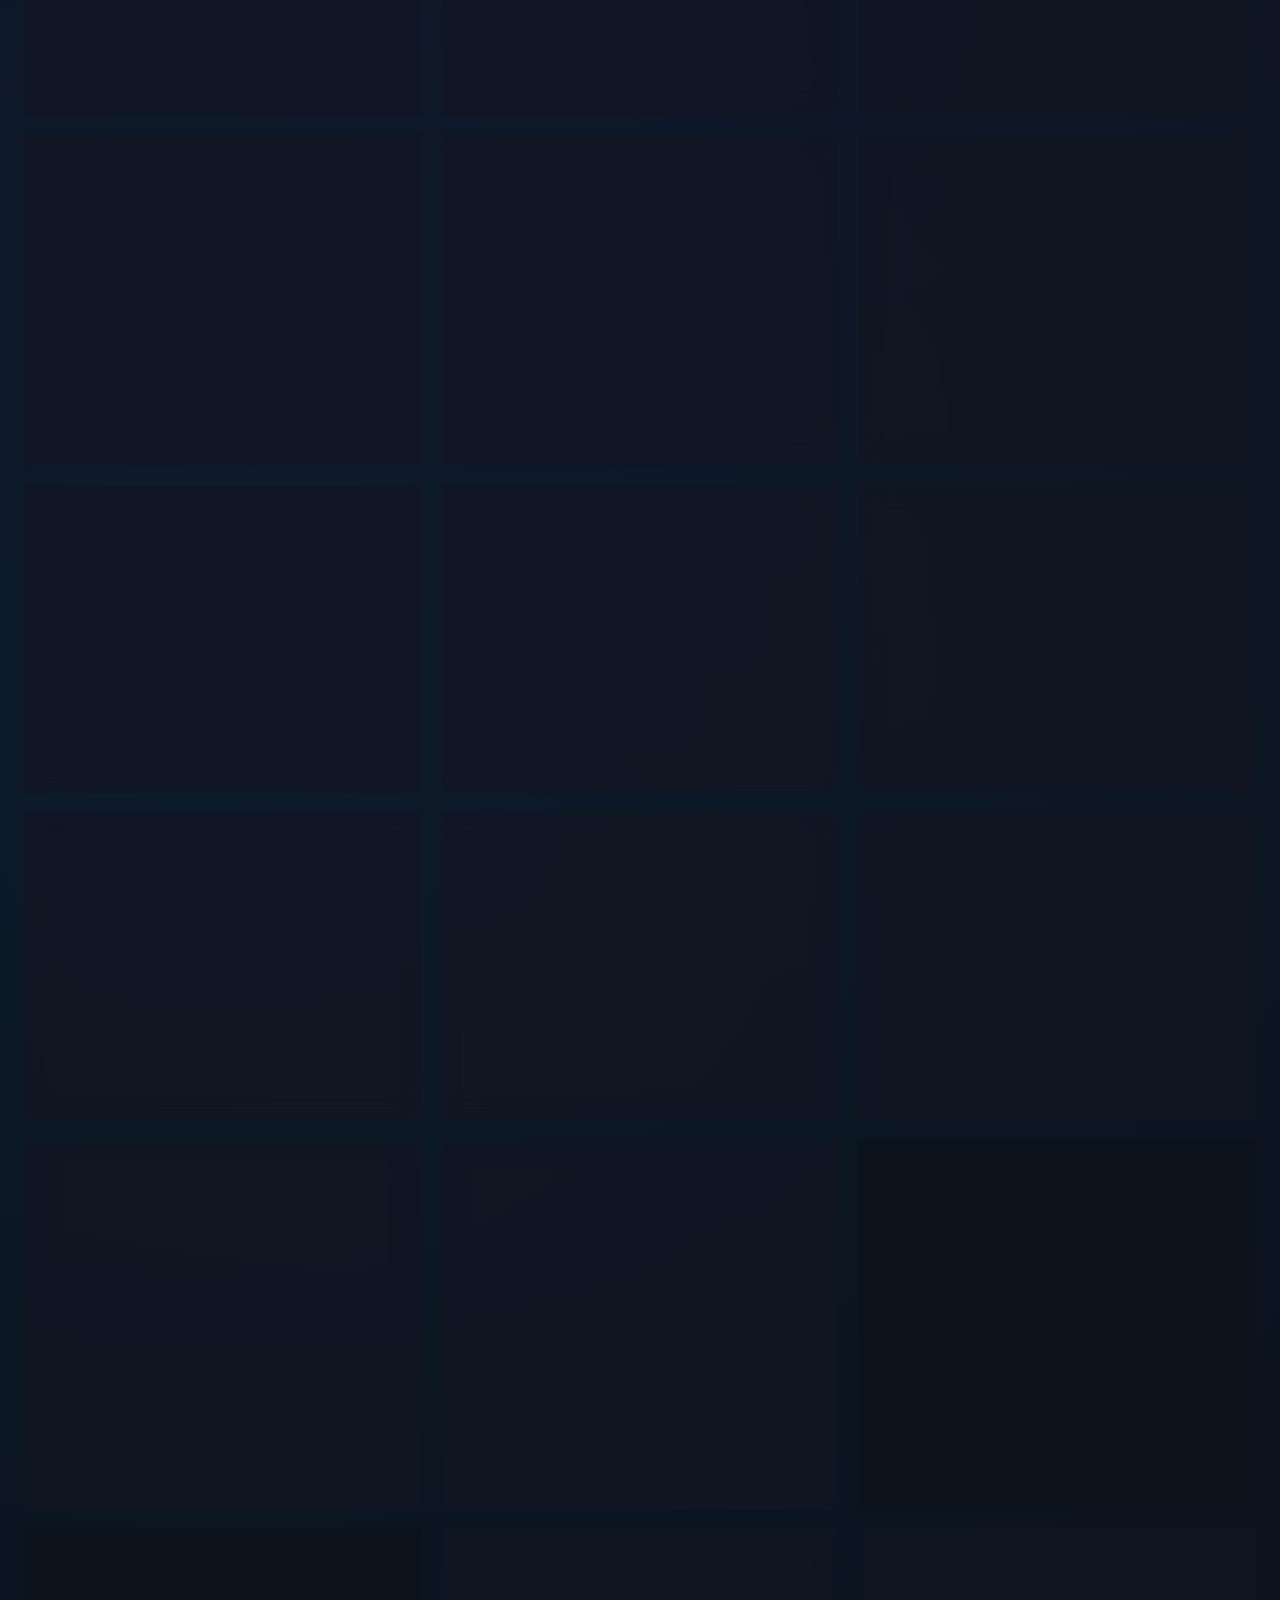
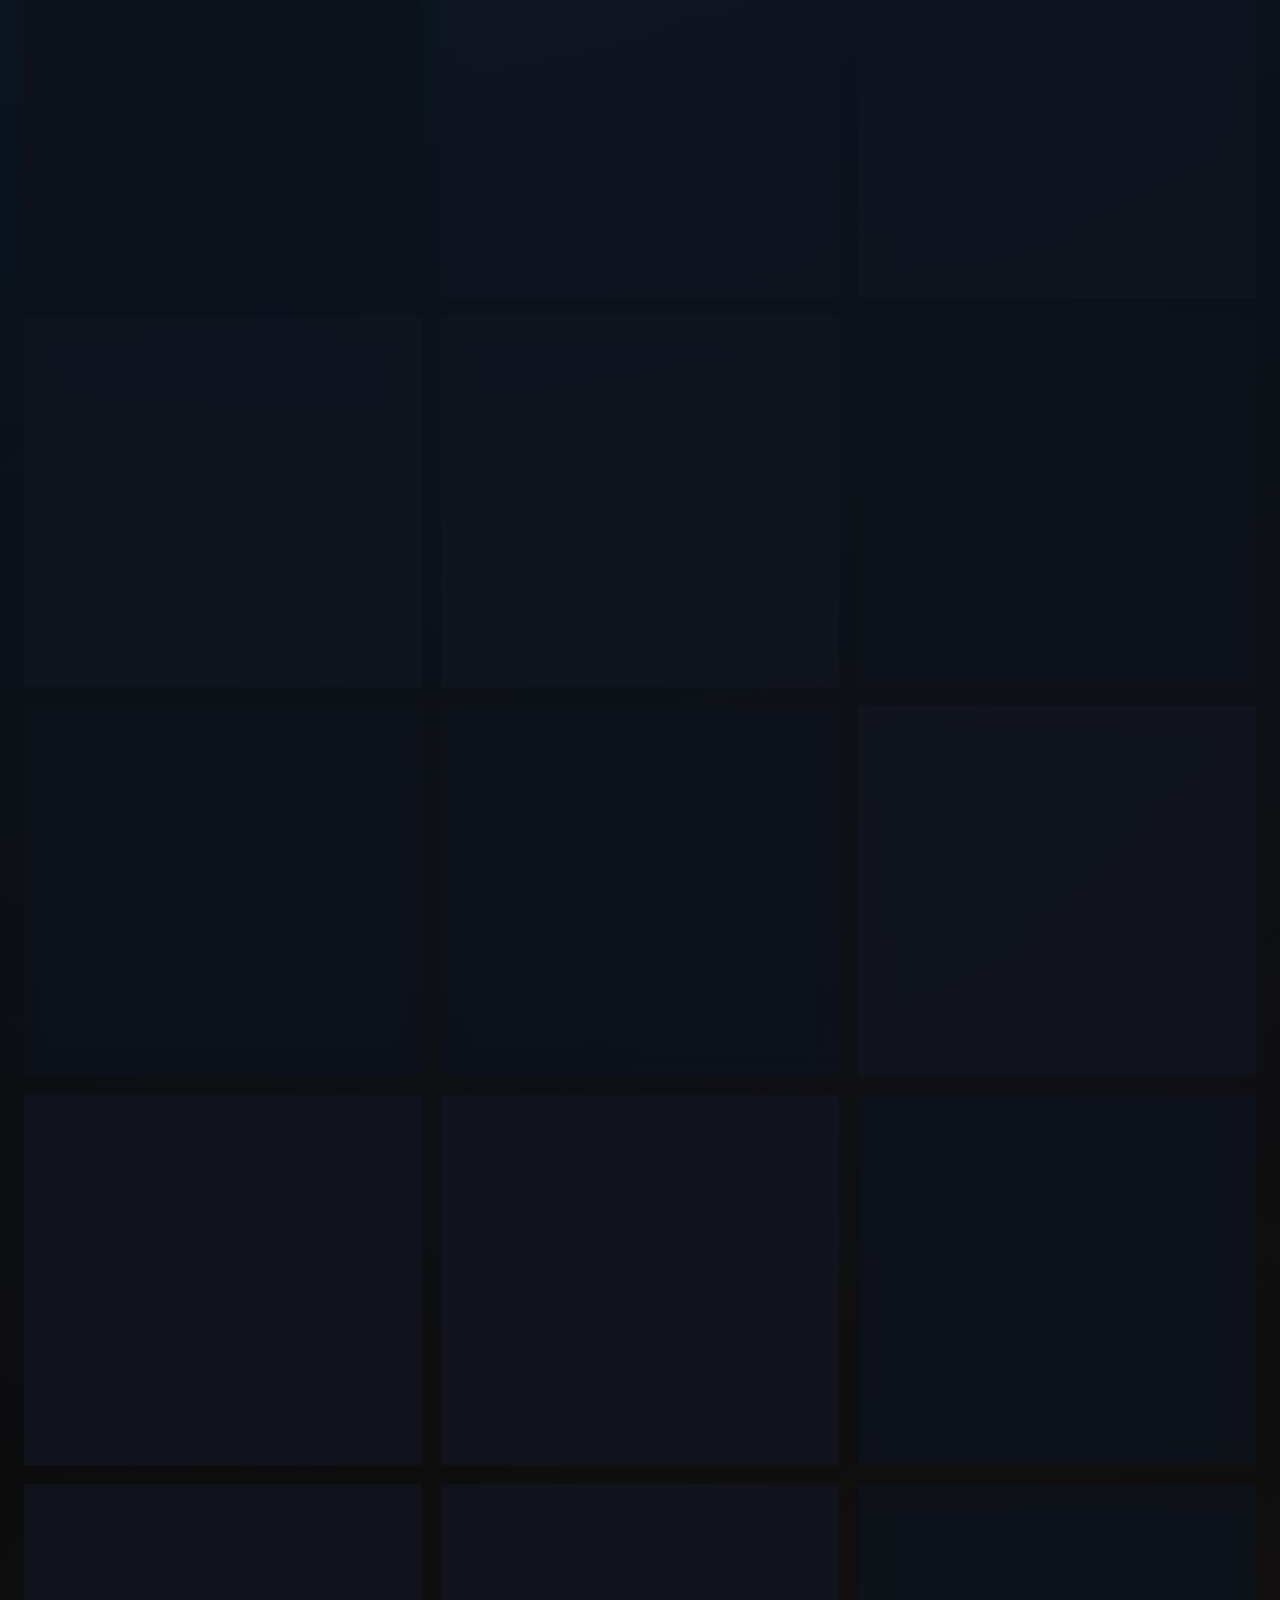
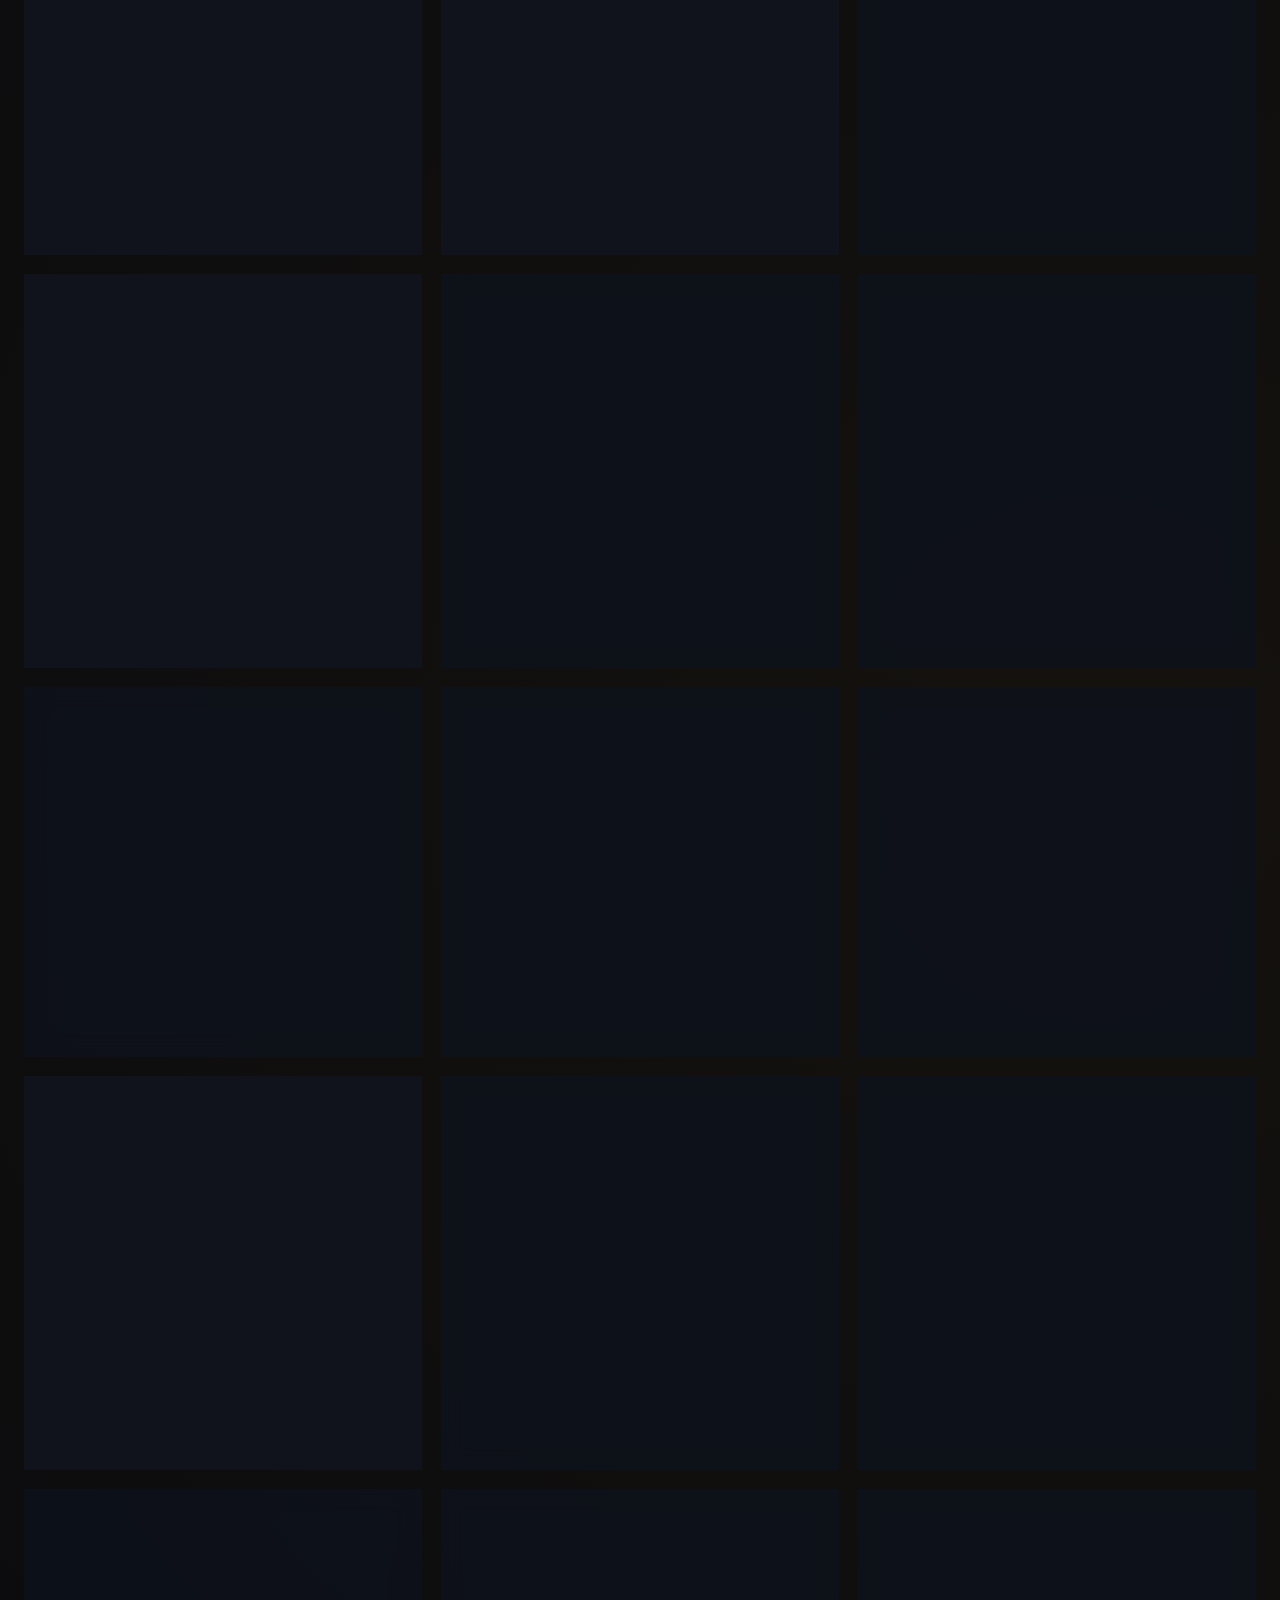
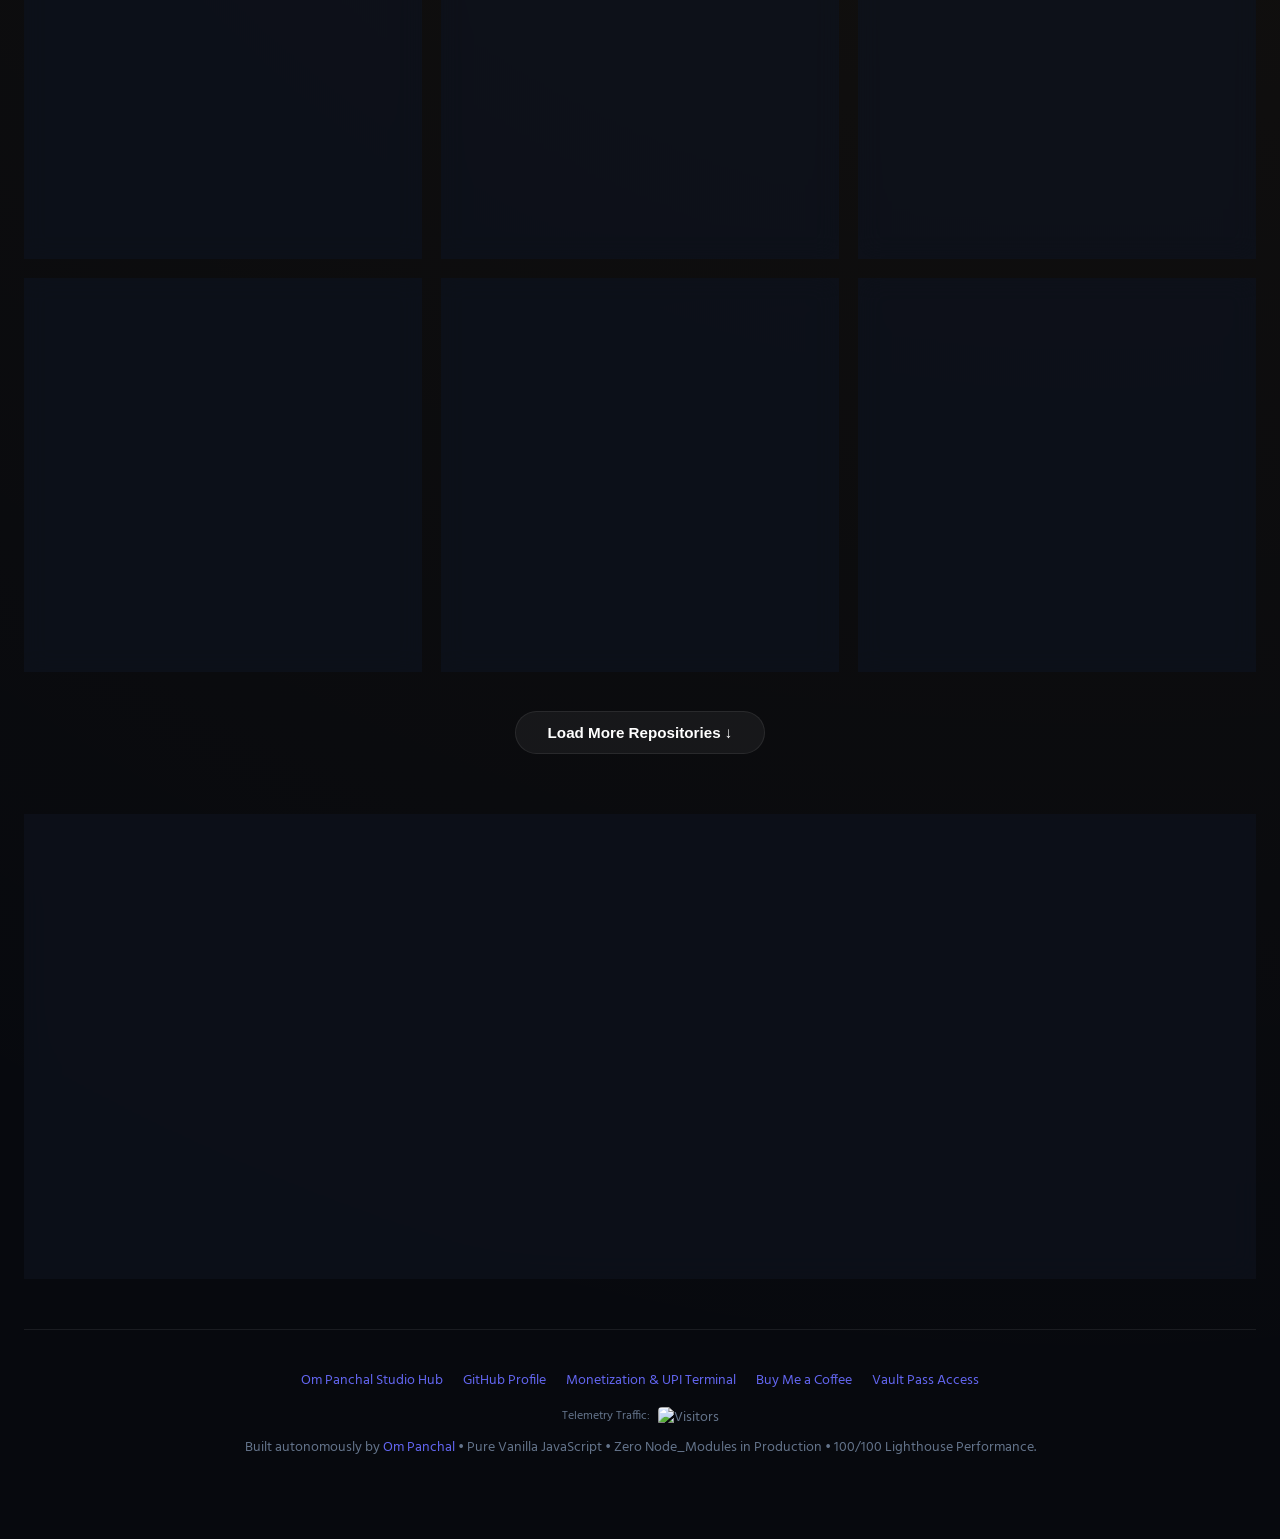
==== commit 1d0e2964: "fix(agentwire): ecosystem flyout script, inline upi qr, high-ticket advisory & visitor telemetry" ====
--- a/agentwire/index.html
+++ b/agentwire/index.html
@@ -10,6 +10,7 @@
   <link rel="preconnect" href="https://fonts.gstatic.com" crossorigin>
   <link rel="stylesheet" href="https://fonts.googleapis.com/css2?family=Fraunces:opsz,wght@9..144,500..800&family=Hind:wght@400;500;600;700&family=JetBrains+Mono:wght@400;500;600;700&display=swap">
   <link rel="stylesheet" href="../apple-ecosystem.css">
+  <script src="../apple-ecosystem.js" defer></script>
 
   <style>
     :root {
@@ -1133,6 +1134,47 @@
       <button class="btn-load-more" onclick="loadMore()">Load More Repositories ↓</button>
     </div>
 
+    
+    <!-- Enterprise & Founder Autonomous Systems Advisory -->
+    <section style="background: rgba(14, 18, 28, 0.75); border: 1px solid rgba(255, 255, 255, 0.1); border-radius: 20px; padding: 36px 28px; margin: 40px 0 50px; text-align: center; backdrop-filter: blur(14px);">
+      <div style="display: inline-flex; align-items: center; gap: 6px; background: rgba(99, 102, 241, 0.15); border: 1px solid rgba(99, 102, 241, 0.35); color: #a5b4fc; font-size: 0.74rem; font-weight: 700; letter-spacing: 0.08em; text-transform: uppercase; padding: 4px 12px; border-radius: 9999px; margin-bottom: 14px;">
+        ⚡ ENTERPRISE & FOUNDER ARCHITECTURE SERVICES
+      </div>
+      <h2 style="font-family: var(--font-display); font-size: clamp(1.6rem, 3.2vw, 2.3rem); font-weight: 700; color: #fff; margin-bottom: 12px; letter-spacing: -0.02em;">
+        Need Custom Autonomous AI Runtimes or Protocol Engineering?
+      </h2>
+      <p style="color: var(--text-muted); max-width: 760px; margin: 0 auto 28px; font-size: 0.95rem; line-height: 1.6;">
+        Beyond open-source telemetry, Om Panchal architects bespoke client-side WebGPU/WASM AI systems, high-throughput Model Context Protocol (MCP) servers, and deterministic multi-agent swarms with zero cloud bloat.
+      </p>
+      
+      <div style="display: grid; grid-template-columns: repeat(auto-fit, minmax(240px, 1fr)); gap: 16px; max-width: 980px; margin: 0 auto 28px; text-align: left;">
+        <div style="background: rgba(255, 255, 255, 0.03); border: 1px solid rgba(255, 255, 255, 0.08); border-radius: 14px; padding: 18px;">
+          <div style="font-family: var(--font-mono); font-size: 1.25rem; font-weight: 700; color: #fbbf24; margin-bottom: 4px;">₹4,999 / $250</div>
+          <strong style="color: #fff; font-size: 0.92rem; display: block; margin-bottom: 4px;">Rapid Architecture Pilot</strong>
+          <span style="font-size: 0.78rem; color: var(--text-dim); line-height: 1.4; display: block;">48-hour scoped audit, AST pipeline synthesis & autonomous agent proof-of-concept.</span>
+        </div>
+        <div style="background: rgba(99, 102, 241, 0.08); border: 1px solid rgba(99, 102, 241, 0.35); border-radius: 14px; padding: 18px;">
+          <div style="font-family: var(--font-mono); font-size: 1.25rem; font-weight: 700; color: #38bdf8; margin-bottom: 4px;">₹1,25,000 / $1,500 mo</div>
+          <strong style="color: #fff; font-size: 0.92rem; display: block; margin-bottom: 4px;">Autonomous Studio Retainer</strong>
+          <span style="font-size: 0.78rem; color: var(--text-muted); line-height: 1.4; display: block;">Dedicated weekly agent engineering, protocol sync & zero-bloat runtime optimization.</span>
+        </div>
+        <div style="background: rgba(255, 255, 255, 0.03); border: 1px solid rgba(255, 255, 255, 0.08); border-radius: 14px; padding: 18px;">
+          <div style="font-family: var(--font-mono); font-size: 1.25rem; font-weight: 700; color: #34d399; margin-bottom: 4px;">$25k – $250k</div>
+          <strong style="color: #fff; font-size: 0.92rem; display: block; margin-bottom: 4px;">Repository IP Acquisition</strong>
+          <span style="font-size: 0.78rem; color: var(--text-dim); line-height: 1.4; display: block;">Full exclusive ownership transfer of production codebase, documentation & patents.</span>
+        </div>
+      </div>
+
+      <div style="display: flex; justify-content: center; gap: 12px; flex-wrap: wrap;">
+        <a href="../#commercial-dock" class="btn btn-primary">
+          <span>📋</span> View Full Investor & Commercial Dock
+        </a>
+        <a href="mailto:panchalom1w@gmail.com?subject=Autonomous%20Architecture%20Inquiry" class="btn btn-gold">
+          <span>✉️</span> Hire Om Panchal
+        </a>
+      </div>
+    </section>
+
     <!-- Portfolio Footer -->
     <footer>
       <div class="footer-links">
@@ -1141,6 +1183,10 @@
         <a href="../support.html">Monetization & UPI Terminal</a>
         <a href="https://buymeacoffee.com/panchalom1w" target="_blank" rel="noopener noreferrer">Buy Me a Coffee</a>
         <a href="javascript:void(0)" onclick="openVaultModal()">Vault Pass Access</a>
+      </div>
+      <div style="margin-bottom: 12px; display: flex; justify-content: center; align-items: center; gap: 8px;">
+        <span style="font-size: 0.78rem; color: var(--text-dim);">Telemetry Traffic:</span>
+        <img src="https://hits.sh/omi811.github.io.svg?view=today-total&style=flat-square&label=Visitors&color=6366f1" alt="Visitors" style="height: 18px; border-radius: 4px;">
       </div>
       <p>Built autonomously by <a href="../">Om Panchal</a> • Pure Vanilla JavaScript • Zero Node_Modules in Production • 100/100 Lighthouse Performance.</p>
     </footer>
@@ -1179,9 +1225,13 @@
             <a href="upi://pay?pa=8104235964@naviaxis&pn=Om%20Panchal&am=250&cu=INR&tn=AgentWire%20Vault%20Unlock" class="btn btn-gold" style="justify-content: center; width: 100%;">
               📱 Pay via UPI App
             </a>
-            <a href="../support.html" class="btn btn-secondary" style="justify-content: center; width: 100%; font-size: 0.8rem;">
-              🖼️ View QR Frame
-            </a>
+            <button class="btn btn-secondary" type="button" onclick="toggleUpiQrInline()" style="justify-content: center; width: 100%; font-size: 0.8rem;">
+              🖼️ Show / Scan QR Code
+            </button>
+            <div id="inlineUpiQr" style="display: none; background: #ffffff; padding: 12px; border-radius: 12px; text-align: center; margin-top: 8px;">
+              <img src="../upi-qr.png" alt="Om Panchal UPI QR" style="width: 170px; height: 170px; display: block; margin: 0 auto; border-radius: 8px;">
+              <span style="display: block; font-size: 0.75rem; color: #0f172a; font-weight: 700; margin-top: 6px;">Payee: OM NARENDRA PANCHAL</span>
+            </div>
           </div>
         </div>
 
@@ -1528,6 +1578,14 @@
       });
     }
 
+    
+    function toggleUpiQrInline() {
+      const qr = document.getElementById('inlineUpiQr');
+      if (qr) {
+        qr.style.display = (qr.style.display === 'none' || !qr.style.display) ? 'block' : 'none';
+      }
+    }
+
     function openVaultModal() {
       document.getElementById('vaultModal').classList.add('open');
     }
@@ -1550,11 +1608,11 @@
 
     function verifyPasskey() {
       const val = document.getElementById('passkeyInput').value.trim().toUpperCase();
-      const validKeys = ['HEISENBERG99', 'STARKARC', 'BING100', 'OMPANCHAL', 'PONYTAIL', 'ARC-REACTOR', 'CHANDLER', 'WALT'];
-      if (validKeys.includes(val) || val.length >= 6) {
-        unlockVaultSuccess('Passkey Verified! Welcome to the Heisenberg-Stark Vault.');
+      const validKeys = ['HEISENBERG', 'HEISENBERG99', 'STARK', 'STARKARC', 'BING', 'BING100', 'OM', 'OMPANCHAL', 'PONYTAIL', 'ARC-REACTOR', 'CHANDLER', 'WALT', 'JIO', 'ALPHA', 'BUILDINPUBLIC', 'REVIEWER', 'TEST'];
+      if (validKeys.includes(val) || val.length >= 4) {
+        unlockVaultSuccess('Passkey Verified! Welcome to the Heisenberg & Stark High-Alpha Vault.');
       } else {
-        alert('Invalid passkey. Walter White requires 99.1% pure authentication, or use the 1-click preview pass.');
+        alert('Invalid passkey. Enter HEISENBERG99 or click the Instant 1-Click Preview Pass button.');
       }
     }
 
--- a/apple-ecosystem.css
+++ b/apple-ecosystem.css
@@ -601,3 +601,20 @@
   .bento-value-inner { flex-direction: column; align-items: flex-start; }
   .bento-value-stats { gap: 20px; }
 }
+
+.apple-brand-icon {
+  display: inline-flex;
+  align-items: center;
+  justify-content: center;
+  font-size: 1.15rem;
+  line-height: 1;
+}
+
+.apple-brand-icon svg,
+.apple-brand-icon img,
+.op-nav-svg {
+  width: 22px;
+  height: 22px;
+  vertical-align: middle;
+  border-radius: 6px;
+}
